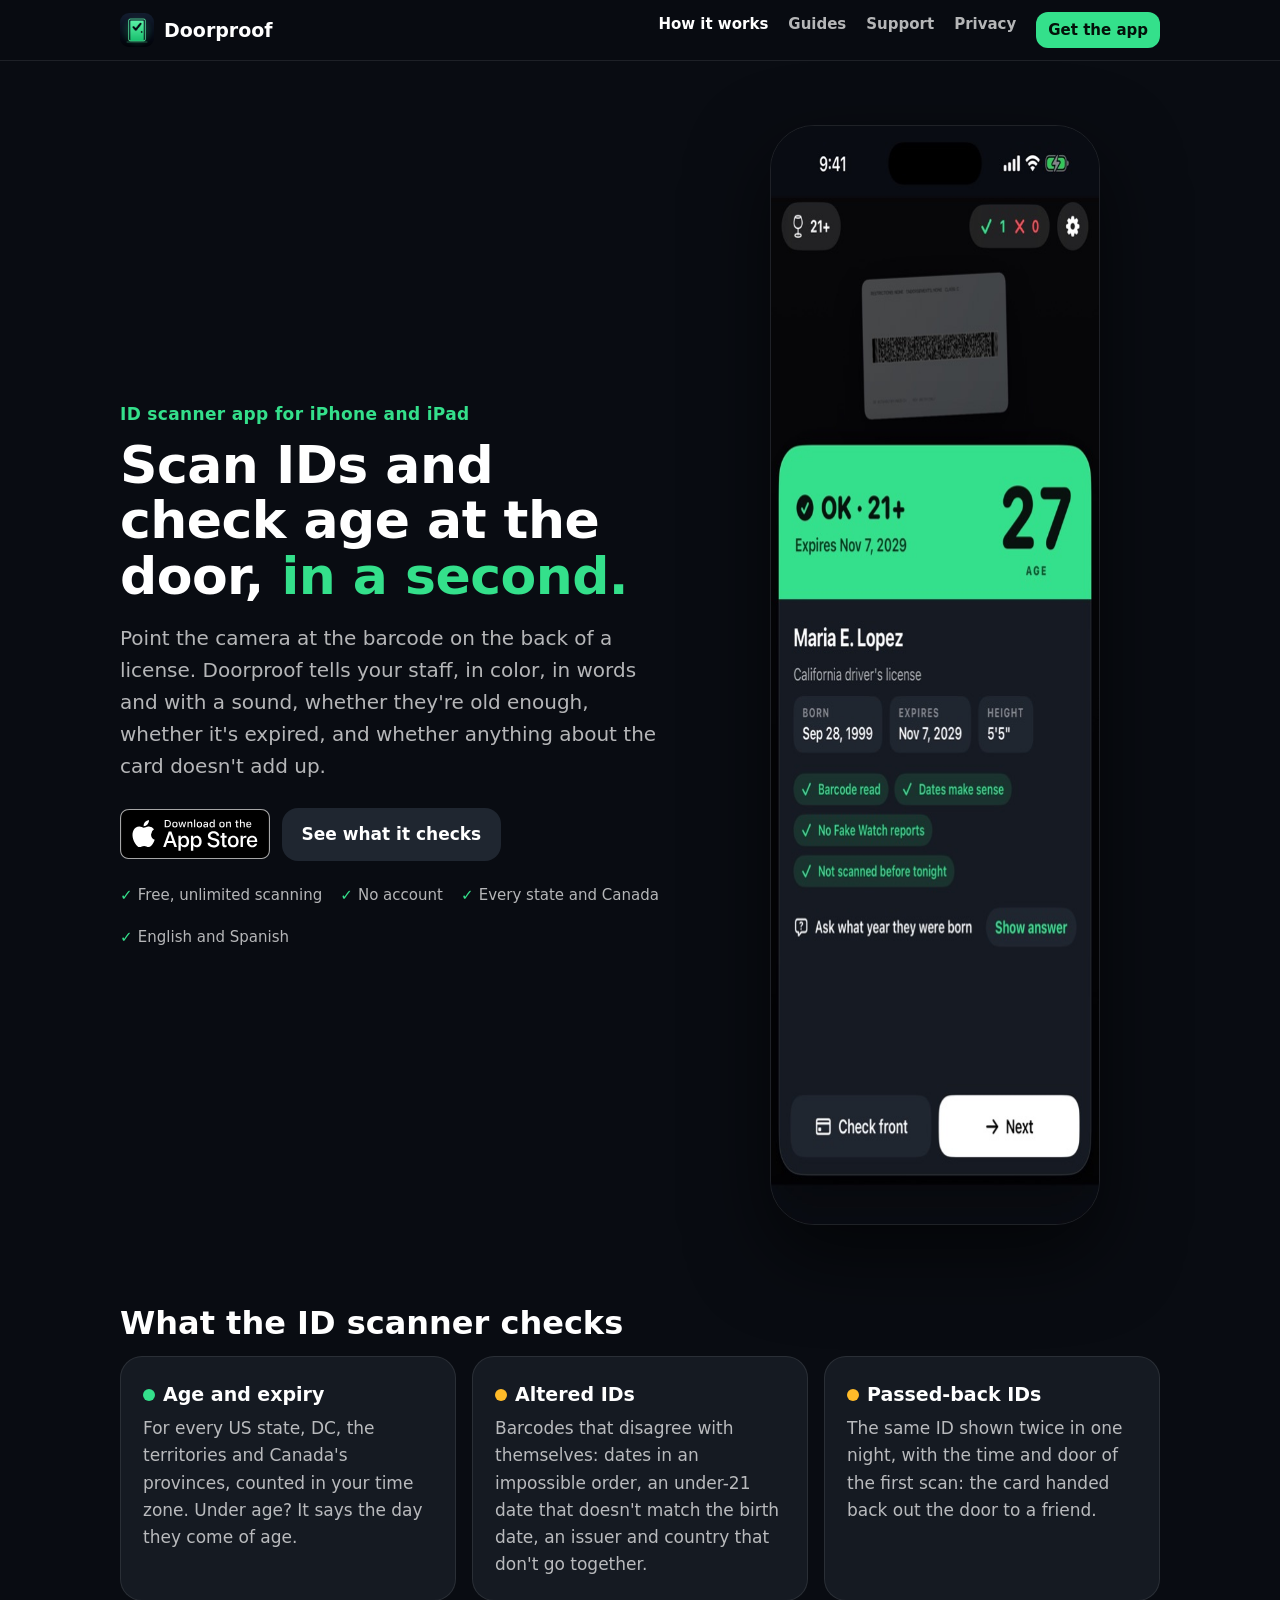
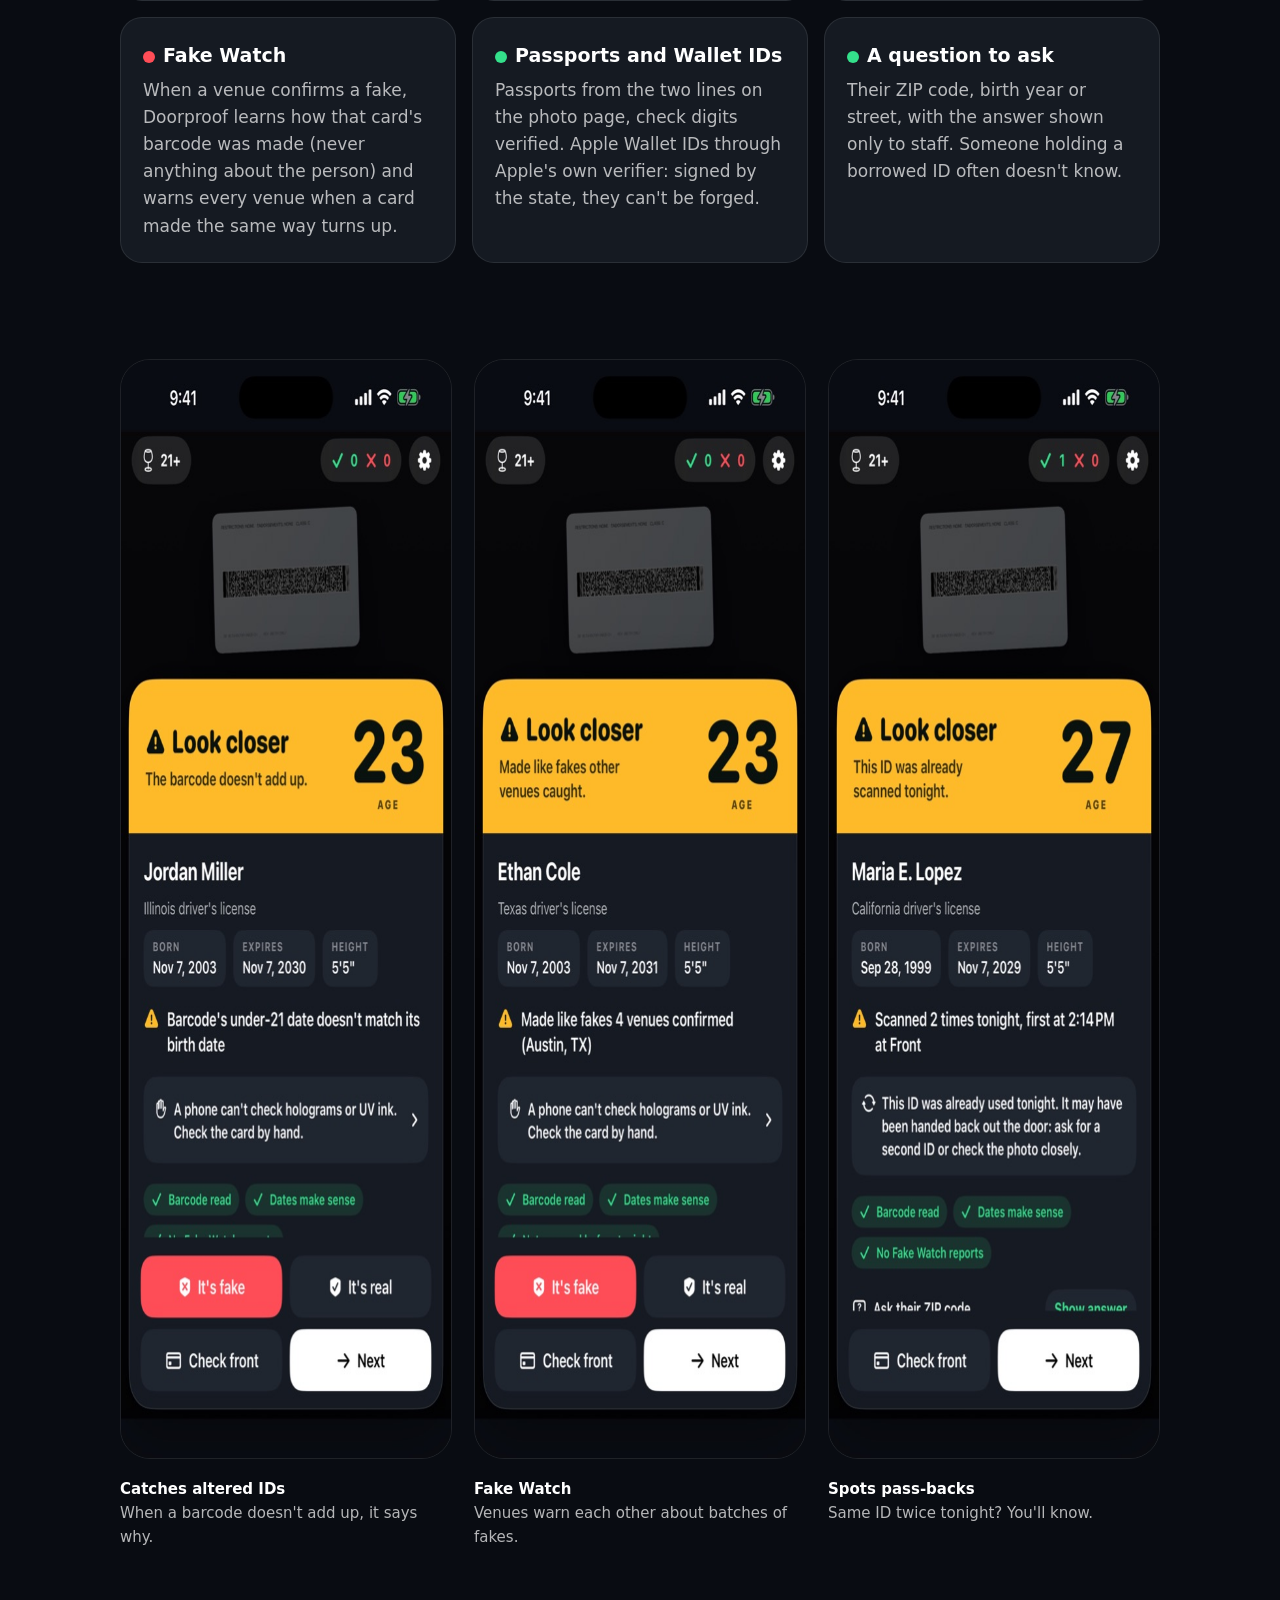
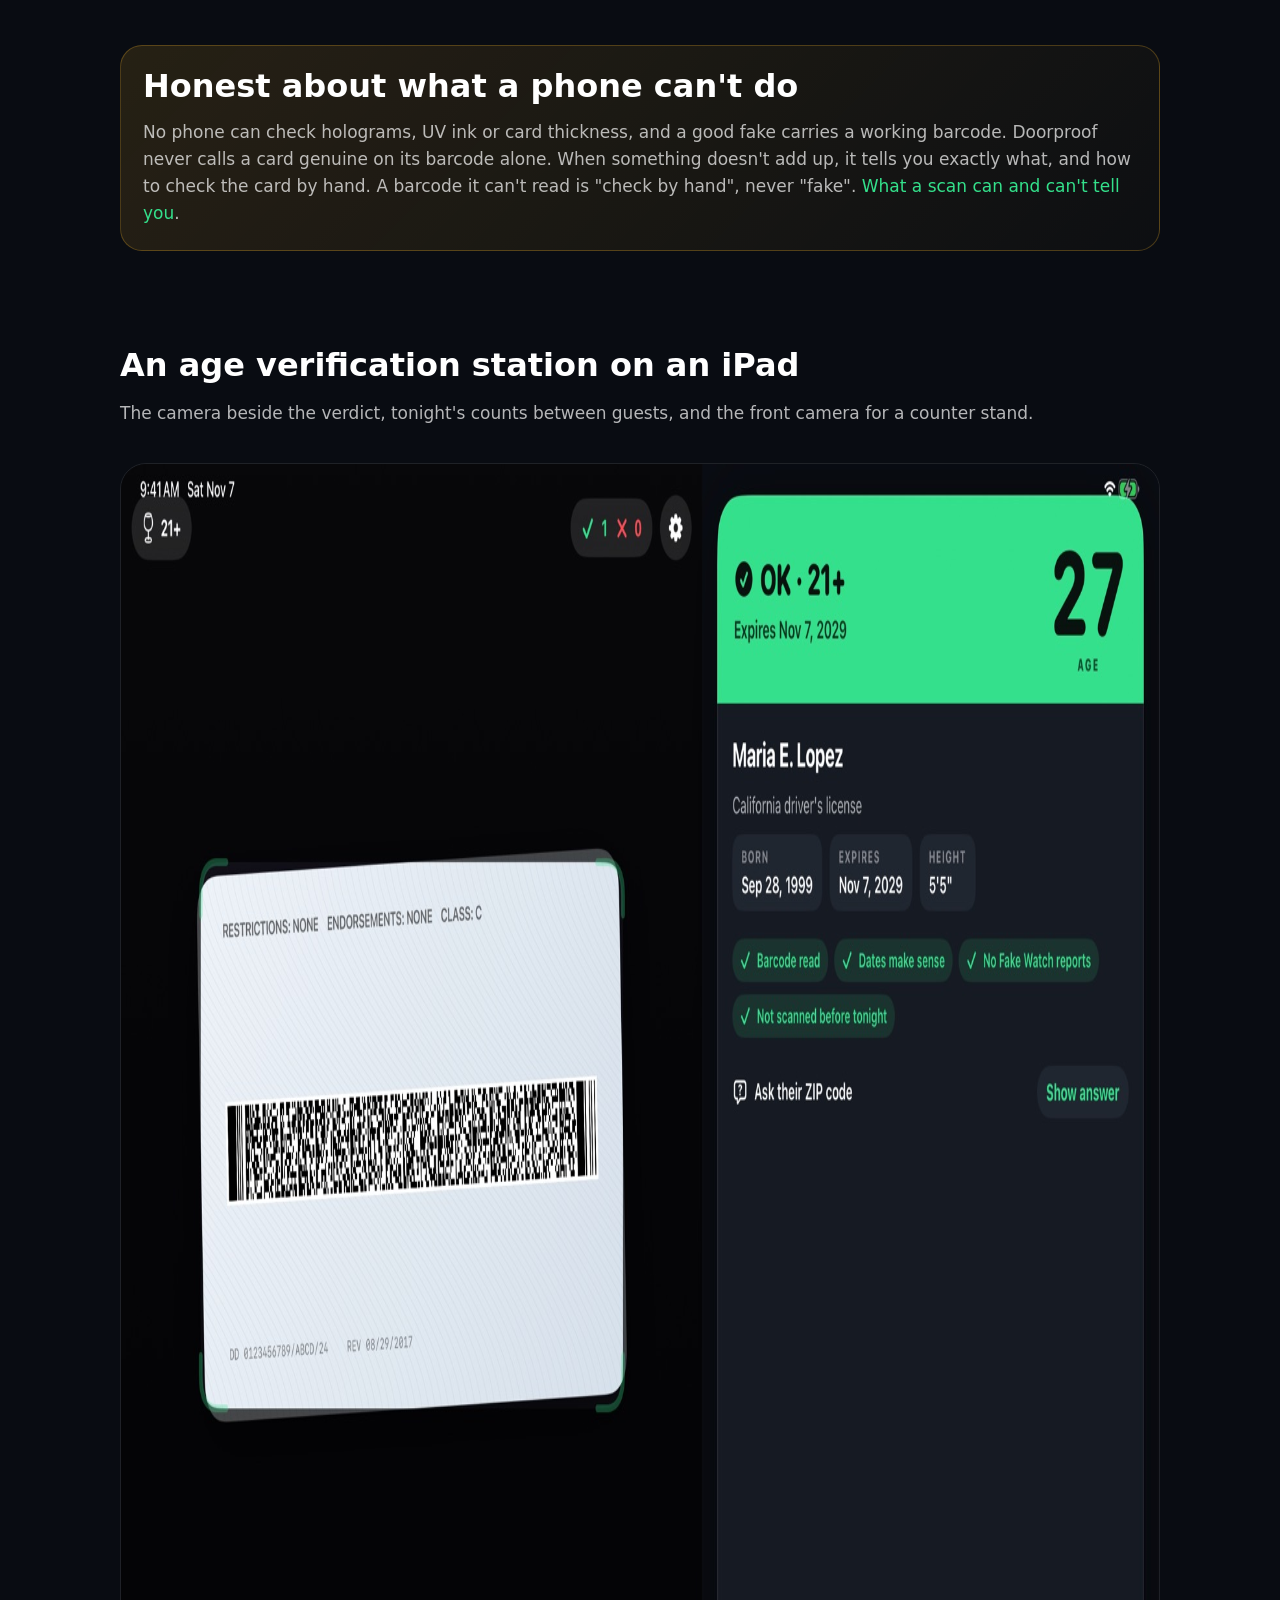
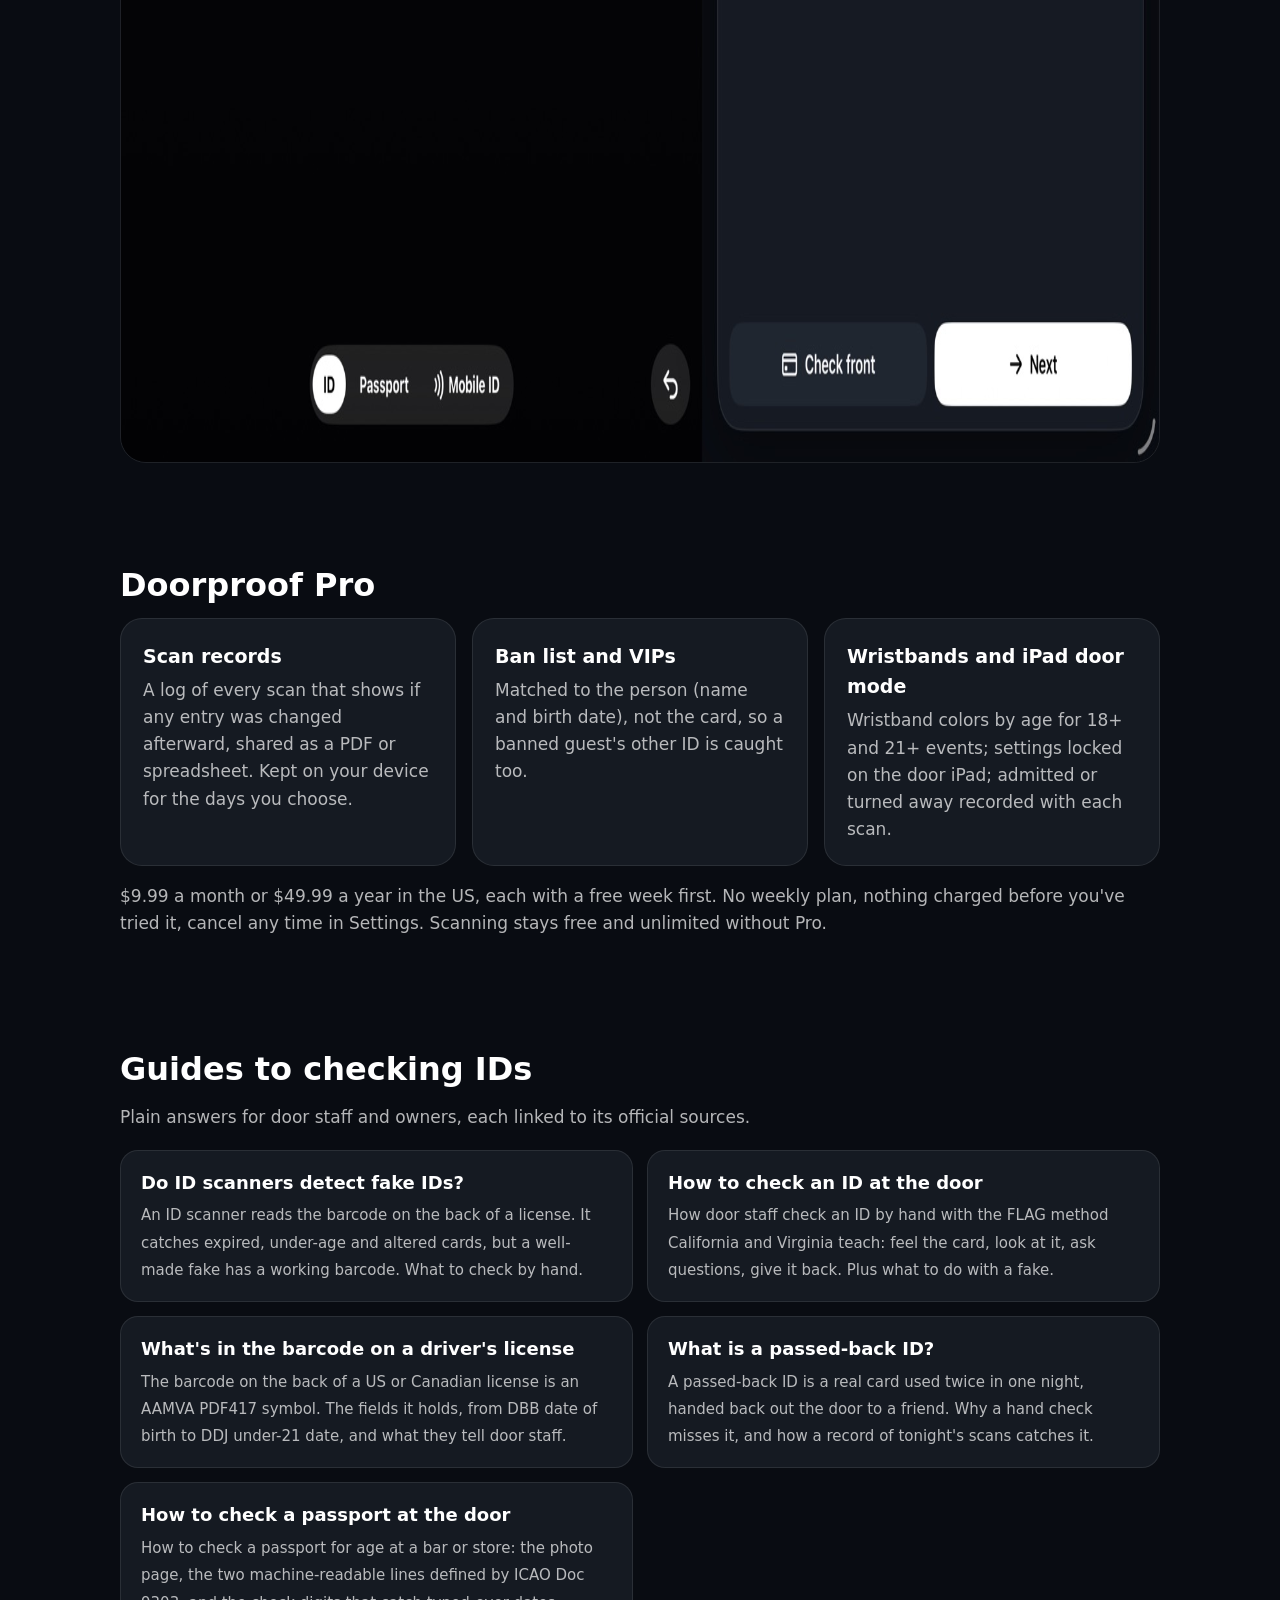
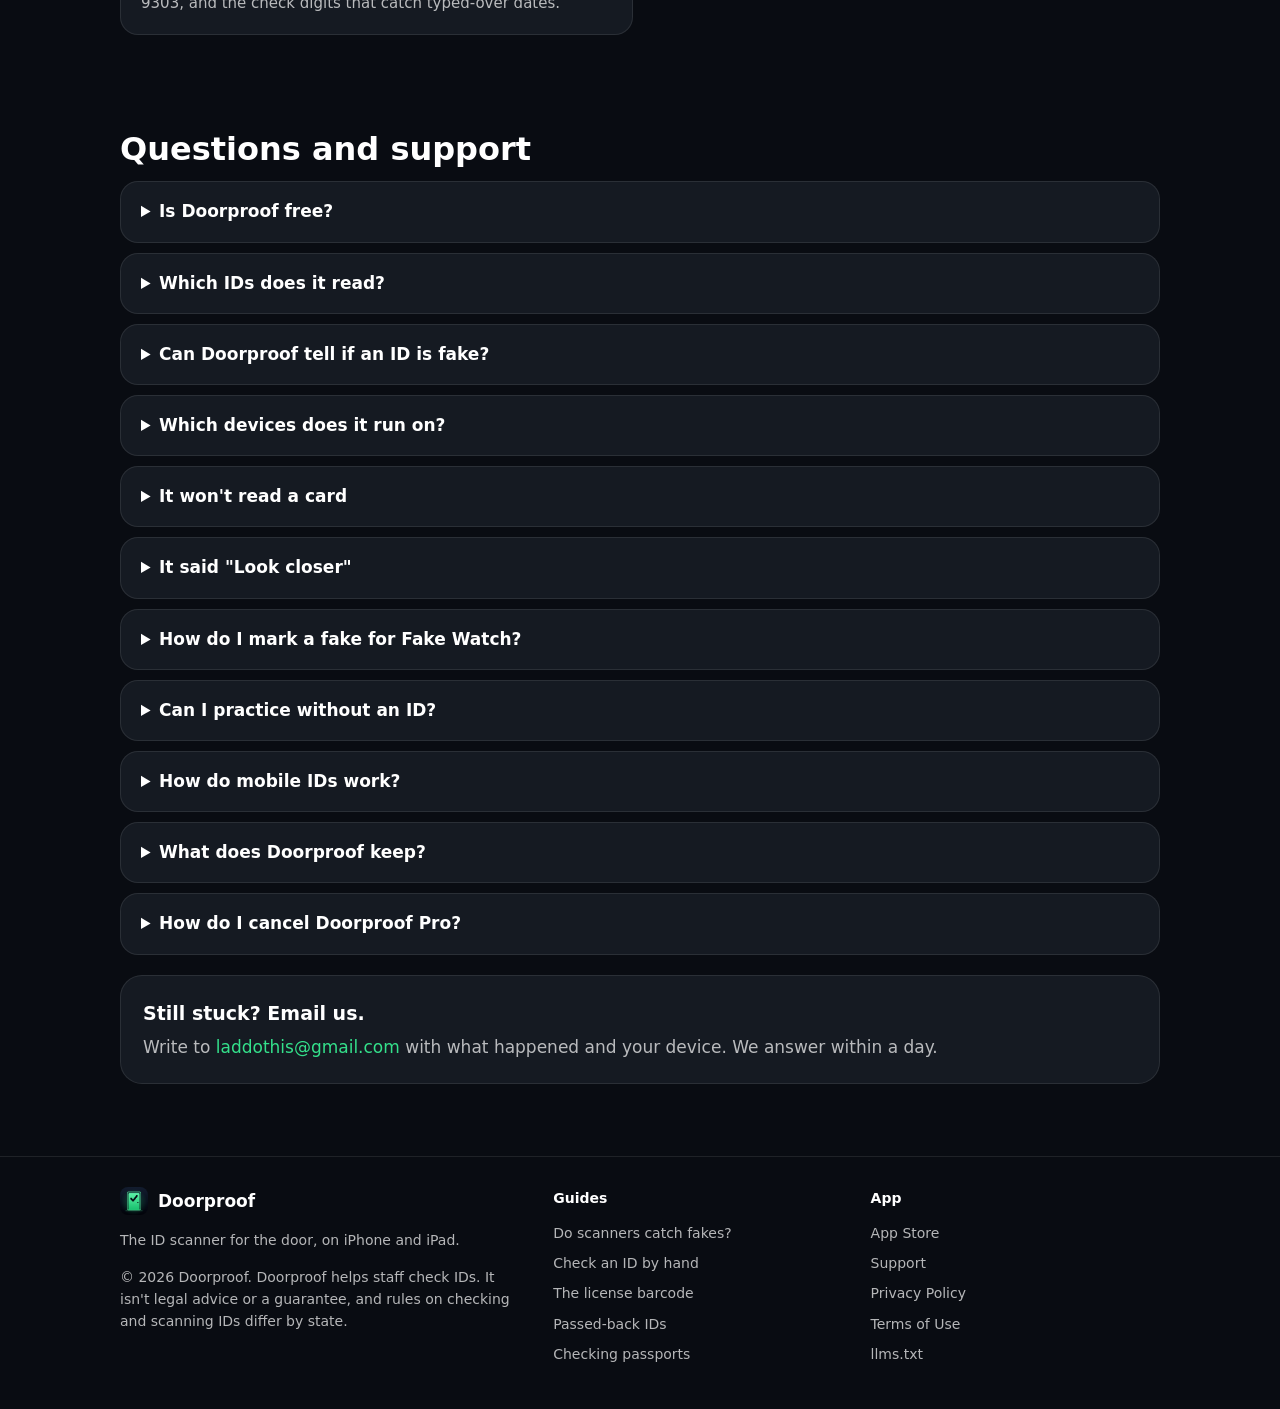
==== index.html @ 01cabc8c "Make the site findable by search engines and AI tools - Five guides for common searches (do ID scann" ====
<!doctype html>
<html lang="en">
<head>
<meta charset="utf-8">
<meta name="viewport" content="width=device-width, initial-scale=1">
<title>Doorproof: ID Scanner &amp; Age Verification App for Bars, Clubs and Stores</title>
<meta name="description" content="Free, unlimited ID scanning on iPhone and iPad for bars, clubs, liquor stores and events. Age and expiry in a second, altered-ID checks, pass-back alerts and Fake Watch.">
<meta name="robots" content="index,follow,max-snippet:-1,max-image-preview:large">
<link rel="canonical" href="https://coderalert0.github.io/doorproof-site/">
<meta name="theme-color" content="#090c12">
<meta name="apple-itunes-app" content="app-id=6832112189">
<meta property="og:type" content="website">
<meta property="og:site_name" content="Doorproof">
<meta property="og:title" content="Doorproof: ID Scanner &amp; Age Verification App for Bars, Clubs and Stores">
<meta property="og:description" content="Free, unlimited ID scanning on iPhone and iPad for bars, clubs, liquor stores and events. Age and expiry in a second, altered-ID checks, pass-back alerts and Fake Watch.">
<meta property="og:url" content="https://coderalert0.github.io/doorproof-site/">
<meta property="og:image" content="https://coderalert0.github.io/doorproof-site/img/og.png">
<meta property="og:image:width" content="1200">
<meta property="og:image:height" content="630">
<meta property="og:image:alt" content="Doorproof, the ID scanner for the door, showing a green OK result">
<meta name="twitter:card" content="summary_large_image">
<link rel="icon" href="icon.png">
<link rel="apple-touch-icon" href="icon.png">
<link rel="stylesheet" href="style.css">
<link rel="alternate" type="text/plain" title="llms.txt" href="llms.txt">
<script type="application/ld+json">{"@context": "https://schema.org", "@type": "WebSite", "name": "Doorproof", "url": "https://coderalert0.github.io/doorproof-site/", "description": "Free, unlimited ID scanning on iPhone and iPad for bars, clubs, liquor stores and events. Age and expiry in a second, altered-ID checks, pass-back alerts and Fake Watch.", "publisher": {"@type": "Organization", "name": "Doorproof", "url": "https://coderalert0.github.io/doorproof-site/", "logo": "https://coderalert0.github.io/doorproof-site/img/icon-512.png"}, "inLanguage": "en-US"}</script>
<script type="application/ld+json">{"@context": "https://schema.org", "@type": "MobileApplication", "name": "Doorproof: ID Scanner & Age", "alternateName": "Doorproof", "url": "https://coderalert0.github.io/doorproof-site/", "installUrl": "https://apps.apple.com/us/app/id6832112189", "downloadUrl": "https://apps.apple.com/us/app/id6832112189", "operatingSystem": "iOS 17.0 or later", "applicationCategory": "BusinessApplication", "description": "Doorproof is an ID scanner and age verification app for iPhone and iPad. Door staff at bars, clubs, liquor stores and events point the camera at the barcode on the back of a US or Canadian driver's license or ID card, a passport's machine-readable lines, or an Apple Wallet ID, and get the age, the expiry and any sign the card was altered, in a second.", "image": "https://coderalert0.github.io/doorproof-site/img/icon-512.png", "screenshot": ["https://coderalert0.github.io/doorproof-site/img/1-demo.jpg", "https://coderalert0.github.io/doorproof-site/img/2-mismatch.jpg", "https://coderalert0.github.io/doorproof-site/img/3-fakewatch.jpg", "https://coderalert0.github.io/doorproof-site/img/4-passback.jpg"], "featureList": ["Age and expiry check", "Altered ID check", "Pass-back alerts", "Fake Watch", "Passport MRZ reading", "Apple Wallet ID verification", "Scan records (Pro)", "Ban and VIP lists (Pro)", "Wristbands by age (Pro)", "iPad door mode (Pro)"], "inLanguage": ["en", "es-MX"], "publisher": {"@type": "Organization", "name": "Doorproof", "url": "https://coderalert0.github.io/doorproof-site/", "logo": "https://coderalert0.github.io/doorproof-site/img/icon-512.png"}, "offers": [{"@type": "Offer", "name": "Doorproof", "price": "0", "priceCurrency": "USD"}, {"@type": "Offer", "name": "Doorproof Pro, monthly", "price": "9.99", "priceCurrency": "USD"}, {"@type": "Offer", "name": "Doorproof Pro, yearly", "price": "49.99", "priceCurrency": "USD"}]}</script>
<script type="application/ld+json">{"@context": "https://schema.org", "@type": "FAQPage", "mainEntity": [{"@type": "Question", "name": "Is Doorproof free?", "acceptedAnswer": {"@type": "Answer", "text": "Yes. Scanning is free and unlimited, with pass-back alerts and Fake Watch included, and no account. Doorproof Pro adds scan records, ban and VIP lists, wristbands and iPad door mode for $9.99 a month or $49.99 a year in the US, each with a free week."}}, {"@type": "Question", "name": "Which IDs does it read?", "acceptedAnswer": {"@type": "Answer", "text": "Driver's licenses and ID cards from every US state, DC, the US territories and Canada's provinces, from the barcode on the back. Passports and passport-style ID cards from the machine-readable lines. Apple Wallet IDs through Apple's ID Verifier."}}, {"@type": "Question", "name": "Can Doorproof tell if an ID is fake?", "acceptedAnswer": {"@type": "Answer", "text": "It catches what a barcode can show: expired and under-age cards, altered cards whose barcode no longer adds up, and cards made like fakes other venues confirmed. A well-made fake carries a working barcode, so Doorproof never calls a card genuine on the barcode alone and tells staff what to check by hand."}}, {"@type": "Question", "name": "Which devices does it run on?", "acceptedAnswer": {"@type": "Answer", "text": "iPhone and iPad with iOS 17 or later. It's on the App Store in the United States and Canada, in English and Spanish."}}, {"@type": "Question", "name": "It won't read a card", "acceptedAnswer": {"@type": "Answer", "text": "Hold the back of the card flat, filling the frame, about a hand's width from the camera. In a dark room, tap the flashlight. If a barcode is worn or damaged, Doorproof says \"Check by hand\": that doesn't mean the card is fake."}}, {"@type": "Question", "name": "It said \"Look closer\"", "acceptedAnswer": {"@type": "Answer", "text": "The card is old enough and in date, but something doesn't add up, and the result says what. Check the card by hand: tilt it to see the hologram shift, feel for raised print, compare the photo, and ask the question Doorproof suggests."}}, {"@type": "Question", "name": "How do I mark a fake for Fake Watch?", "acceptedAnswer": {"@type": "Answer", "text": "Tap \"It's fake\" on a Look closer result, but only after checking the card by hand. Doorproof shares how its barcode was made and your city, never anything about the person. If a match was wrong, tap \"It's real\". You can turn sharing off in Settings."}}, {"@type": "Question", "name": "Can I practice without an ID?", "acceptedAnswer": {"@type": "Answer", "text": "Settings > Help > Practice with sample IDs shows what each result looks like. Samples aren't counted, recorded or shared."}}, {"@type": "Question", "name": "How do mobile IDs work?", "acceptedAnswer": {"@type": "Answer", "text": "Tap Mobile ID and have the guest hold their iPhone near yours. Apple's own screen shows you their name, photo and whether they're over 21, and you approve or turn them away there. It needs a US-region iPhone XS or later."}}, {"@type": "Question", "name": "What does Doorproof keep?", "acceptedAnswer": {"@type": "Answer", "text": "With records off (the default), only tonight's counts. With records on (Pro), a log on your device for as many days as you choose, with names and birth dates only if you turn that on. See the privacy policy."}}, {"@type": "Question", "name": "How do I cancel Doorproof Pro?", "acceptedAnswer": {"@type": "Answer", "text": "In Settings on your iPhone or iPad: your name > Subscriptions > Doorproof Pro. Restore purchases is in the app's Settings."}}]}</script>
</head>
<body>
<a class="skip" href="#main">Skip to content</a>
<header class="topbar">
  <div class="topbar-in">
    <a class="brand" href="./"><img src="icon.png" alt="" width="34" height="34"><span>Doorproof</span></a>
    <nav class="nav" aria-label="Site">
      <a href="./#how" aria-current="page">How it works</a>
      <a href="./#guides">Guides</a>
      <a href="./#support">Support</a>
      <a href="privacy.html">Privacy</a>
      <a class="nav-cta" href="https://apps.apple.com/us/app/id6832112189">Get the app</a>
    </nav>
  </div>
</header>
<main id="main">
<section class="hero">
  <div>
    <span class="eyebrow">ID scanner app for iPhone and iPad</span>
    <h1>Scan IDs and check age at the door, <em>in a second.</em></h1>
    <p class="lead">Point the camera at the barcode on the back of a license. Doorproof tells your staff, in color, in words and with a sound, whether they're old enough, whether it's expired, and whether anything about the card doesn't add up.</p>
    <div class="actions">
      <a class="badge" href="https://apps.apple.com/us/app/id6832112189"><img src="img/app-store-badge.svg" alt="Download on the App Store" width="150" height="50"></a>
      <a class="btn btn-ghost" href="#how">See what it checks</a>
    </div>
    <div class="facts"><span>Free, unlimited scanning</span><span>No account</span><span>Every state and Canada</span><span>English and Spanish</span></div>
  </div>
  <img class="phone" src="img/1-demo.jpg" alt="Doorproof showing a green OK result: 27 years old, a California driver's license" width="506" height="1100">
</section>

<section class="wrap" id="how">
  <h2>What the ID scanner checks</h2>
  <div class="grid">
    <div class="card"><h3><span class="dot" style="background:var(--mint)"></span>Age and expiry</h3><p>For every US state, DC, the territories and Canada's provinces, counted in your time zone. Under age? It says the day they come of age.</p></div>
    <div class="card"><h3><span class="dot" style="background:var(--amber)"></span>Altered IDs</h3><p>Barcodes that disagree with themselves: dates in an impossible order, an under-21 date that doesn't match the birth date, an issuer and country that don't go together.</p></div>
    <div class="card"><h3><span class="dot" style="background:var(--amber)"></span>Passed-back IDs</h3><p>The same ID shown twice in one night, with the time and door of the first scan: the card handed back out the door to a friend.</p></div>
    <div class="card"><h3><span class="dot" style="background:var(--red)"></span>Fake Watch</h3><p>When a venue confirms a fake, Doorproof learns how that card's barcode was made (never anything about the person) and warns every venue when a card made the same way turns up.</p></div>
    <div class="card"><h3><span class="dot" style="background:var(--mint)"></span>Passports and Wallet IDs</h3><p>Passports from the two lines on the photo page, check digits verified. Apple Wallet IDs through Apple's own verifier: signed by the state, they can't be forged.</p></div>
    <div class="card"><h3><span class="dot" style="background:var(--mint)"></span>A question to ask</h3><p>Their ZIP code, birth year or street, with the answer shown only to staff. Someone holding a borrowed ID often doesn't know.</p></div>
  </div>
</section>

<section class="wrap">
  <div class="shots">
    <figure><img src="img/2-mismatch.jpg" alt="Look closer: the barcode's under-21 date doesn't match its birth date" loading="lazy" width="506" height="1100"><figcaption><strong>Catches altered IDs</strong>When a barcode doesn't add up, it says why.</figcaption></figure>
    <figure><img src="img/3-fakewatch.jpg" alt="Look closer: made like fakes four venues confirmed" loading="lazy" width="506" height="1100"><figcaption><strong>Fake Watch</strong>Venues warn each other about batches of fakes.</figcaption></figure>
    <figure><img src="img/4-passback.jpg" alt="Look closer: scanned twice tonight" loading="lazy" width="506" height="1100"><figcaption><strong>Spots pass-backs</strong>Same ID twice tonight? You'll know.</figcaption></figure>
  </div>
</section>

<section class="wrap">
  <div class="card honest">
    <h2>Honest about what a phone can't do</h2>
    <p>No phone can check holograms, UV ink or card thickness, and a good fake carries a working barcode. Doorproof never calls a card genuine on its barcode alone. When something doesn't add up, it tells you exactly what, and how to check the card by hand. A barcode it can't read is "check by hand", never "fake". <a href="do-id-scanners-detect-fake-ids.html">What a scan can and can't tell you</a>.</p>
  </div>
</section>

<section class="wrap ipad">
  <h2>An age verification station on an iPad</h2>
  <p class="muted">The camera beside the verdict, tonight's counts between guests, and the front camera for a counter stand.</p>
  <img src="img/ipad.jpg" alt="Doorproof on an iPad in landscape: the camera on the left, the verdict on the right" loading="lazy" width="1200" height="1600">
</section>

<section class="wrap">
  <h2>Doorproof Pro</h2>
  <div class="grid">
    <div class="card"><h3>Scan records</h3><p>A log of every scan that shows if any entry was changed afterward, shared as a PDF or spreadsheet. Kept on your device for the days you choose.</p></div>
    <div class="card"><h3>Ban list and VIPs</h3><p>Matched to the person (name and birth date), not the card, so a banned guest's other ID is caught too.</p></div>
    <div class="card"><h3>Wristbands and iPad door mode</h3><p>Wristband colors by age for 18+ and 21+ events; settings locked on the door iPad; admitted or turned away recorded with each scan.</p></div>
  </div>
  <p class="muted">$9.99 a month or $49.99 a year in the US, each with a free week first. No weekly plan, nothing charged before you've tried it, cancel any time in Settings. Scanning stays free and unlimited without Pro.</p>
</section>

<section class="wrap" id="guides">
  <h2>Guides to checking IDs</h2>
  <p class="muted">Plain answers for door staff and owners, each linked to its official sources.</p>
  <ul class="guides"><li><a href="do-id-scanners-detect-fake-ids.html"><strong>Do ID scanners detect fake IDs?</strong><span>An ID scanner reads the barcode on the back of a license. It catches expired, under-age and altered cards, but a well-made fake has a working barcode. What to check by hand.</span></a></li><li><a href="how-to-check-an-id.html"><strong>How to check an ID at the door</strong><span>How door staff check an ID by hand with the FLAG method California and Virginia teach: feel the card, look at it, ask questions, give it back. Plus what to do with a fake.</span></a></li><li><a href="drivers-license-barcode.html"><strong>What&#x27;s in the barcode on a driver&#x27;s license</strong><span>The barcode on the back of a US or Canadian license is an AAMVA PDF417 symbol. The fields it holds, from DBB date of birth to DDJ under-21 date, and what they tell door staff.</span></a></li><li><a href="passed-back-id.html"><strong>What is a passed-back ID?</strong><span>A passed-back ID is a real card used twice in one night, handed back out the door to a friend. Why a hand check misses it, and how a record of tonight&#x27;s scans catches it.</span></a></li><li><a href="checking-passports.html"><strong>How to check a passport at the door</strong><span>How to check a passport for age at a bar or store: the photo page, the two machine-readable lines defined by ICAO Doc 9303, and the check digits that catch typed-over dates.</span></a></li></ul>
</section>

<section class="wrap" id="support">
  <h2>Questions and support</h2>
  <details><summary>Is Doorproof free?</summary><p>Yes. Scanning is free and unlimited, with pass-back alerts and Fake Watch included, and no account. Doorproof Pro adds scan records, ban and VIP lists, wristbands and iPad door mode for $9.99 a month or $49.99 a year in the US, each with a free week.</p></details>
  <details><summary>Which IDs does it read?</summary><p>Driver's licenses and ID cards from every US state, DC, the US territories and Canada's provinces, from the barcode on the back. Passports and passport-style ID cards from the machine-readable lines. Apple Wallet IDs through Apple's ID Verifier.</p></details>
  <details><summary>Can Doorproof tell if an ID is fake?</summary><p>It catches what a barcode can show: expired and under-age cards, altered cards whose barcode no longer adds up, and cards made like fakes other venues confirmed. A well-made fake carries a working barcode, so Doorproof never calls a card genuine on the barcode alone and tells staff what to check by hand.</p></details>
  <details><summary>Which devices does it run on?</summary><p>iPhone and iPad with iOS 17 or later. It's on the App Store in the United States and Canada, in English and Spanish.</p></details>
  <details><summary>It won't read a card</summary><p>Hold the back of the card flat, filling the frame, about a hand's width from the camera. In a dark room, tap the flashlight. If a barcode is worn or damaged, Doorproof says "Check by hand": that doesn't mean the card is fake.</p></details>
  <details><summary>It said "Look closer"</summary><p>The card is old enough and in date, but something doesn't add up, and the result says what. Check the card by hand: tilt it to see the hologram shift, feel for raised print, compare the photo, and ask the question Doorproof suggests.</p></details>
  <details><summary>How do I mark a fake for Fake Watch?</summary><p>Tap "It's fake" on a Look closer result, but only after checking the card by hand. Doorproof shares how its barcode was made and your city, never anything about the person. If a match was wrong, tap "It's real". You can turn sharing off in Settings.</p></details>
  <details><summary>Can I practice without an ID?</summary><p>Settings &gt; Help &gt; Practice with sample IDs shows what each result looks like. Samples aren't counted, recorded or shared.</p></details>
  <details><summary>How do mobile IDs work?</summary><p>Tap Mobile ID and have the guest hold their iPhone near yours. Apple's own screen shows you their name, photo and whether they're over 21, and you approve or turn them away there. It needs a US-region iPhone XS or later.</p></details>
  <details><summary>What does Doorproof keep?</summary><p>With records off (the default), only tonight's counts. With records on (Pro), a log on your device for as many days as you choose, with names and birth dates only if you turn that on. See the <a href="privacy.html">privacy policy</a>.</p></details>
  <details><summary>How do I cancel Doorproof Pro?</summary><p>In Settings on your iPhone or iPad: your name &gt; Subscriptions &gt; Doorproof Pro. Restore purchases is in the app's Settings.</p></details>
  <div class="card contact" id="contact">
    <div><h3>Still stuck? Email us.</h3><p>Write to <span class="email"><noscript>laddothis at gmail dot com</noscript></span> with what happened and your device. We answer within a day.</p></div>
  </div>
</section>

</main>
<footer>
  <div class="in">
    <div class="foot-about">
      <a class="brand" href="./"><img src="icon.png" alt="" width="28" height="28"><span>Doorproof</span></a>
      <p>The ID scanner for the door, on iPhone and iPad.</p>
      <p>© 2026 Doorproof. Doorproof helps staff check IDs. It isn't legal advice or a guarantee, and rules on checking and scanning IDs differ by state.</p>
    </div>
    <nav aria-label="Guides"><p class="foot-title">Guides</p><a href="do-id-scanners-detect-fake-ids.html">Do scanners catch fakes?</a><a href="how-to-check-an-id.html">Check an ID by hand</a><a href="drivers-license-barcode.html">The license barcode</a><a href="passed-back-id.html">Passed-back IDs</a><a href="checking-passports.html">Checking passports</a></nav>
    <nav aria-label="App"><p class="foot-title">App</p><a href="https://apps.apple.com/us/app/id6832112189">App Store</a><a href="./#support">Support</a><a href="privacy.html">Privacy Policy</a><a href="https://www.apple.com/legal/internet-services/itunes/dev/stdeula/">Terms of Use</a><a href="llms.txt">llms.txt</a></nav>
  </div>
</footer>
<script src="site.js"></script>
</body>
</html>
---- style.css ----
/* Doorproof's site: the app's own night colors. */
:root { --bg:#090c12; --surface:#151a22; --raised:#1f2630; --line:rgba(255,255,255,.09); --text:#fff; --muted:rgba(255,255,255,.7);
        --mint:#34e08b; --amber:#ffbb29; --red:#ff4d57; --radius:22px; }
* { box-sizing:border-box; }
html { scroll-behavior:smooth; }
body { margin:0; background:var(--bg); color:var(--text); font:17px/1.6 -apple-system, BlinkMacSystemFont, "SF Pro Text", "Segoe UI", system-ui, sans-serif; }
a { color:var(--mint); text-decoration:none; }
a:hover { text-decoration:underline; }
.skip { position:absolute; left:-999px; } .skip:focus { left:16px; top:12px; background:var(--mint); color:#000; padding:8px 12px; border-radius:10px; }
.topbar { position:sticky; top:0; z-index:5; background:rgba(9,12,18,.86); backdrop-filter:blur(14px); border-bottom:1px solid var(--line); }
.topbar-in { max-width:1080px; margin:0 auto; padding:12px 20px; display:flex; align-items:center; justify-content:space-between; gap:16px; }
.brand { display:flex; align-items:center; gap:10px; color:var(--text); font-weight:800; font-size:19px; }
.brand img { width:34px; height:34px; border-radius:9px; }
.nav { display:flex; gap:20px; flex-wrap:wrap; } .nav a { color:var(--muted); font-weight:600; font-size:15px; } .nav a[aria-current] { color:var(--text); }
.hero { max-width:1080px; margin:0 auto; padding:64px 20px 32px; display:grid; grid-template-columns:1.1fr .9fr; gap:40px; align-items:center; }
.eyebrow { color:var(--mint); font-weight:700; letter-spacing:.02em; }
h1 { font:800 52px/1.06 ui-rounded, -apple-system, system-ui, sans-serif; margin:10px 0 18px; letter-spacing:-.01em; }
h1 em { font-style:normal; color:var(--mint); }
h2 { font:800 32px/1.15 ui-rounded, -apple-system, system-ui, sans-serif; margin:0 0 14px; }
h3 { font-size:19px; margin:0 0 6px; }
.lead { font-size:20px; color:var(--muted); margin:0 0 26px; }
.actions { display:flex; gap:12px; flex-wrap:wrap; }
.btn { display:inline-flex; align-items:center; gap:8px; padding:13px 20px; border-radius:16px; font-weight:700; }
.btn-primary { background:var(--mint); color:#04110a; } .btn-ghost { background:var(--raised); color:var(--text); }
.btn:hover { text-decoration:none; filter:brightness(1.08); }
.facts { display:flex; gap:18px; flex-wrap:wrap; margin-top:22px; color:var(--muted); font-size:15px; }
.facts span::before { content:"✓ "; color:var(--mint); font-weight:800; }
.phone { justify-self:center; width:min(330px, 80vw); border-radius:44px; border:1px solid var(--line); box-shadow:0 30px 80px rgba(0,0,0,.6); }
.wrap { max-width:1080px; margin:0 auto; padding:48px 20px; }
.grid { display:grid; grid-template-columns:repeat(3, 1fr); gap:16px; }
.card { background:var(--surface); border:1px solid var(--line); border-radius:var(--radius); padding:22px; }
.card p { color:var(--muted); margin:0; }
.dot { display:inline-block; width:12px; height:12px; border-radius:50%; margin-right:8px; vertical-align:middle; }
.shots { display:grid; grid-template-columns:repeat(3, 1fr); gap:22px; }
.shots figure { margin:0; } .shots img { width:100%; border-radius:30px; border:1px solid var(--line); }
.shots figcaption { color:var(--muted); font-size:15px; margin-top:10px; } .shots figcaption strong { color:var(--text); display:block; }
.honest { background:linear-gradient(135deg, rgba(255,187,41,.12), rgba(255,187,41,.02)); border:1px solid rgba(255,187,41,.25); }
.ipad img { width:100%; border-radius:26px; border:1px solid var(--line); margin-top:18px; }
details { background:var(--surface); border:1px solid var(--line); border-radius:18px; padding:16px 20px; margin:10px 0; }
summary { cursor:pointer; font-weight:700; } details p { color:var(--muted); margin:10px 0 0; }
.contact { display:flex; gap:16px; align-items:flex-start; }
.doc { max-width:760px; margin:0 auto; padding:48px 20px 72px; } .doc p, .doc li { color:var(--muted); } .doc h2 { font-size:24px; margin-top:34px; }
section[id], h2[id] { scroll-margin-top:80px; }
.muted { color:var(--muted); }
.nav-cta { background:var(--mint); color:#04110a !important; padding:6px 12px; border-radius:12px; }
.nav-cta:hover { text-decoration:none; filter:brightness(1.08); }
.badge { display:inline-flex; align-items:center; } .badge img { display:block; height:50px; width:auto; }
.contact { margin-top:20px; }
.guides { list-style:none; padding:0; margin:18px 0 0; display:grid; grid-template-columns:repeat(2, 1fr); gap:14px; }
.guides a { display:block; height:100%; background:var(--surface); border:1px solid var(--line); border-radius:18px; padding:18px 20px; color:var(--text); }
.guides a:hover { text-decoration:none; border-color:rgba(52,224,139,.5); }
.guides strong { display:block; font-size:18px; margin-bottom:4px; } .guides span { color:var(--muted); font-size:15px; }
.guide { max-width:780px; margin:0 auto; padding:36px 20px 64px; }
.guide h1 { font-size:44px; }
.guide h2 { font-size:26px; margin-top:38px; } .guide h3 { margin-top:22px; }
.guide p, .guide li { color:rgba(255,255,255,.82); } .guide li { margin:6px 0; } .guide strong { color:var(--text); }
.guide code { background:var(--raised); padding:1px 6px; border-radius:6px; font-size:.9em; }
.crumbs { font-size:14px; color:var(--muted); } .crumbs a { color:var(--muted); }
.updated { color:var(--muted); font-size:14px; margin-top:-6px; }
.answer { background:linear-gradient(135deg, rgba(52,224,139,.13), rgba(52,224,139,.03)); border:1px solid rgba(52,224,139,.3); border-radius:var(--radius); padding:20px 22px; margin:22px 0; }
.answer h2 { font-size:15px; text-transform:uppercase; letter-spacing:.06em; color:var(--mint); margin:0 0 6px; } .answer p { margin:0; color:var(--text); font-size:18px; }
.toc { background:var(--surface); border:1px solid var(--line); border-radius:18px; padding:14px 20px; } .toc ul { margin:6px 0 0; padding-left:18px; }
.table-wrap { overflow-x:auto; margin:16px 0; border:1px solid var(--line); border-radius:16px; }
table { border-collapse:collapse; width:100%; font-size:15px; } th, td { text-align:left; padding:10px 14px; border-bottom:1px solid var(--line); vertical-align:top; }
th { background:var(--surface); } tr:last-child td { border-bottom:0; } td { color:rgba(255,255,255,.82); }
.app-cta { display:flex; gap:18px; align-items:center; justify-content:space-between; flex-wrap:wrap; background:var(--surface); border:1px solid var(--line); border-radius:var(--radius); padding:20px 22px; margin:40px 0 0; }
.app-cta h2 { margin:0 0 4px; font-size:22px; } .app-cta p { margin:0; }
.sources ul, .related ul { padding-left:18px; }
footer { border-top:1px solid var(--line); margin-top:24px; }
footer .in { max-width:1080px; margin:0 auto; padding:30px 20px 44px; display:grid; grid-template-columns:1.4fr 1fr 1fr; gap:28px; color:var(--muted); font-size:14px; }
footer .brand { font-size:17px; } footer .brand img { width:28px; height:28px; border-radius:8px; }
footer nav { display:flex; flex-direction:column; gap:8px; } footer nav a { color:var(--muted); }
.foot-title { color:var(--text); font-weight:700; margin:0 0 4px; font-size:14px; }
@media (max-width:860px) { .hero { grid-template-columns:1fr; padding-top:40px; } h1 { font-size:40px; } .grid, .shots { grid-template-columns:1fr 1fr; } }
@media (max-width:860px) { footer .in { grid-template-columns:1fr 1fr; } .foot-about { grid-column:1 / -1; } }
@media (max-width:560px) { .grid, .shots, .guides { grid-template-columns:1fr; } .nav { gap:12px; } .nav a:not(.nav-cta):nth-child(3) { display:none; } .guide h1 { font-size:34px; } }
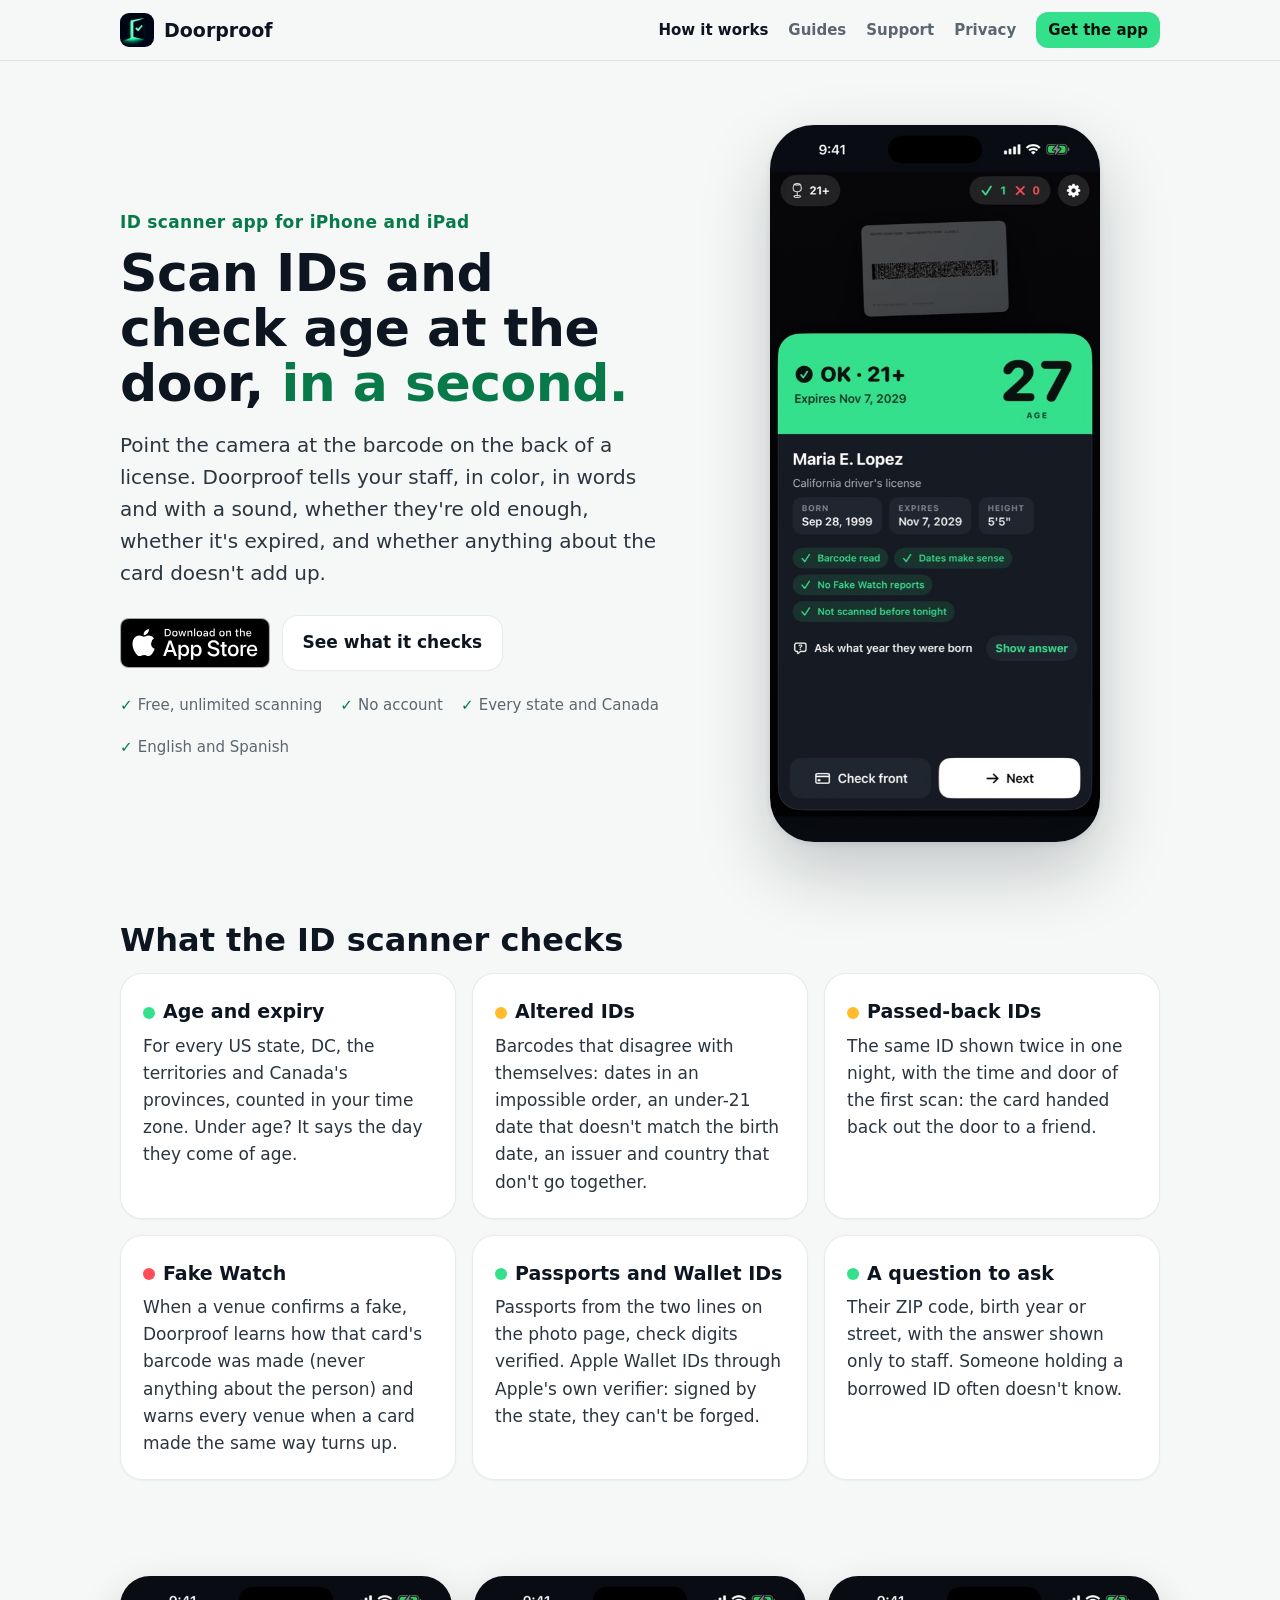
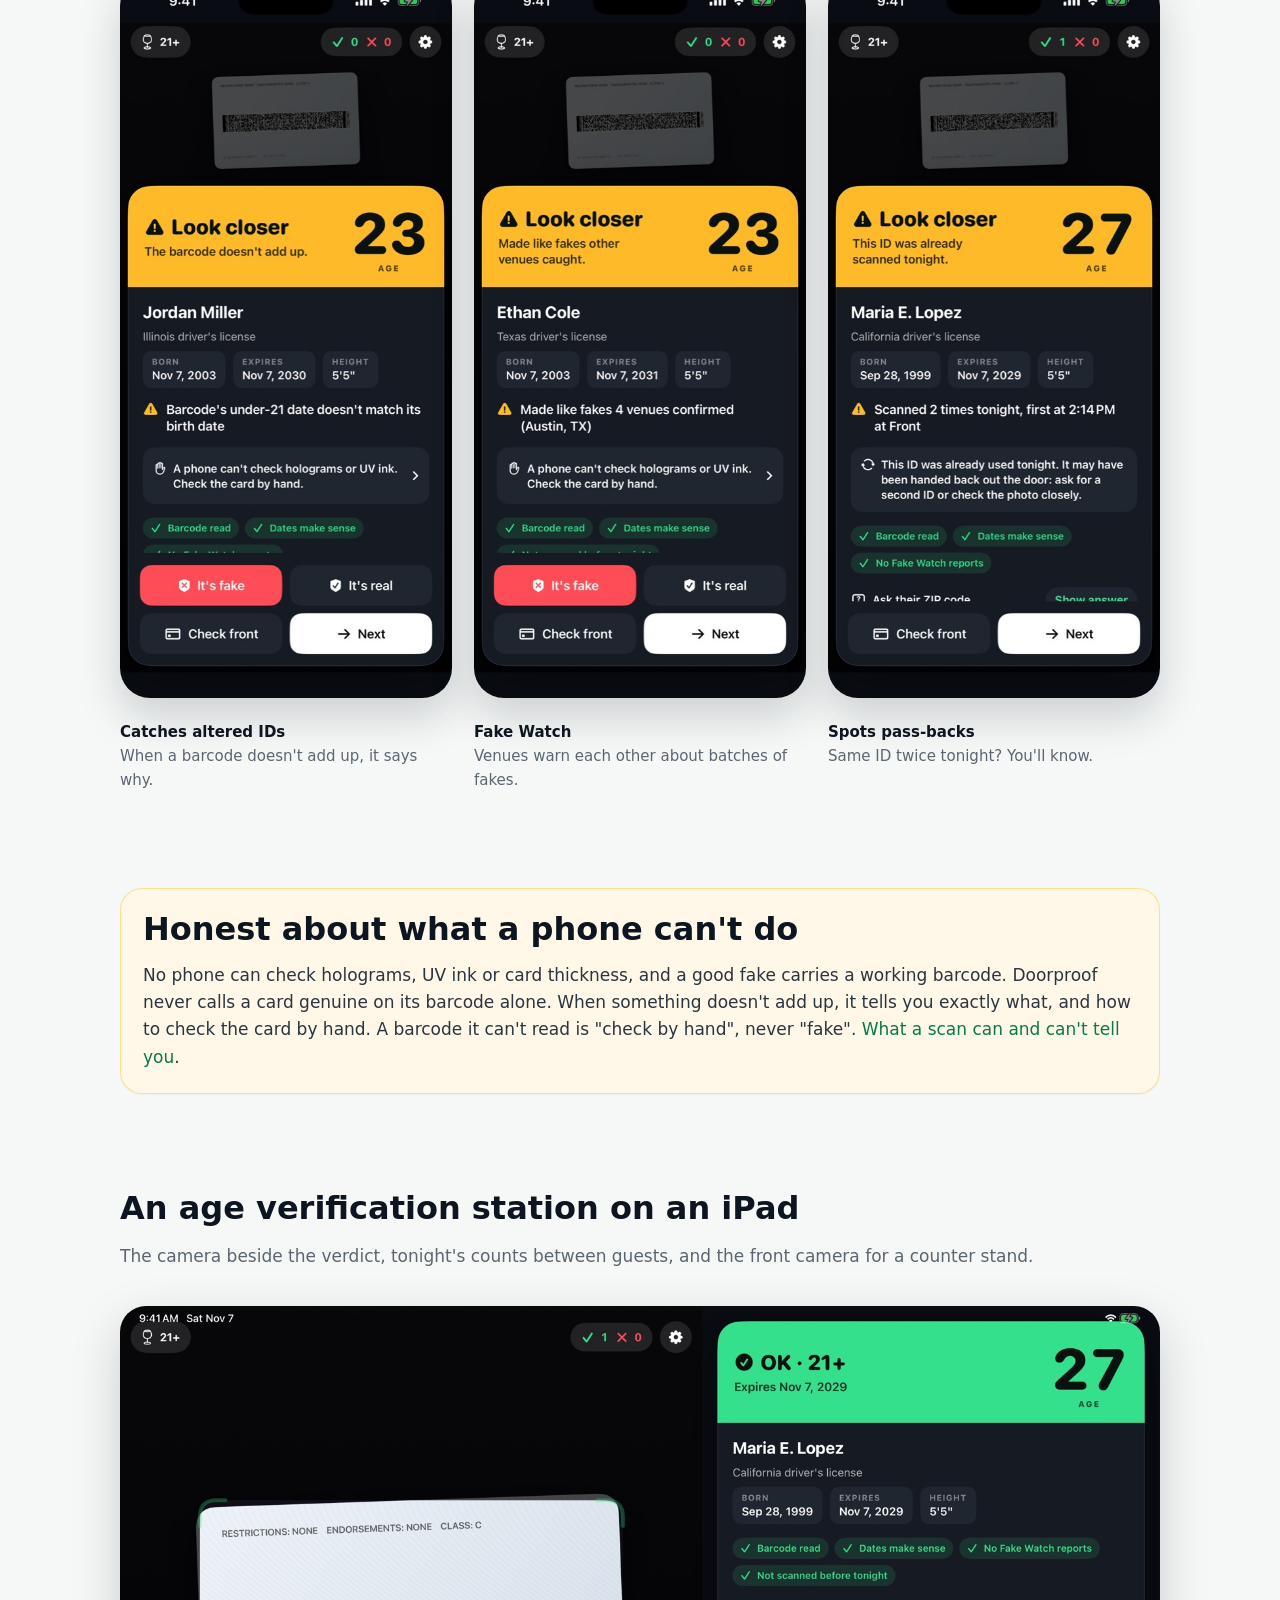
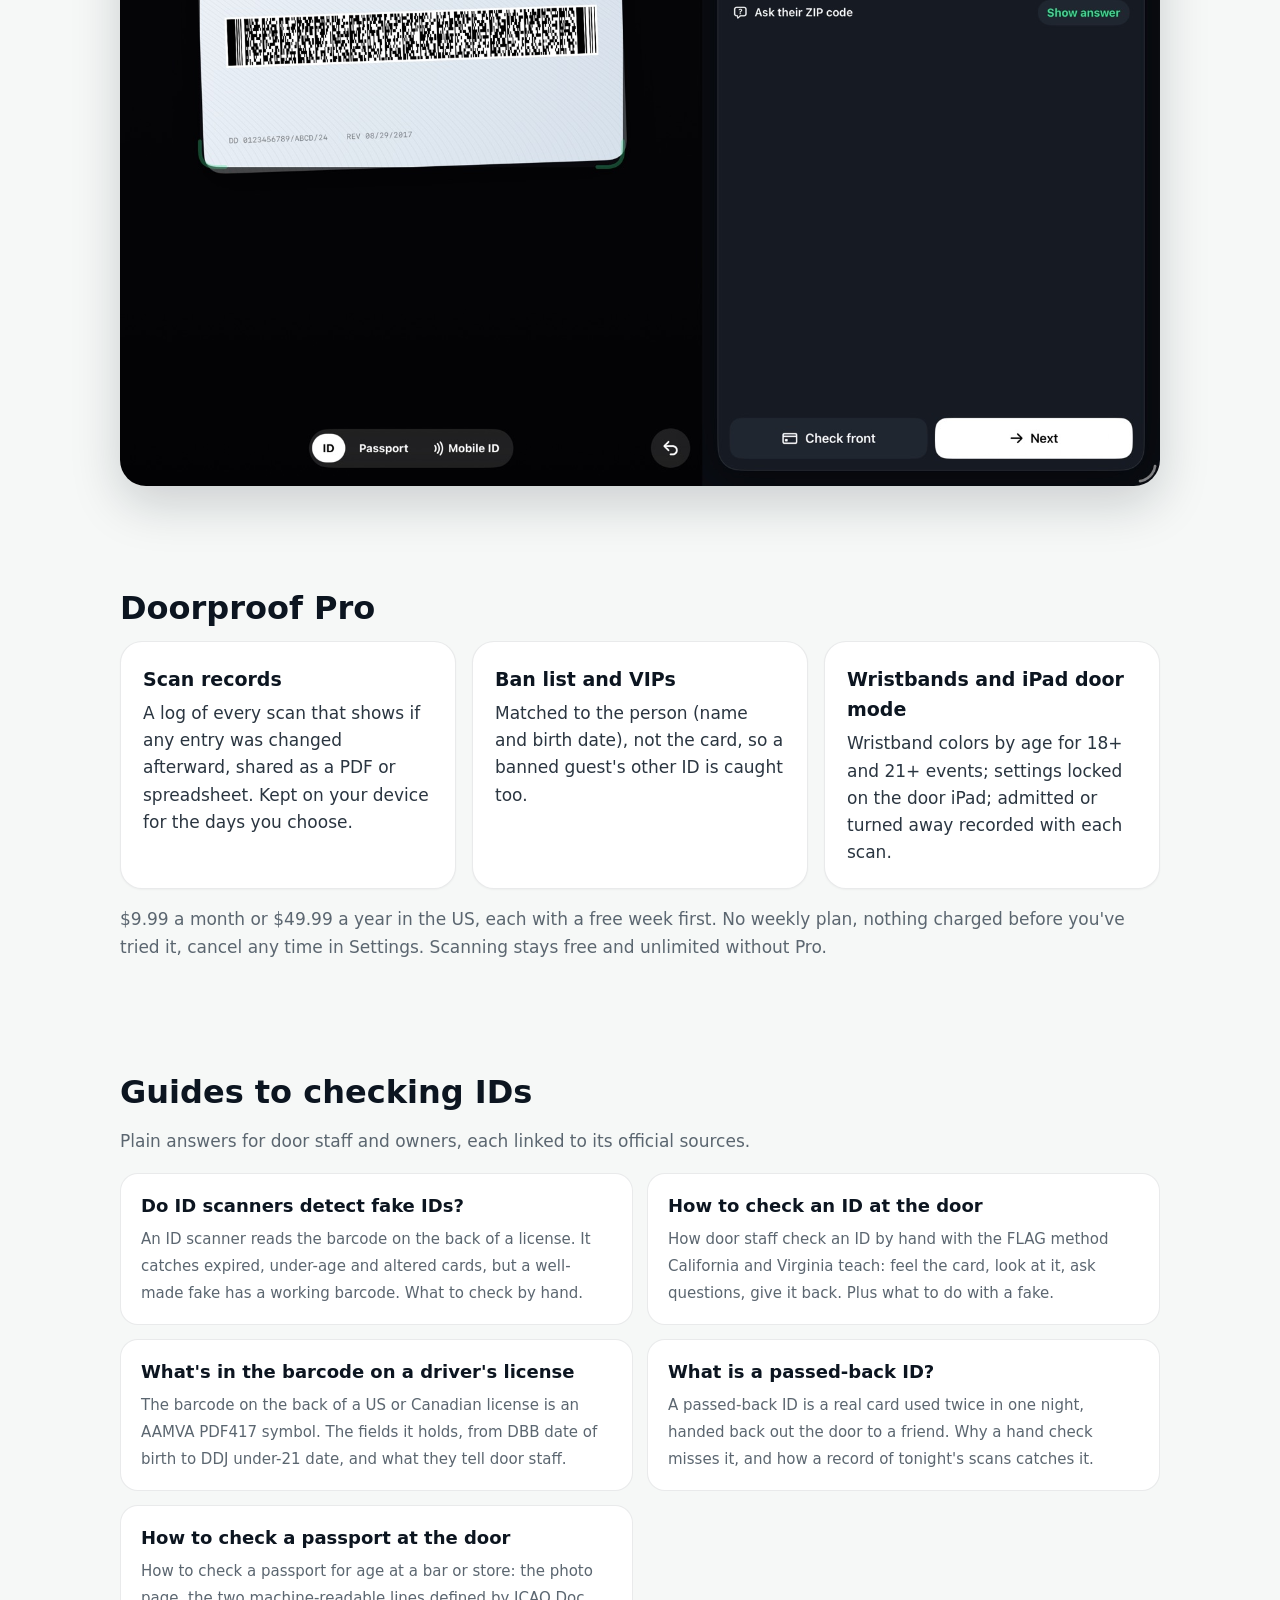
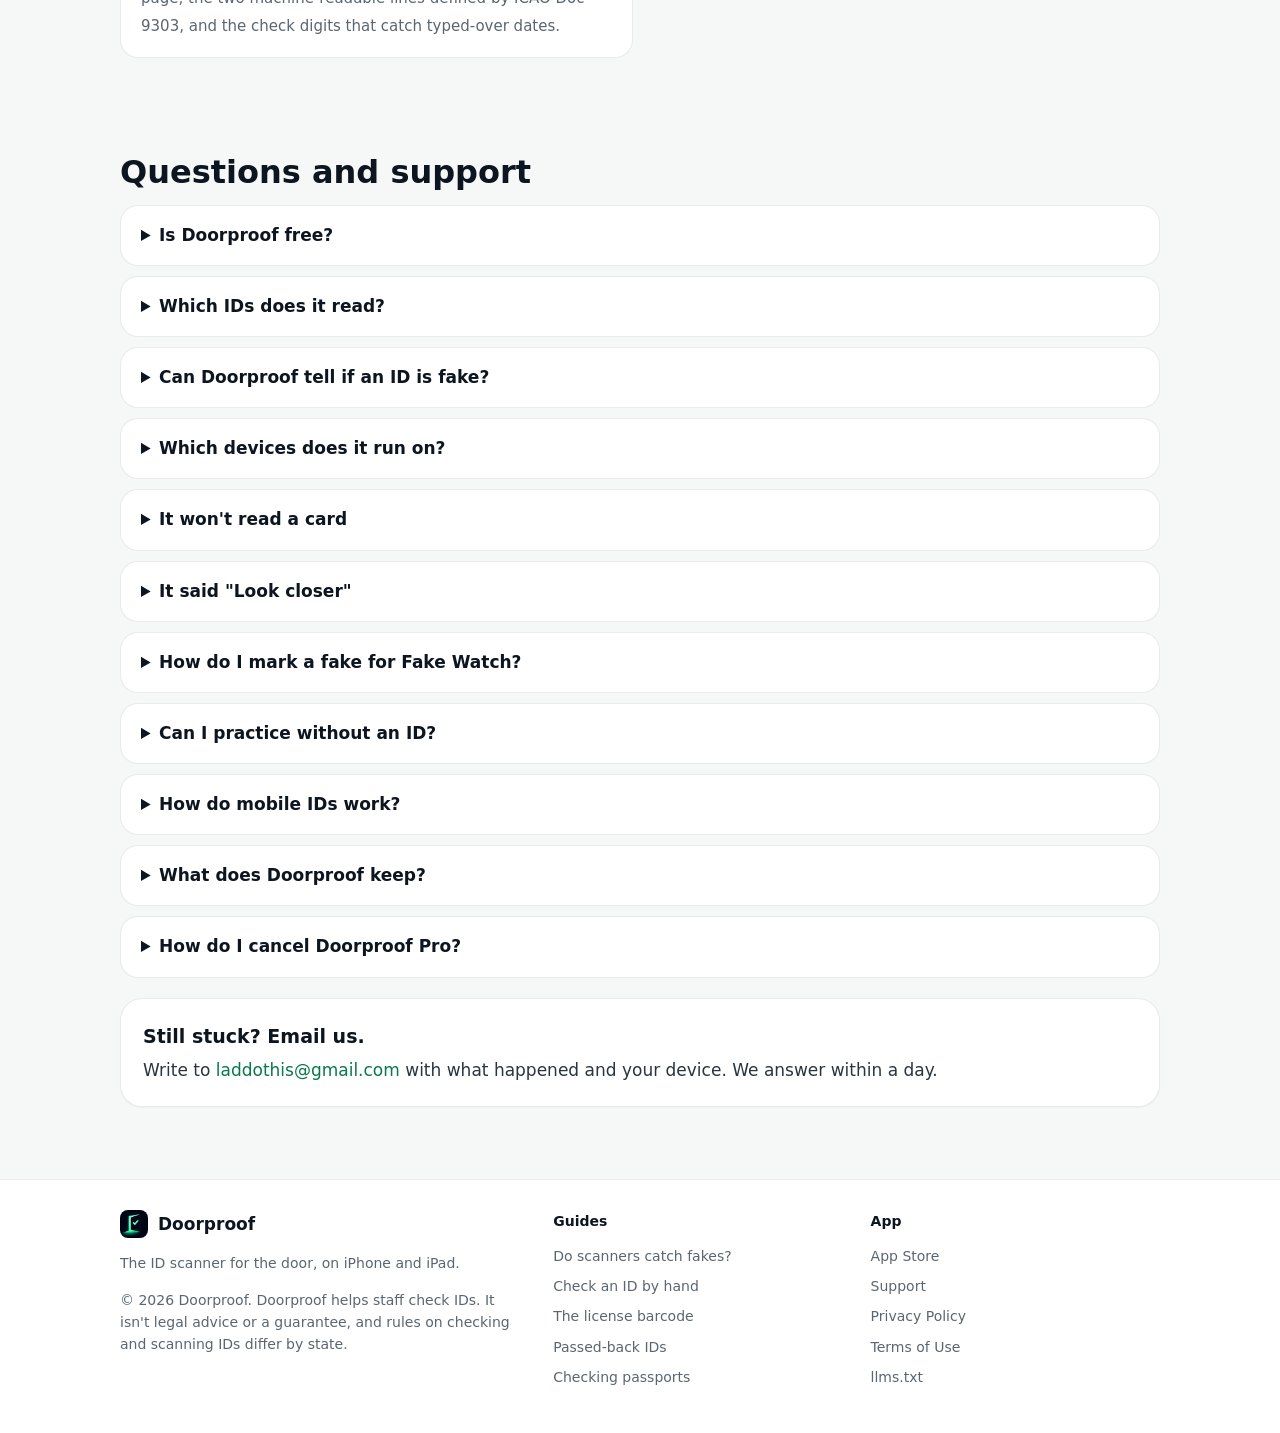
==== commit 57f69fcb: "Light theme, screenshots in their own proportions, the new app icon - img { height: auto }: the widt" ====
--- a/index.html
+++ b/index.html
@@ -7,7 +7,7 @@
 <meta name="description" content="Free, unlimited ID scanning on iPhone and iPad for bars, clubs, liquor stores and events. Age and expiry in a second, altered-ID checks, pass-back alerts and Fake Watch.">
 <meta name="robots" content="index,follow,max-snippet:-1,max-image-preview:large">
 <link rel="canonical" href="https://coderalert0.github.io/doorproof-site/">
-<meta name="theme-color" content="#090c12">
+<meta name="theme-color" content="#f6f8f7">
 <meta name="apple-itunes-app" content="app-id=6832112189">
 <meta property="og:type" content="website">
 <meta property="og:site_name" content="Doorproof">
--- a/style.css
+++ b/style.css
@@ -1,72 +1,75 @@
-/* Doorproof's site: the app's own night colors. */
-:root { --bg:#090c12; --surface:#151a22; --raised:#1f2630; --line:rgba(255,255,255,.09); --text:#fff; --muted:rgba(255,255,255,.7);
-        --mint:#34e08b; --amber:#ffbb29; --red:#ff4d57; --radius:22px; }
+/* Doorproof's site: light and calm, with the app's mint as the accent. The app's own screens stay dark (a dark screen
+   doesn't dazzle door staff at night), so they sit on the page like phones. */
+:root { --bg:#f6f8f7; --surface:#ffffff; --raised:#edf2ef; --line:rgba(12,22,33,.09); --text:#0c1520; --body:#2a3540;
+        --muted:#5b6670; --mint:#34e08b; --ink:#087a49; --amber:#ffbb29; --amber-ink:#8a5200; --red:#ff4d57; --radius:22px; }
 * { box-sizing:border-box; }
 html { scroll-behavior:smooth; }
 body { margin:0; background:var(--bg); color:var(--text); font:17px/1.6 -apple-system, BlinkMacSystemFont, "SF Pro Text", "Segoe UI", system-ui, sans-serif; }
-a { color:var(--mint); text-decoration:none; }
+/* Width and height attributes reserve the space; the image keeps its own proportions. */
+img { max-width:100%; height:auto; }
+a { color:var(--ink); text-decoration:none; }
 a:hover { text-decoration:underline; }
-.skip { position:absolute; left:-999px; } .skip:focus { left:16px; top:12px; background:var(--mint); color:#000; padding:8px 12px; border-radius:10px; }
-.topbar { position:sticky; top:0; z-index:5; background:rgba(9,12,18,.86); backdrop-filter:blur(14px); border-bottom:1px solid var(--line); }
+.skip { position:absolute; left:-999px; } .skip:focus { left:16px; top:12px; background:var(--mint); color:#04110a; padding:8px 12px; border-radius:10px; }
+.topbar { position:sticky; top:0; z-index:5; background:rgba(246,248,247,.88); backdrop-filter:blur(14px); border-bottom:1px solid var(--line); }
 .topbar-in { max-width:1080px; margin:0 auto; padding:12px 20px; display:flex; align-items:center; justify-content:space-between; gap:16px; }
 .brand { display:flex; align-items:center; gap:10px; color:var(--text); font-weight:800; font-size:19px; }
 .brand img { width:34px; height:34px; border-radius:9px; }
-.nav { display:flex; gap:20px; flex-wrap:wrap; } .nav a { color:var(--muted); font-weight:600; font-size:15px; } .nav a[aria-current] { color:var(--text); }
+.nav { display:flex; gap:20px; flex-wrap:wrap; align-items:center; } .nav a { color:var(--muted); font-weight:600; font-size:15px; } .nav a[aria-current] { color:var(--text); }
 .hero { max-width:1080px; margin:0 auto; padding:64px 20px 32px; display:grid; grid-template-columns:1.1fr .9fr; gap:40px; align-items:center; }
-.eyebrow { color:var(--mint); font-weight:700; letter-spacing:.02em; }
+.eyebrow { color:var(--ink); font-weight:700; letter-spacing:.02em; }
 h1 { font:800 52px/1.06 ui-rounded, -apple-system, system-ui, sans-serif; margin:10px 0 18px; letter-spacing:-.01em; }
-h1 em { font-style:normal; color:var(--mint); }
+h1 em { font-style:normal; color:var(--ink); }
 h2 { font:800 32px/1.15 ui-rounded, -apple-system, system-ui, sans-serif; margin:0 0 14px; }
 h3 { font-size:19px; margin:0 0 6px; }
-.lead { font-size:20px; color:var(--muted); margin:0 0 26px; }
-.actions { display:flex; gap:12px; flex-wrap:wrap; }
+.lead { font-size:20px; color:var(--body); margin:0 0 26px; }
+.actions { display:flex; gap:12px; flex-wrap:wrap; align-items:center; }
 .btn { display:inline-flex; align-items:center; gap:8px; padding:13px 20px; border-radius:16px; font-weight:700; }
-.btn-primary { background:var(--mint); color:#04110a; } .btn-ghost { background:var(--raised); color:var(--text); }
-.btn:hover { text-decoration:none; filter:brightness(1.08); }
+.btn-primary { background:var(--mint); color:#04110a; } .btn-ghost { background:var(--surface); color:var(--text); border:1px solid var(--line); }
+.btn:hover { text-decoration:none; filter:brightness(.97); }
 .facts { display:flex; gap:18px; flex-wrap:wrap; margin-top:22px; color:var(--muted); font-size:15px; }
-.facts span::before { content:"✓ "; color:var(--mint); font-weight:800; }
-.phone { justify-self:center; width:min(330px, 80vw); border-radius:44px; border:1px solid var(--line); box-shadow:0 30px 80px rgba(0,0,0,.6); }
+.facts span::before { content:"✓ "; color:var(--ink); font-weight:800; }
+.phone { justify-self:center; width:min(330px, 80vw); border-radius:44px; box-shadow:0 2px 6px rgba(12,22,33,.08), 0 30px 70px rgba(12,22,33,.22); }
 .wrap { max-width:1080px; margin:0 auto; padding:48px 20px; }
 .grid { display:grid; grid-template-columns:repeat(3, 1fr); gap:16px; }
-.card { background:var(--surface); border:1px solid var(--line); border-radius:var(--radius); padding:22px; }
-.card p { color:var(--muted); margin:0; }
+.card { background:var(--surface); border:1px solid var(--line); border-radius:var(--radius); padding:22px; box-shadow:0 1px 2px rgba(12,22,33,.04); }
+.card p { color:var(--body); margin:0; }
 .dot { display:inline-block; width:12px; height:12px; border-radius:50%; margin-right:8px; vertical-align:middle; }
 .shots { display:grid; grid-template-columns:repeat(3, 1fr); gap:22px; }
-.shots figure { margin:0; } .shots img { width:100%; border-radius:30px; border:1px solid var(--line); }
-.shots figcaption { color:var(--muted); font-size:15px; margin-top:10px; } .shots figcaption strong { color:var(--text); display:block; }
-.honest { background:linear-gradient(135deg, rgba(255,187,41,.12), rgba(255,187,41,.02)); border:1px solid rgba(255,187,41,.25); }
-.ipad img { width:100%; border-radius:26px; border:1px solid var(--line); margin-top:18px; }
+.shots figure { margin:0; } .shots img { width:100%; border-radius:30px; box-shadow:0 18px 44px rgba(12,22,33,.18); }
+.shots figcaption { color:var(--muted); font-size:15px; margin-top:14px; } .shots figcaption strong { color:var(--text); display:block; }
+.honest { background:#fff8e8; border:1px solid rgba(255,187,41,.45); }
+.honest h2 { color:var(--text); } .honest p { color:var(--body); }
+.ipad img { width:100%; border-radius:26px; margin-top:18px; box-shadow:0 18px 50px rgba(12,22,33,.18); }
 details { background:var(--surface); border:1px solid var(--line); border-radius:18px; padding:16px 20px; margin:10px 0; }
-summary { cursor:pointer; font-weight:700; } details p { color:var(--muted); margin:10px 0 0; }
-.contact { display:flex; gap:16px; align-items:flex-start; }
-.doc { max-width:760px; margin:0 auto; padding:48px 20px 72px; } .doc p, .doc li { color:var(--muted); } .doc h2 { font-size:24px; margin-top:34px; }
+summary { cursor:pointer; font-weight:700; } details p { color:var(--body); margin:10px 0 0; }
+.contact { display:flex; gap:16px; align-items:flex-start; margin-top:20px; }
+.doc { max-width:760px; margin:0 auto; padding:48px 20px 72px; } .doc p, .doc li { color:var(--body); } .doc h2 { font-size:24px; margin-top:34px; }
 section[id], h2[id] { scroll-margin-top:80px; }
 .muted { color:var(--muted); }
 .nav-cta { background:var(--mint); color:#04110a !important; padding:6px 12px; border-radius:12px; }
-.nav-cta:hover { text-decoration:none; filter:brightness(1.08); }
+.nav-cta:hover { text-decoration:none; filter:brightness(.97); }
 .badge { display:inline-flex; align-items:center; } .badge img { display:block; height:50px; width:auto; }
-.contact { margin-top:20px; }
 .guides { list-style:none; padding:0; margin:18px 0 0; display:grid; grid-template-columns:repeat(2, 1fr); gap:14px; }
 .guides a { display:block; height:100%; background:var(--surface); border:1px solid var(--line); border-radius:18px; padding:18px 20px; color:var(--text); }
-.guides a:hover { text-decoration:none; border-color:rgba(52,224,139,.5); }
+.guides a:hover { text-decoration:none; border-color:rgba(8,122,73,.45); box-shadow:0 6px 18px rgba(12,22,33,.06); }
 .guides strong { display:block; font-size:18px; margin-bottom:4px; } .guides span { color:var(--muted); font-size:15px; }
 .guide { max-width:780px; margin:0 auto; padding:36px 20px 64px; }
 .guide h1 { font-size:44px; }
 .guide h2 { font-size:26px; margin-top:38px; } .guide h3 { margin-top:22px; }
-.guide p, .guide li { color:rgba(255,255,255,.82); } .guide li { margin:6px 0; } .guide strong { color:var(--text); }
+.guide p, .guide li { color:var(--body); } .guide li { margin:6px 0; } .guide strong { color:var(--text); }
 .guide code { background:var(--raised); padding:1px 6px; border-radius:6px; font-size:.9em; }
 .crumbs { font-size:14px; color:var(--muted); } .crumbs a { color:var(--muted); }
 .updated { color:var(--muted); font-size:14px; margin-top:-6px; }
-.answer { background:linear-gradient(135deg, rgba(52,224,139,.13), rgba(52,224,139,.03)); border:1px solid rgba(52,224,139,.3); border-radius:var(--radius); padding:20px 22px; margin:22px 0; }
-.answer h2 { font-size:15px; text-transform:uppercase; letter-spacing:.06em; color:var(--mint); margin:0 0 6px; } .answer p { margin:0; color:var(--text); font-size:18px; }
+.answer { background:#eafaf1; border:1px solid rgba(8,122,73,.22); border-radius:var(--radius); padding:20px 22px; margin:22px 0; }
+.answer h2 { font-size:15px; text-transform:uppercase; letter-spacing:.06em; color:var(--ink); margin:0 0 6px; } .answer p { margin:0; color:var(--text); font-size:18px; }
 .toc { background:var(--surface); border:1px solid var(--line); border-radius:18px; padding:14px 20px; } .toc ul { margin:6px 0 0; padding-left:18px; }
-.table-wrap { overflow-x:auto; margin:16px 0; border:1px solid var(--line); border-radius:16px; }
+.table-wrap { overflow-x:auto; margin:16px 0; border:1px solid var(--line); border-radius:16px; background:var(--surface); }
 table { border-collapse:collapse; width:100%; font-size:15px; } th, td { text-align:left; padding:10px 14px; border-bottom:1px solid var(--line); vertical-align:top; }
-th { background:var(--surface); } tr:last-child td { border-bottom:0; } td { color:rgba(255,255,255,.82); }
+th { background:var(--raised); } tr:last-child td { border-bottom:0; } td { color:var(--body); }
 .app-cta { display:flex; gap:18px; align-items:center; justify-content:space-between; flex-wrap:wrap; background:var(--surface); border:1px solid var(--line); border-radius:var(--radius); padding:20px 22px; margin:40px 0 0; }
-.app-cta h2 { margin:0 0 4px; font-size:22px; } .app-cta p { margin:0; }
+.app-cta h2 { margin:0 0 4px; font-size:22px; } .app-cta p { margin:0; color:var(--body); }
 .sources ul, .related ul { padding-left:18px; }
-footer { border-top:1px solid var(--line); margin-top:24px; }
+footer { border-top:1px solid var(--line); margin-top:24px; background:var(--surface); }
 footer .in { max-width:1080px; margin:0 auto; padding:30px 20px 44px; display:grid; grid-template-columns:1.4fr 1fr 1fr; gap:28px; color:var(--muted); font-size:14px; }
 footer .brand { font-size:17px; } footer .brand img { width:28px; height:28px; border-radius:8px; }
 footer nav { display:flex; flex-direction:column; gap:8px; } footer nav a { color:var(--muted); }
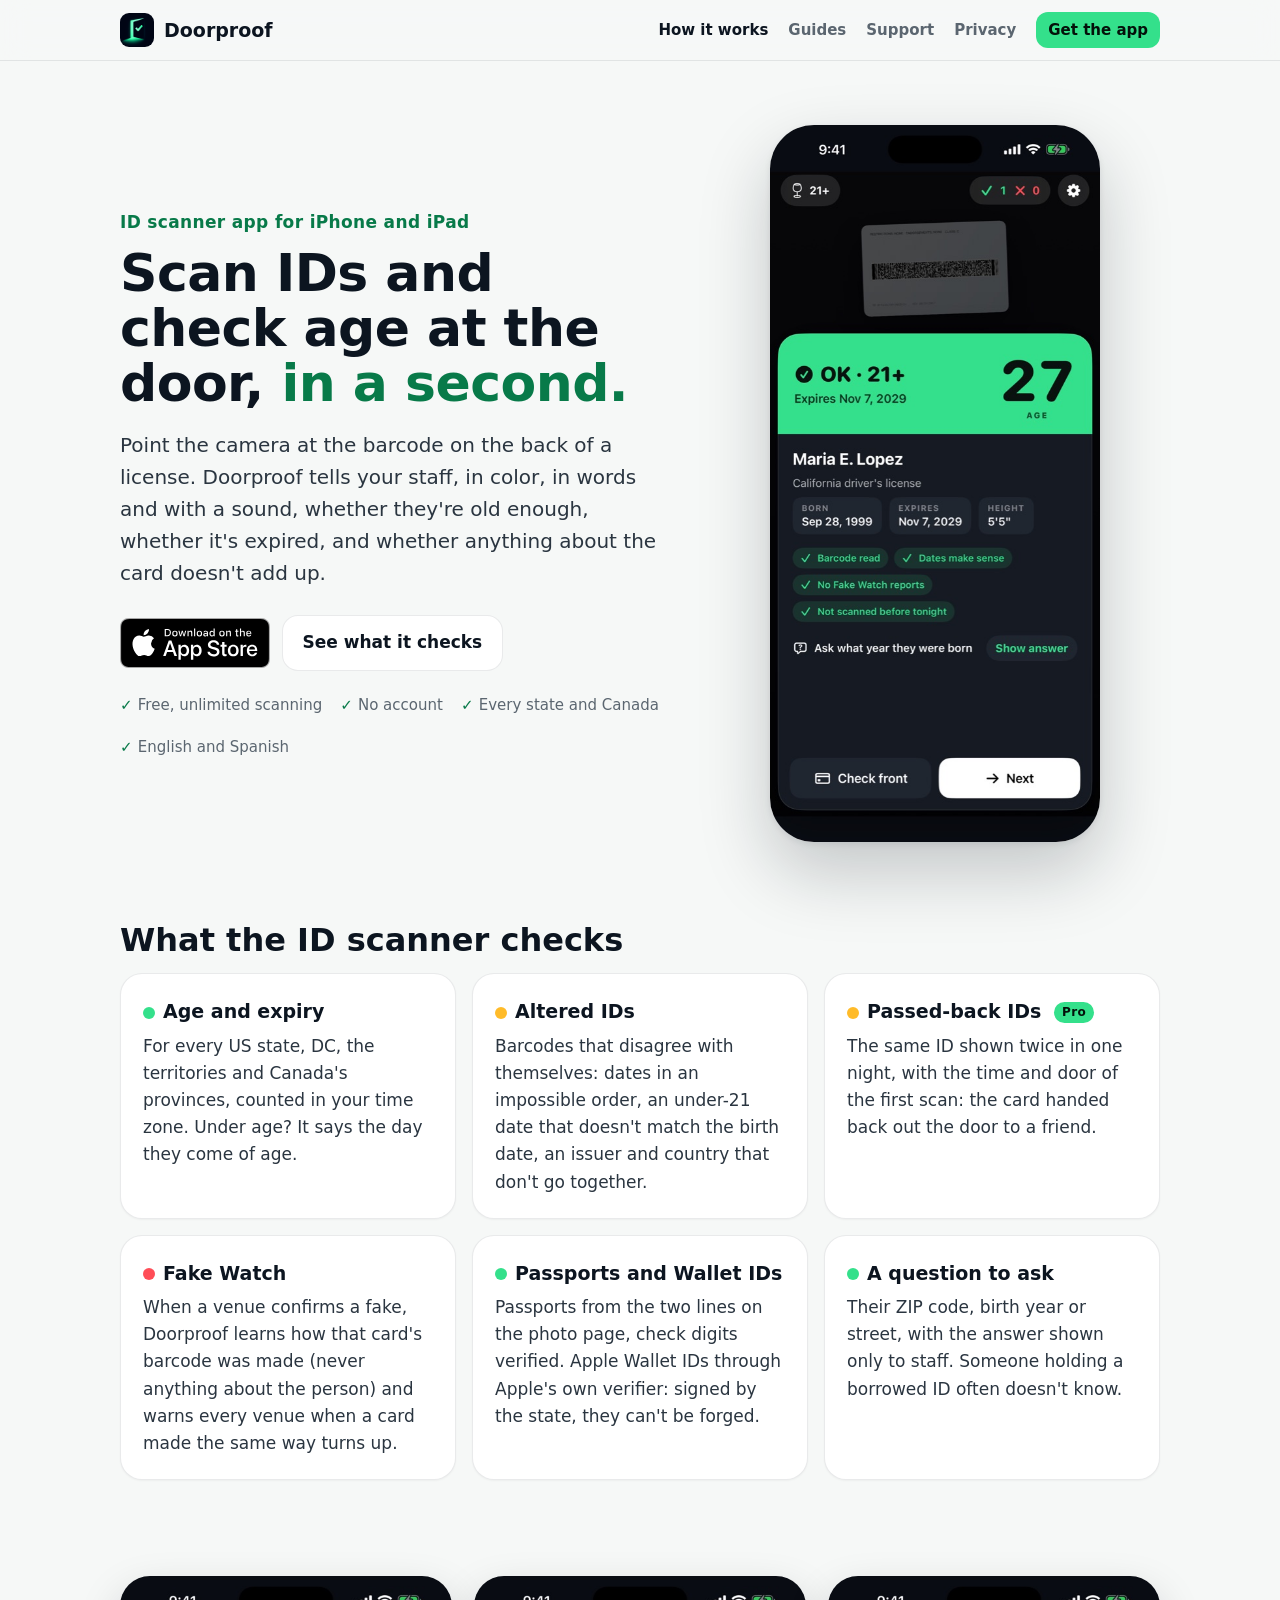
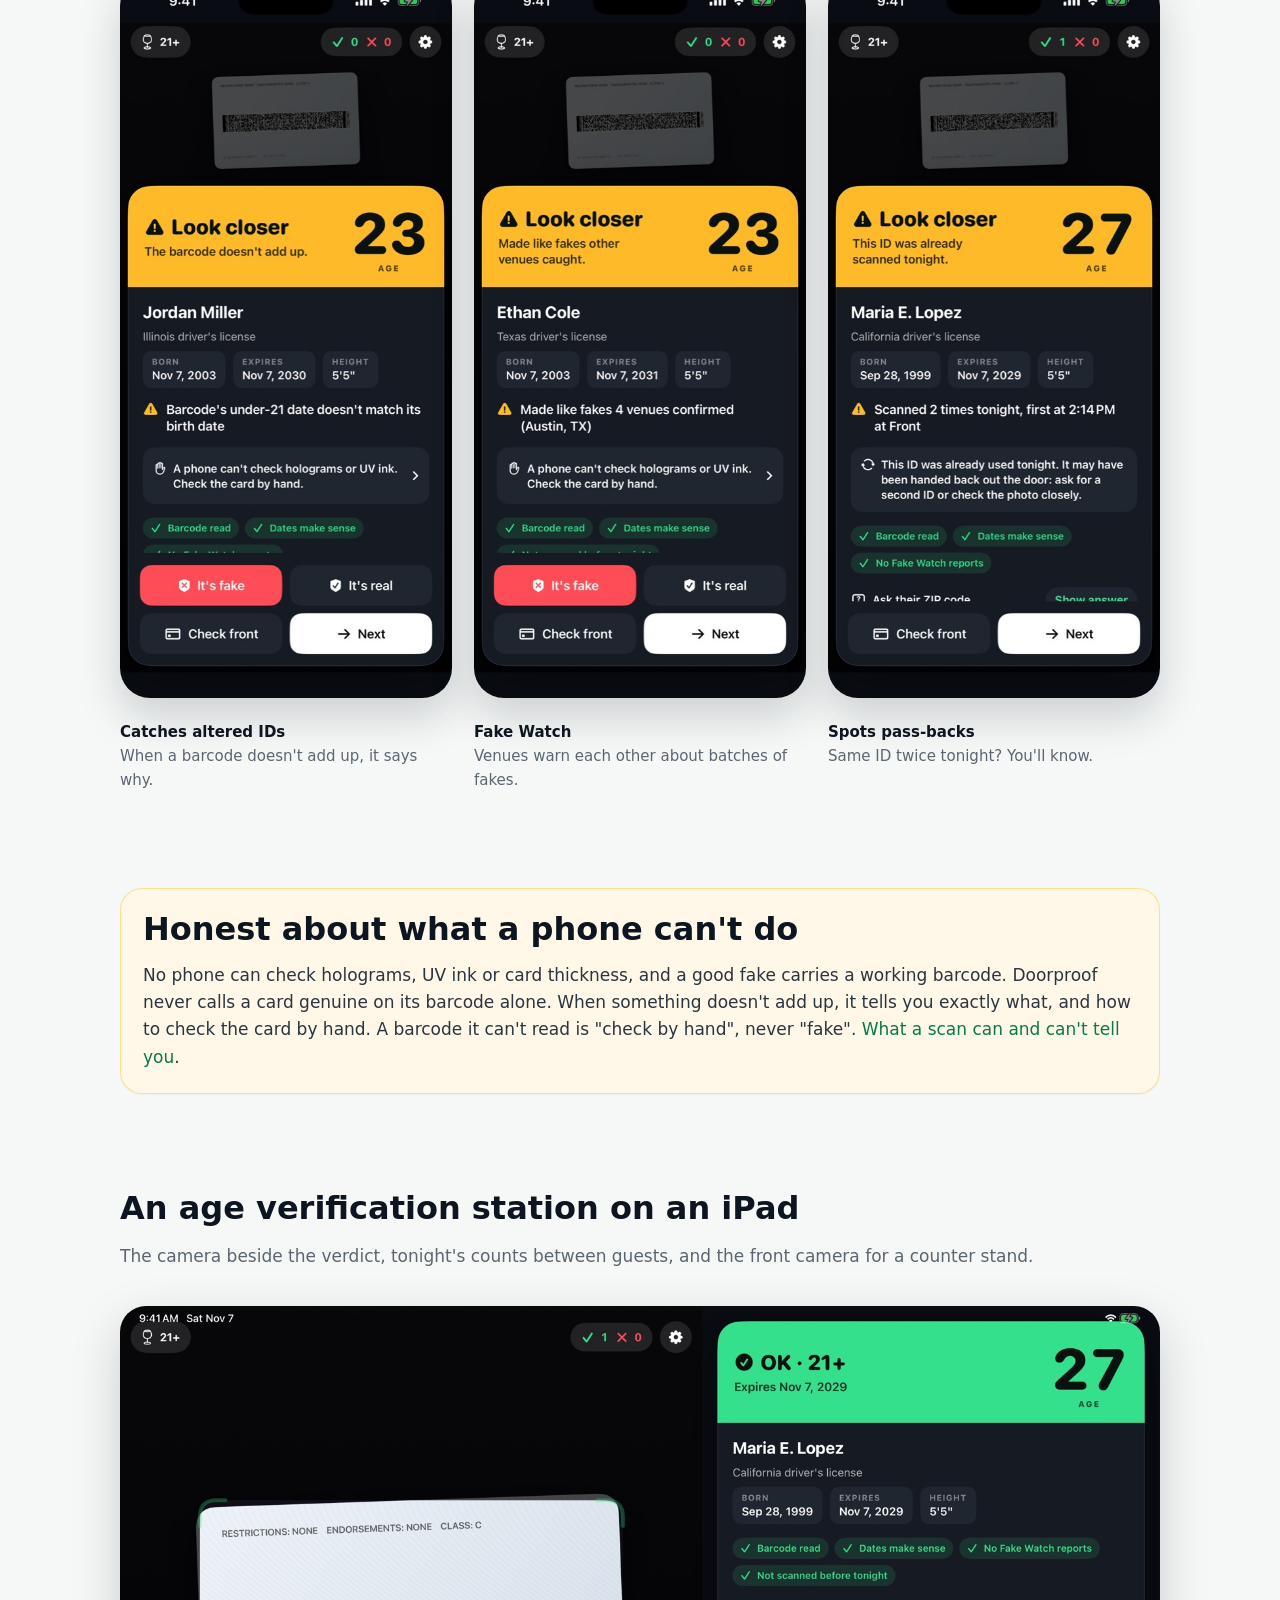
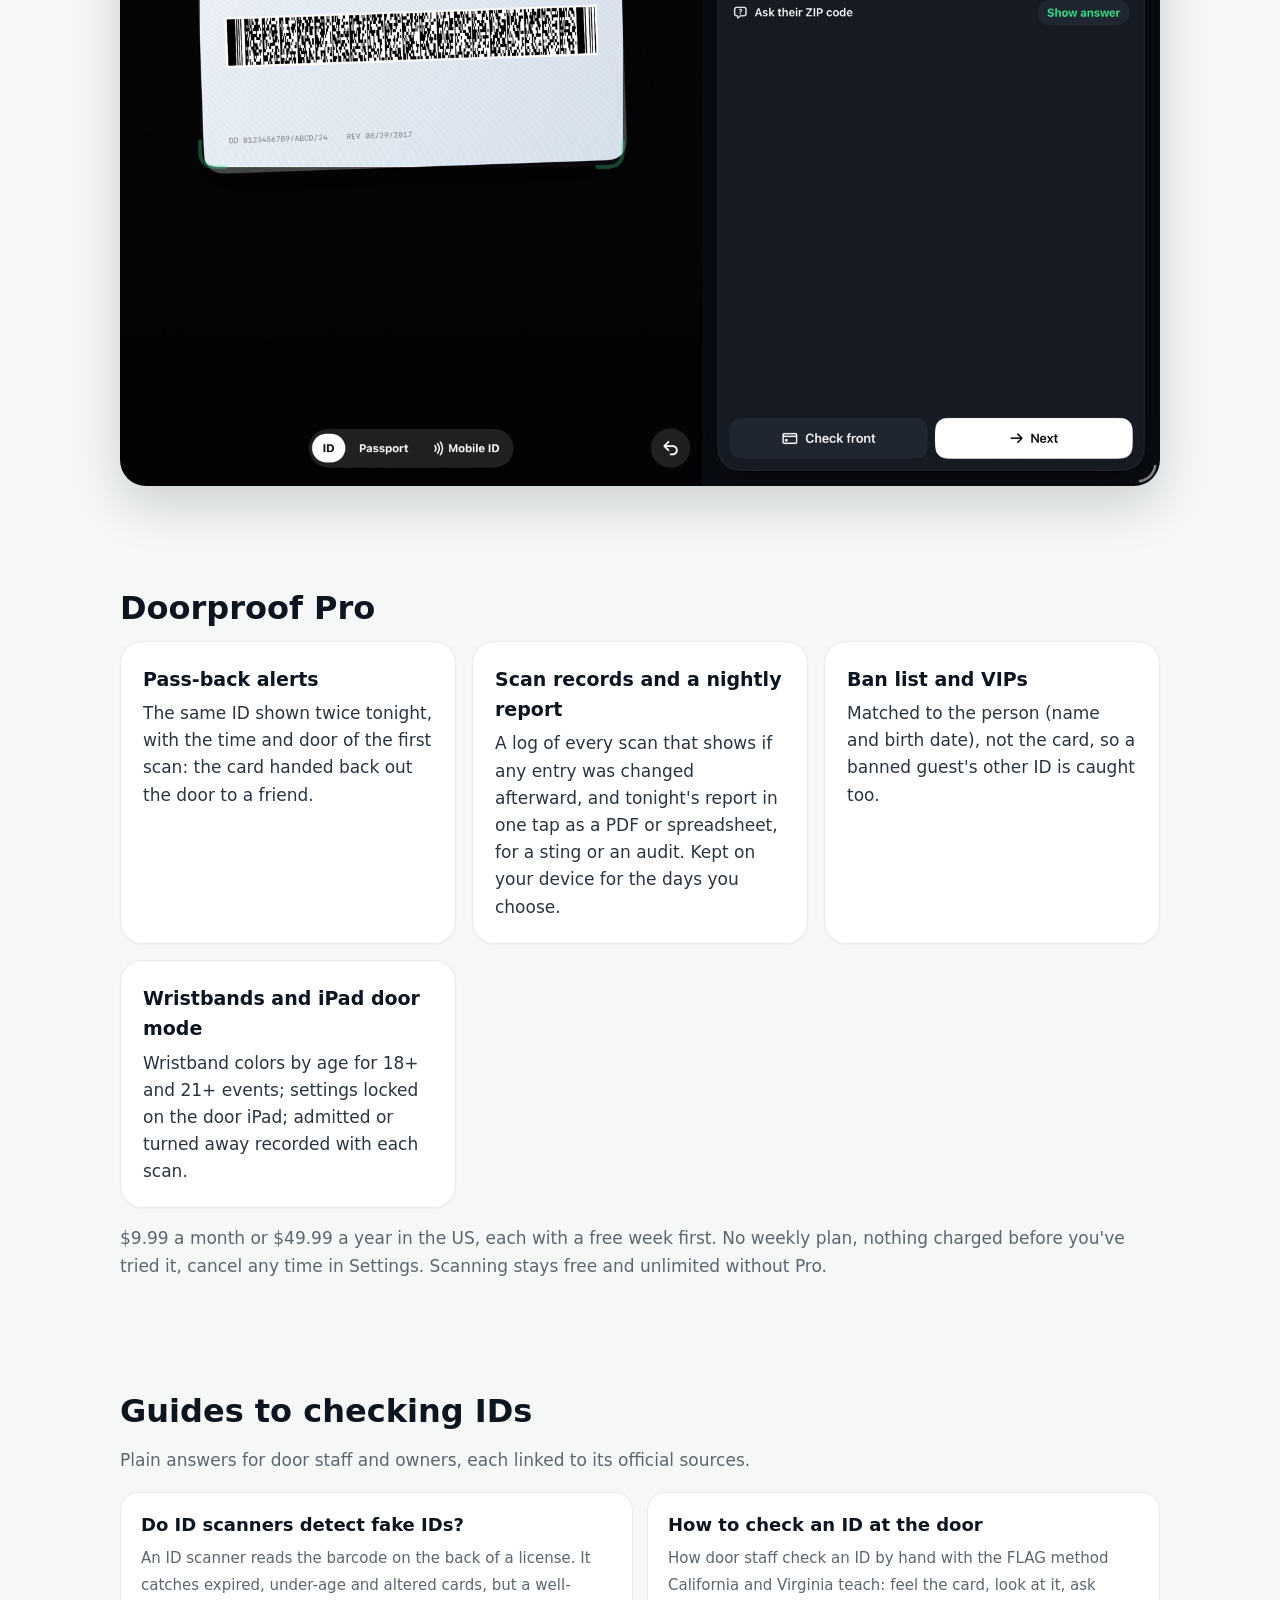
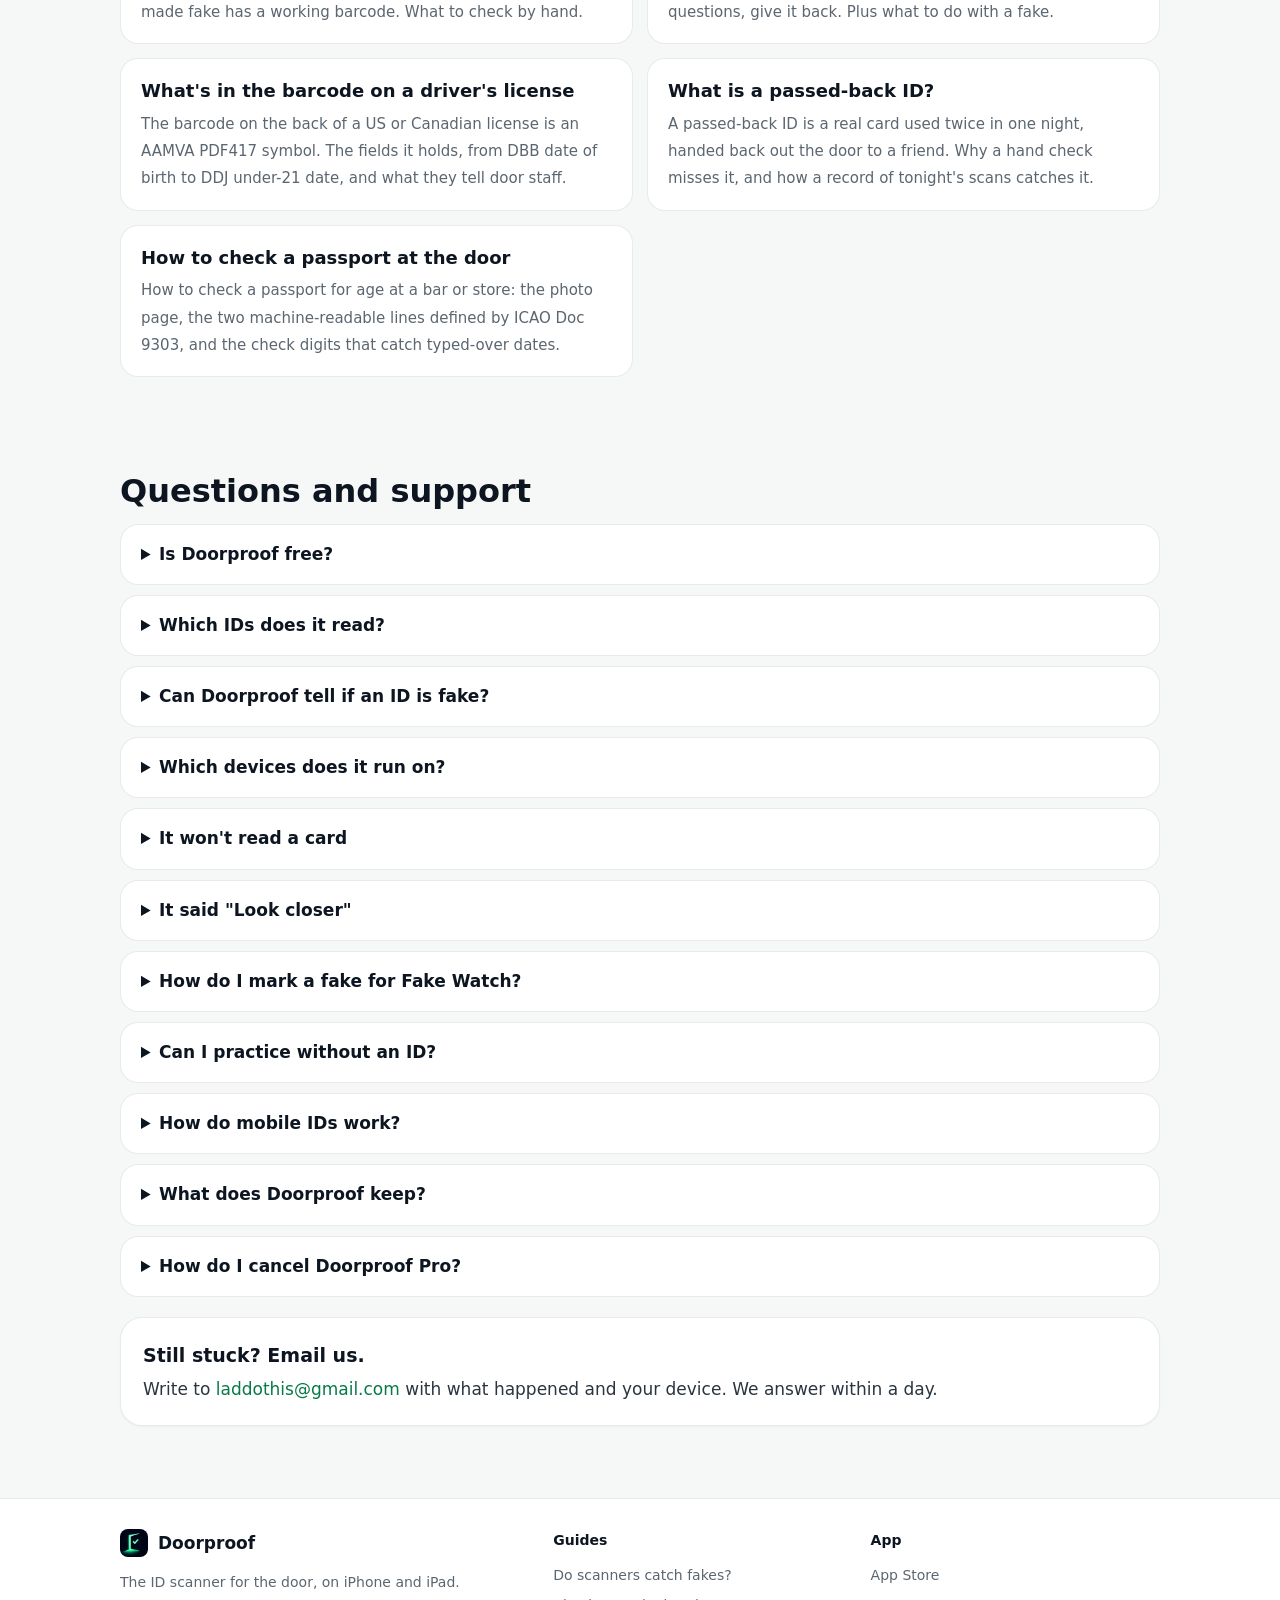
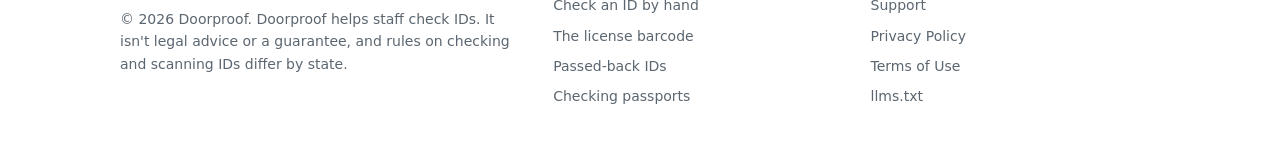
==== commit 1c0dbd4c: "Pass-back alerts move to Doorproof Pro; Pro gets a one-tap nightly report Publish with the app versi" ====
--- a/index.html
+++ b/index.html
@@ -4,7 +4,7 @@
 <meta charset="utf-8">
 <meta name="viewport" content="width=device-width, initial-scale=1">
 <title>Doorproof: ID Scanner &amp; Age Verification App for Bars, Clubs and Stores</title>
-<meta name="description" content="Free, unlimited ID scanning on iPhone and iPad for bars, clubs, liquor stores and events. Age and expiry in a second, altered-ID checks, pass-back alerts and Fake Watch.">
+<meta name="description" content="Free, unlimited ID scanning on iPhone and iPad for bars, clubs and stores: age and expiry in a second, altered-ID checks and Fake Watch. Pro adds pass-back alerts.">
 <meta name="robots" content="index,follow,max-snippet:-1,max-image-preview:large">
 <link rel="canonical" href="https://coderalert0.github.io/doorproof-site/">
 <meta name="theme-color" content="#f6f8f7">
@@ -12,7 +12,7 @@
 <meta property="og:type" content="website">
 <meta property="og:site_name" content="Doorproof">
 <meta property="og:title" content="Doorproof: ID Scanner &amp; Age Verification App for Bars, Clubs and Stores">
-<meta property="og:description" content="Free, unlimited ID scanning on iPhone and iPad for bars, clubs, liquor stores and events. Age and expiry in a second, altered-ID checks, pass-back alerts and Fake Watch.">
+<meta property="og:description" content="Free, unlimited ID scanning on iPhone and iPad for bars, clubs and stores: age and expiry in a second, altered-ID checks and Fake Watch. Pro adds pass-back alerts.">
 <meta property="og:url" content="https://coderalert0.github.io/doorproof-site/">
 <meta property="og:image" content="https://coderalert0.github.io/doorproof-site/img/og.png">
 <meta property="og:image:width" content="1200">
@@ -23,9 +23,9 @@
 <link rel="apple-touch-icon" href="icon.png">
 <link rel="stylesheet" href="style.css">
 <link rel="alternate" type="text/plain" title="llms.txt" href="llms.txt">
-<script type="application/ld+json">{"@context": "https://schema.org", "@type": "WebSite", "name": "Doorproof", "url": "https://coderalert0.github.io/doorproof-site/", "description": "Free, unlimited ID scanning on iPhone and iPad for bars, clubs, liquor stores and events. Age and expiry in a second, altered-ID checks, pass-back alerts and Fake Watch.", "publisher": {"@type": "Organization", "name": "Doorproof", "url": "https://coderalert0.github.io/doorproof-site/", "logo": "https://coderalert0.github.io/doorproof-site/img/icon-512.png"}, "inLanguage": "en-US"}</script>
-<script type="application/ld+json">{"@context": "https://schema.org", "@type": "MobileApplication", "name": "Doorproof: ID Scanner & Age", "alternateName": "Doorproof", "url": "https://coderalert0.github.io/doorproof-site/", "installUrl": "https://apps.apple.com/us/app/id6832112189", "downloadUrl": "https://apps.apple.com/us/app/id6832112189", "operatingSystem": "iOS 17.0 or later", "applicationCategory": "BusinessApplication", "description": "Doorproof is an ID scanner and age verification app for iPhone and iPad. Door staff at bars, clubs, liquor stores and events point the camera at the barcode on the back of a US or Canadian driver's license or ID card, a passport's machine-readable lines, or an Apple Wallet ID, and get the age, the expiry and any sign the card was altered, in a second.", "image": "https://coderalert0.github.io/doorproof-site/img/icon-512.png", "screenshot": ["https://coderalert0.github.io/doorproof-site/img/1-demo.jpg", "https://coderalert0.github.io/doorproof-site/img/2-mismatch.jpg", "https://coderalert0.github.io/doorproof-site/img/3-fakewatch.jpg", "https://coderalert0.github.io/doorproof-site/img/4-passback.jpg"], "featureList": ["Age and expiry check", "Altered ID check", "Pass-back alerts", "Fake Watch", "Passport MRZ reading", "Apple Wallet ID verification", "Scan records (Pro)", "Ban and VIP lists (Pro)", "Wristbands by age (Pro)", "iPad door mode (Pro)"], "inLanguage": ["en", "es-MX"], "publisher": {"@type": "Organization", "name": "Doorproof", "url": "https://coderalert0.github.io/doorproof-site/", "logo": "https://coderalert0.github.io/doorproof-site/img/icon-512.png"}, "offers": [{"@type": "Offer", "name": "Doorproof", "price": "0", "priceCurrency": "USD"}, {"@type": "Offer", "name": "Doorproof Pro, monthly", "price": "9.99", "priceCurrency": "USD"}, {"@type": "Offer", "name": "Doorproof Pro, yearly", "price": "49.99", "priceCurrency": "USD"}]}</script>
-<script type="application/ld+json">{"@context": "https://schema.org", "@type": "FAQPage", "mainEntity": [{"@type": "Question", "name": "Is Doorproof free?", "acceptedAnswer": {"@type": "Answer", "text": "Yes. Scanning is free and unlimited, with pass-back alerts and Fake Watch included, and no account. Doorproof Pro adds scan records, ban and VIP lists, wristbands and iPad door mode for $9.99 a month or $49.99 a year in the US, each with a free week."}}, {"@type": "Question", "name": "Which IDs does it read?", "acceptedAnswer": {"@type": "Answer", "text": "Driver's licenses and ID cards from every US state, DC, the US territories and Canada's provinces, from the barcode on the back. Passports and passport-style ID cards from the machine-readable lines. Apple Wallet IDs through Apple's ID Verifier."}}, {"@type": "Question", "name": "Can Doorproof tell if an ID is fake?", "acceptedAnswer": {"@type": "Answer", "text": "It catches what a barcode can show: expired and under-age cards, altered cards whose barcode no longer adds up, and cards made like fakes other venues confirmed. A well-made fake carries a working barcode, so Doorproof never calls a card genuine on the barcode alone and tells staff what to check by hand."}}, {"@type": "Question", "name": "Which devices does it run on?", "acceptedAnswer": {"@type": "Answer", "text": "iPhone and iPad with iOS 17 or later. It's on the App Store in the United States and Canada, in English and Spanish."}}, {"@type": "Question", "name": "It won't read a card", "acceptedAnswer": {"@type": "Answer", "text": "Hold the back of the card flat, filling the frame, about a hand's width from the camera. In a dark room, tap the flashlight. If a barcode is worn or damaged, Doorproof says \"Check by hand\": that doesn't mean the card is fake."}}, {"@type": "Question", "name": "It said \"Look closer\"", "acceptedAnswer": {"@type": "Answer", "text": "The card is old enough and in date, but something doesn't add up, and the result says what. Check the card by hand: tilt it to see the hologram shift, feel for raised print, compare the photo, and ask the question Doorproof suggests."}}, {"@type": "Question", "name": "How do I mark a fake for Fake Watch?", "acceptedAnswer": {"@type": "Answer", "text": "Tap \"It's fake\" on a Look closer result, but only after checking the card by hand. Doorproof shares how its barcode was made and your city, never anything about the person. If a match was wrong, tap \"It's real\". You can turn sharing off in Settings."}}, {"@type": "Question", "name": "Can I practice without an ID?", "acceptedAnswer": {"@type": "Answer", "text": "Settings > Help > Practice with sample IDs shows what each result looks like. Samples aren't counted, recorded or shared."}}, {"@type": "Question", "name": "How do mobile IDs work?", "acceptedAnswer": {"@type": "Answer", "text": "Tap Mobile ID and have the guest hold their iPhone near yours. Apple's own screen shows you their name, photo and whether they're over 21, and you approve or turn them away there. It needs a US-region iPhone XS or later."}}, {"@type": "Question", "name": "What does Doorproof keep?", "acceptedAnswer": {"@type": "Answer", "text": "With records off (the default), only tonight's counts. With records on (Pro), a log on your device for as many days as you choose, with names and birth dates only if you turn that on. See the privacy policy."}}, {"@type": "Question", "name": "How do I cancel Doorproof Pro?", "acceptedAnswer": {"@type": "Answer", "text": "In Settings on your iPhone or iPad: your name > Subscriptions > Doorproof Pro. Restore purchases is in the app's Settings."}}]}</script>
+<script type="application/ld+json">{"@context": "https://schema.org", "@type": "WebSite", "name": "Doorproof", "url": "https://coderalert0.github.io/doorproof-site/", "description": "Free, unlimited ID scanning on iPhone and iPad for bars, clubs and stores: age and expiry in a second, altered-ID checks and Fake Watch. Pro adds pass-back alerts.", "publisher": {"@type": "Organization", "name": "Doorproof", "url": "https://coderalert0.github.io/doorproof-site/", "logo": "https://coderalert0.github.io/doorproof-site/img/icon-512.png"}, "inLanguage": "en-US"}</script>
+<script type="application/ld+json">{"@context": "https://schema.org", "@type": "MobileApplication", "name": "Doorproof: ID Scanner & Age", "alternateName": "Doorproof", "url": "https://coderalert0.github.io/doorproof-site/", "installUrl": "https://apps.apple.com/us/app/id6832112189", "downloadUrl": "https://apps.apple.com/us/app/id6832112189", "operatingSystem": "iOS 17.0 or later", "applicationCategory": "BusinessApplication", "description": "Doorproof is an ID scanner and age verification app for iPhone and iPad. Door staff at bars, clubs, liquor stores and events point the camera at the barcode on the back of a US or Canadian driver's license or ID card, a passport's machine-readable lines, or an Apple Wallet ID, and get the age, the expiry and any sign the card was altered, in a second.", "image": "https://coderalert0.github.io/doorproof-site/img/icon-512.png", "screenshot": ["https://coderalert0.github.io/doorproof-site/img/1-demo.jpg", "https://coderalert0.github.io/doorproof-site/img/2-mismatch.jpg", "https://coderalert0.github.io/doorproof-site/img/3-fakewatch.jpg", "https://coderalert0.github.io/doorproof-site/img/4-passback.jpg"], "featureList": ["Age and expiry check", "Altered ID check", "Pass-back alerts (Pro)", "Fake Watch", "Passport MRZ reading", "Apple Wallet ID verification", "Scan records (Pro)", "Ban and VIP lists (Pro)", "Wristbands by age (Pro)", "iPad door mode (Pro)"], "inLanguage": ["en", "es-MX"], "publisher": {"@type": "Organization", "name": "Doorproof", "url": "https://coderalert0.github.io/doorproof-site/", "logo": "https://coderalert0.github.io/doorproof-site/img/icon-512.png"}, "offers": [{"@type": "Offer", "name": "Doorproof", "price": "0", "priceCurrency": "USD"}, {"@type": "Offer", "name": "Doorproof Pro, monthly", "price": "9.99", "priceCurrency": "USD"}, {"@type": "Offer", "name": "Doorproof Pro, yearly", "price": "49.99", "priceCurrency": "USD"}]}</script>
+<script type="application/ld+json">{"@context": "https://schema.org", "@type": "FAQPage", "mainEntity": [{"@type": "Question", "name": "Is Doorproof free?", "acceptedAnswer": {"@type": "Answer", "text": "Yes. Scanning is free and unlimited, with Fake Watch included and no account. Doorproof Pro adds pass-back alerts, scan records with a nightly report, ban and VIP lists, wristbands and iPad door mode for $9.99 a month or $49.99 a year in the US, each with a free week."}}, {"@type": "Question", "name": "Which IDs does it read?", "acceptedAnswer": {"@type": "Answer", "text": "Driver's licenses and ID cards from every US state, DC, the US territories and Canada's provinces, from the barcode on the back. Passports and passport-style ID cards from the machine-readable lines. Apple Wallet IDs through Apple's ID Verifier."}}, {"@type": "Question", "name": "Can Doorproof tell if an ID is fake?", "acceptedAnswer": {"@type": "Answer", "text": "It catches what a barcode can show: expired and under-age cards, altered cards whose barcode no longer adds up, and cards made like fakes other venues confirmed. A well-made fake carries a working barcode, so Doorproof never calls a card genuine on the barcode alone and tells staff what to check by hand."}}, {"@type": "Question", "name": "Which devices does it run on?", "acceptedAnswer": {"@type": "Answer", "text": "iPhone and iPad with iOS 17 or later. It's on the App Store in the United States and Canada, in English and Spanish."}}, {"@type": "Question", "name": "It won't read a card", "acceptedAnswer": {"@type": "Answer", "text": "Hold the back of the card flat, filling the frame, about a hand's width from the camera. In a dark room, tap the flashlight. If a barcode is worn or damaged, Doorproof says \"Check by hand\": that doesn't mean the card is fake."}}, {"@type": "Question", "name": "It said \"Look closer\"", "acceptedAnswer": {"@type": "Answer", "text": "The card is old enough and in date, but something doesn't add up, and the result says what. Check the card by hand: tilt it to see the hologram shift, feel for raised print, compare the photo, and ask the question Doorproof suggests."}}, {"@type": "Question", "name": "How do I mark a fake for Fake Watch?", "acceptedAnswer": {"@type": "Answer", "text": "Tap \"It's fake\" on a Look closer result, but only after checking the card by hand. Doorproof shares how its barcode was made and your city, never anything about the person. If a match was wrong, tap \"It's real\". You can turn sharing off in Settings."}}, {"@type": "Question", "name": "Can I practice without an ID?", "acceptedAnswer": {"@type": "Answer", "text": "Settings > Help > Practice with sample IDs shows what each result looks like. Samples aren't counted, recorded or shared."}}, {"@type": "Question", "name": "How do mobile IDs work?", "acceptedAnswer": {"@type": "Answer", "text": "Tap Mobile ID and have the guest hold their iPhone near yours. Apple's own screen shows you their name, photo and whether they're over 21, and you approve or turn them away there. It needs a US-region iPhone XS or later."}}, {"@type": "Question", "name": "What does Doorproof keep?", "acceptedAnswer": {"@type": "Answer", "text": "With records off (the default), only tonight's counts. With records on (Pro), a log on your device for as many days as you choose, with names and birth dates only if you turn that on. See the privacy policy."}}, {"@type": "Question", "name": "How do I cancel Doorproof Pro?", "acceptedAnswer": {"@type": "Answer", "text": "In Settings on your iPhone or iPad: your name > Subscriptions > Doorproof Pro. Restore purchases is in the app's Settings."}}]}</script>
 </head>
 <body>
 <a class="skip" href="#main">Skip to content</a>
@@ -61,7 +61,7 @@
   <div class="grid">
     <div class="card"><h3><span class="dot" style="background:var(--mint)"></span>Age and expiry</h3><p>For every US state, DC, the territories and Canada's provinces, counted in your time zone. Under age? It says the day they come of age.</p></div>
     <div class="card"><h3><span class="dot" style="background:var(--amber)"></span>Altered IDs</h3><p>Barcodes that disagree with themselves: dates in an impossible order, an under-21 date that doesn't match the birth date, an issuer and country that don't go together.</p></div>
-    <div class="card"><h3><span class="dot" style="background:var(--amber)"></span>Passed-back IDs</h3><p>The same ID shown twice in one night, with the time and door of the first scan: the card handed back out the door to a friend.</p></div>
+    <div class="card"><h3><span class="dot" style="background:var(--amber)"></span>Passed-back IDs <span class="pro">Pro</span></h3><p>The same ID shown twice in one night, with the time and door of the first scan: the card handed back out the door to a friend.</p></div>
     <div class="card"><h3><span class="dot" style="background:var(--red)"></span>Fake Watch</h3><p>When a venue confirms a fake, Doorproof learns how that card's barcode was made (never anything about the person) and warns every venue when a card made the same way turns up.</p></div>
     <div class="card"><h3><span class="dot" style="background:var(--mint)"></span>Passports and Wallet IDs</h3><p>Passports from the two lines on the photo page, check digits verified. Apple Wallet IDs through Apple's own verifier: signed by the state, they can't be forged.</p></div>
     <div class="card"><h3><span class="dot" style="background:var(--mint)"></span>A question to ask</h3><p>Their ZIP code, birth year or street, with the answer shown only to staff. Someone holding a borrowed ID often doesn't know.</p></div>
@@ -92,7 +92,8 @@
 <section class="wrap">
   <h2>Doorproof Pro</h2>
   <div class="grid">
-    <div class="card"><h3>Scan records</h3><p>A log of every scan that shows if any entry was changed afterward, shared as a PDF or spreadsheet. Kept on your device for the days you choose.</p></div>
+    <div class="card"><h3>Pass-back alerts</h3><p>The same ID shown twice tonight, with the time and door of the first scan: the card handed back out the door to a friend.</p></div>
+    <div class="card"><h3>Scan records and a nightly report</h3><p>A log of every scan that shows if any entry was changed afterward, and tonight's report in one tap as a PDF or spreadsheet, for a sting or an audit. Kept on your device for the days you choose.</p></div>
     <div class="card"><h3>Ban list and VIPs</h3><p>Matched to the person (name and birth date), not the card, so a banned guest's other ID is caught too.</p></div>
     <div class="card"><h3>Wristbands and iPad door mode</h3><p>Wristband colors by age for 18+ and 21+ events; settings locked on the door iPad; admitted or turned away recorded with each scan.</p></div>
   </div>
@@ -107,7 +108,7 @@
 
 <section class="wrap" id="support">
   <h2>Questions and support</h2>
-  <details><summary>Is Doorproof free?</summary><p>Yes. Scanning is free and unlimited, with pass-back alerts and Fake Watch included, and no account. Doorproof Pro adds scan records, ban and VIP lists, wristbands and iPad door mode for $9.99 a month or $49.99 a year in the US, each with a free week.</p></details>
+  <details><summary>Is Doorproof free?</summary><p>Yes. Scanning is free and unlimited, with Fake Watch included and no account. Doorproof Pro adds pass-back alerts, scan records with a nightly report, ban and VIP lists, wristbands and iPad door mode for $9.99 a month or $49.99 a year in the US, each with a free week.</p></details>
   <details><summary>Which IDs does it read?</summary><p>Driver's licenses and ID cards from every US state, DC, the US territories and Canada's provinces, from the barcode on the back. Passports and passport-style ID cards from the machine-readable lines. Apple Wallet IDs through Apple's ID Verifier.</p></details>
   <details><summary>Can Doorproof tell if an ID is fake?</summary><p>It catches what a barcode can show: expired and under-age cards, altered cards whose barcode no longer adds up, and cards made like fakes other venues confirmed. A well-made fake carries a working barcode, so Doorproof never calls a card genuine on the barcode alone and tells staff what to check by hand.</p></details>
   <details><summary>Which devices does it run on?</summary><p>iPhone and iPad with iOS 17 or later. It's on the App Store in the United States and Canada, in English and Spanish.</p></details>
--- a/style.css
+++ b/style.css
@@ -21,6 +21,7 @@
 h1 em { font-style:normal; color:var(--ink); }
 h2 { font:800 32px/1.15 ui-rounded, -apple-system, system-ui, sans-serif; margin:0 0 14px; }
 h3 { font-size:19px; margin:0 0 6px; }
+.pro { display:inline-block; margin-left:6px; padding:1px 8px; border-radius:99px; background:var(--mint); color:#04110a; font-size:12px; font-weight:800; letter-spacing:.04em; vertical-align:middle; }
 .lead { font-size:20px; color:var(--body); margin:0 0 26px; }
 .actions { display:flex; gap:12px; flex-wrap:wrap; align-items:center; }
 .btn { display:inline-flex; align-items:center; gap:8px; padding:13px 20px; border-radius:16px; font-weight:700; }
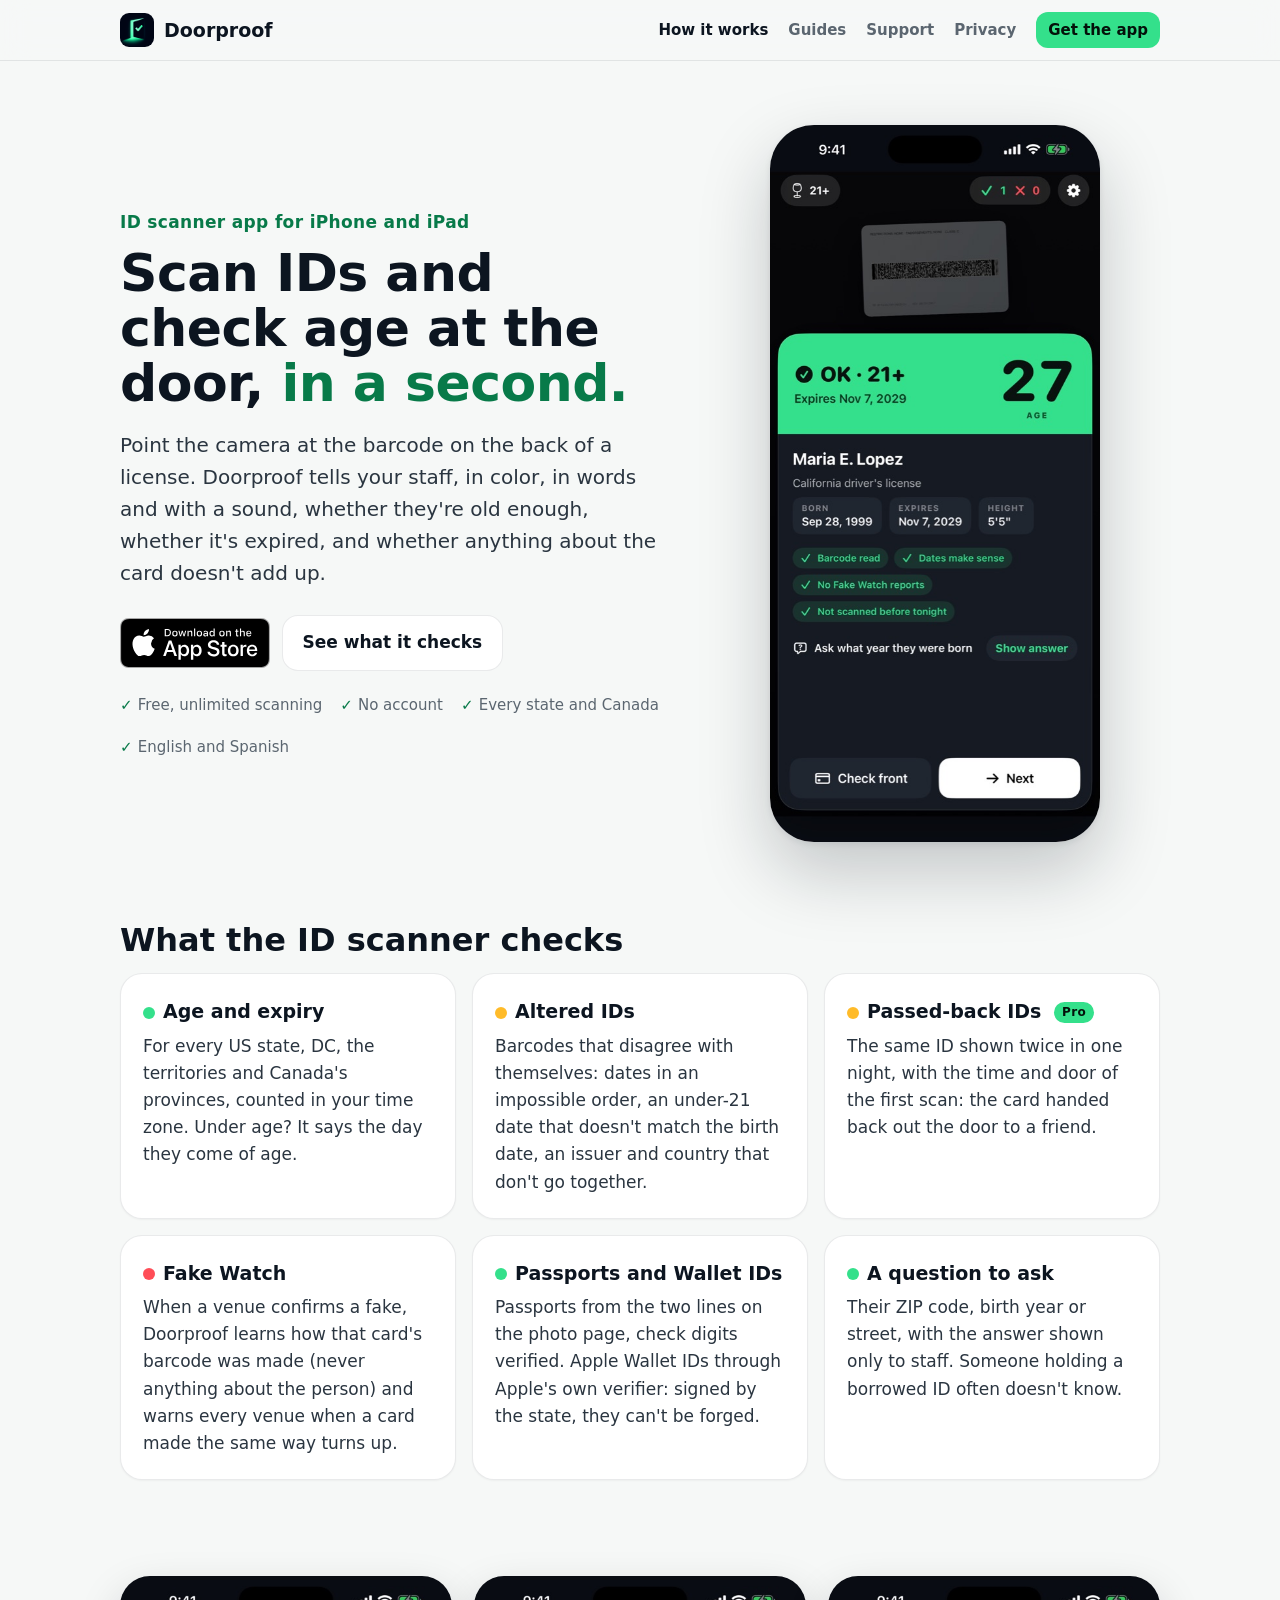
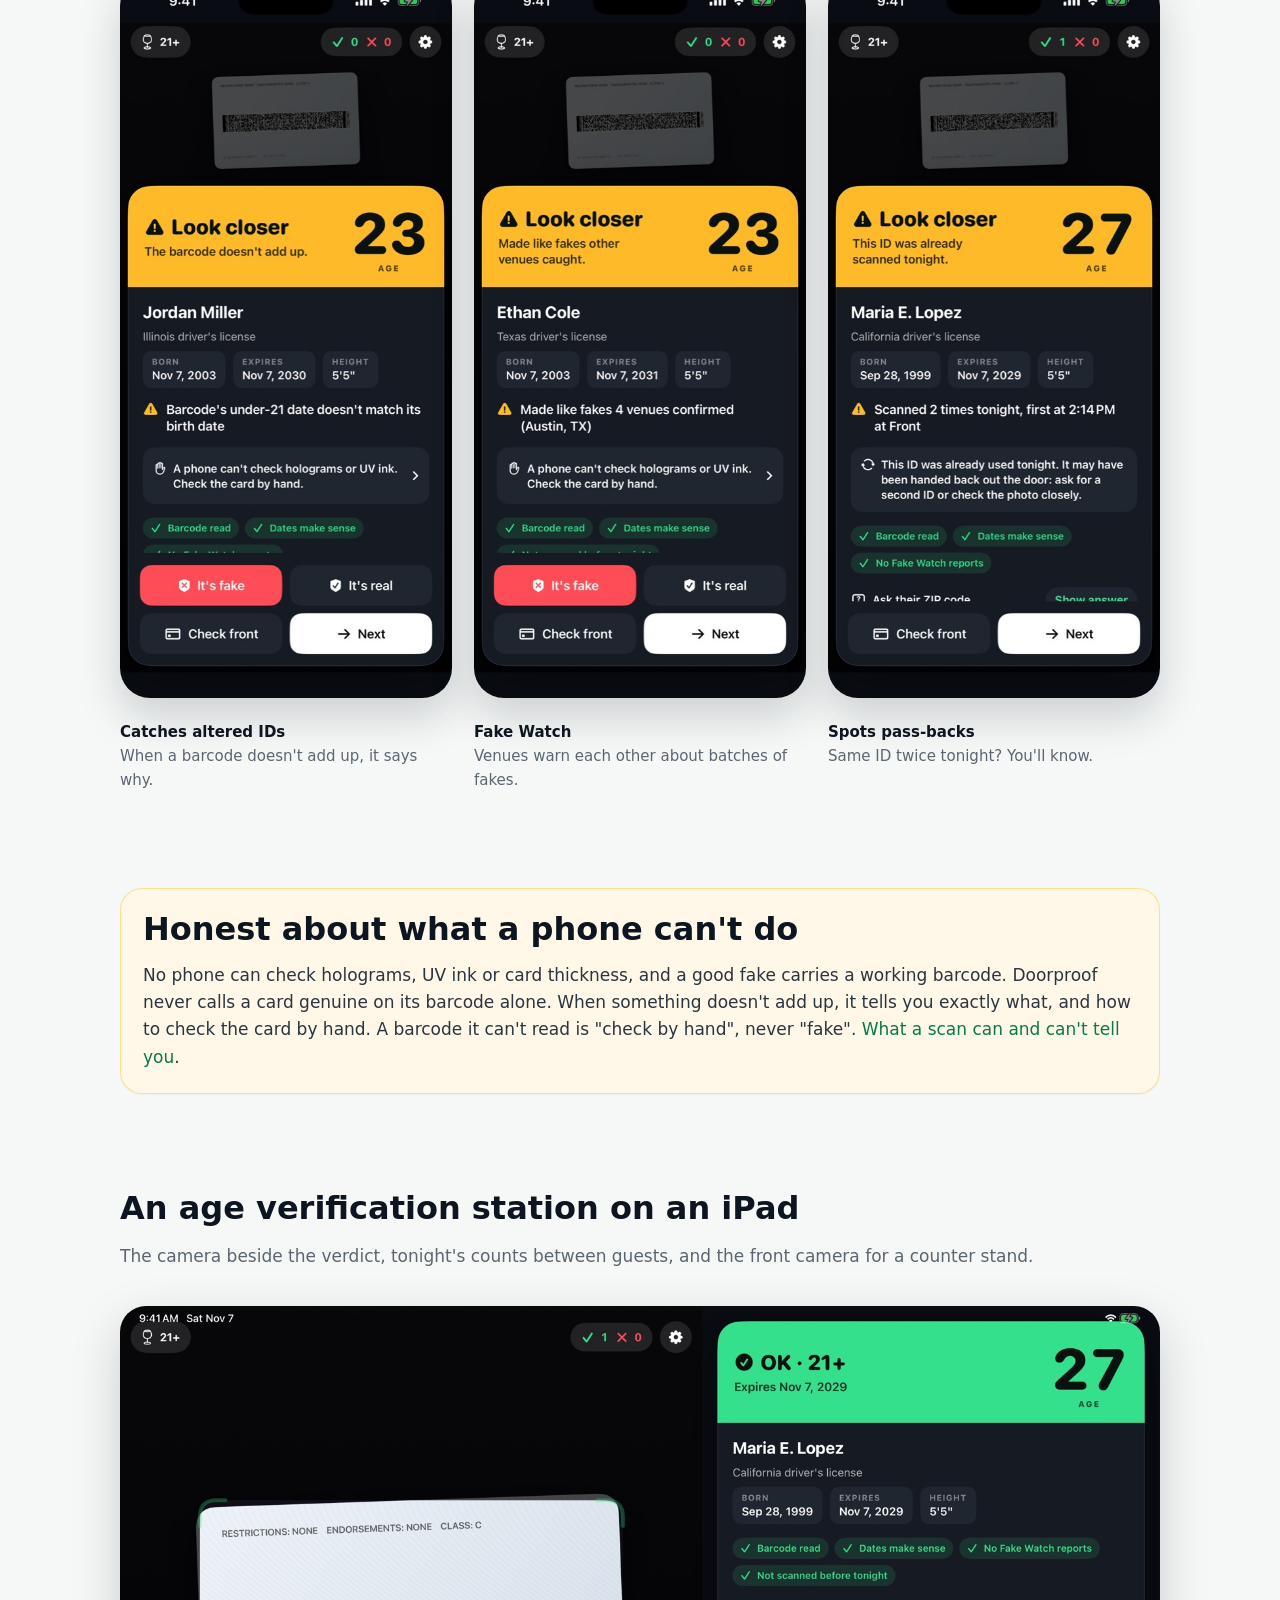
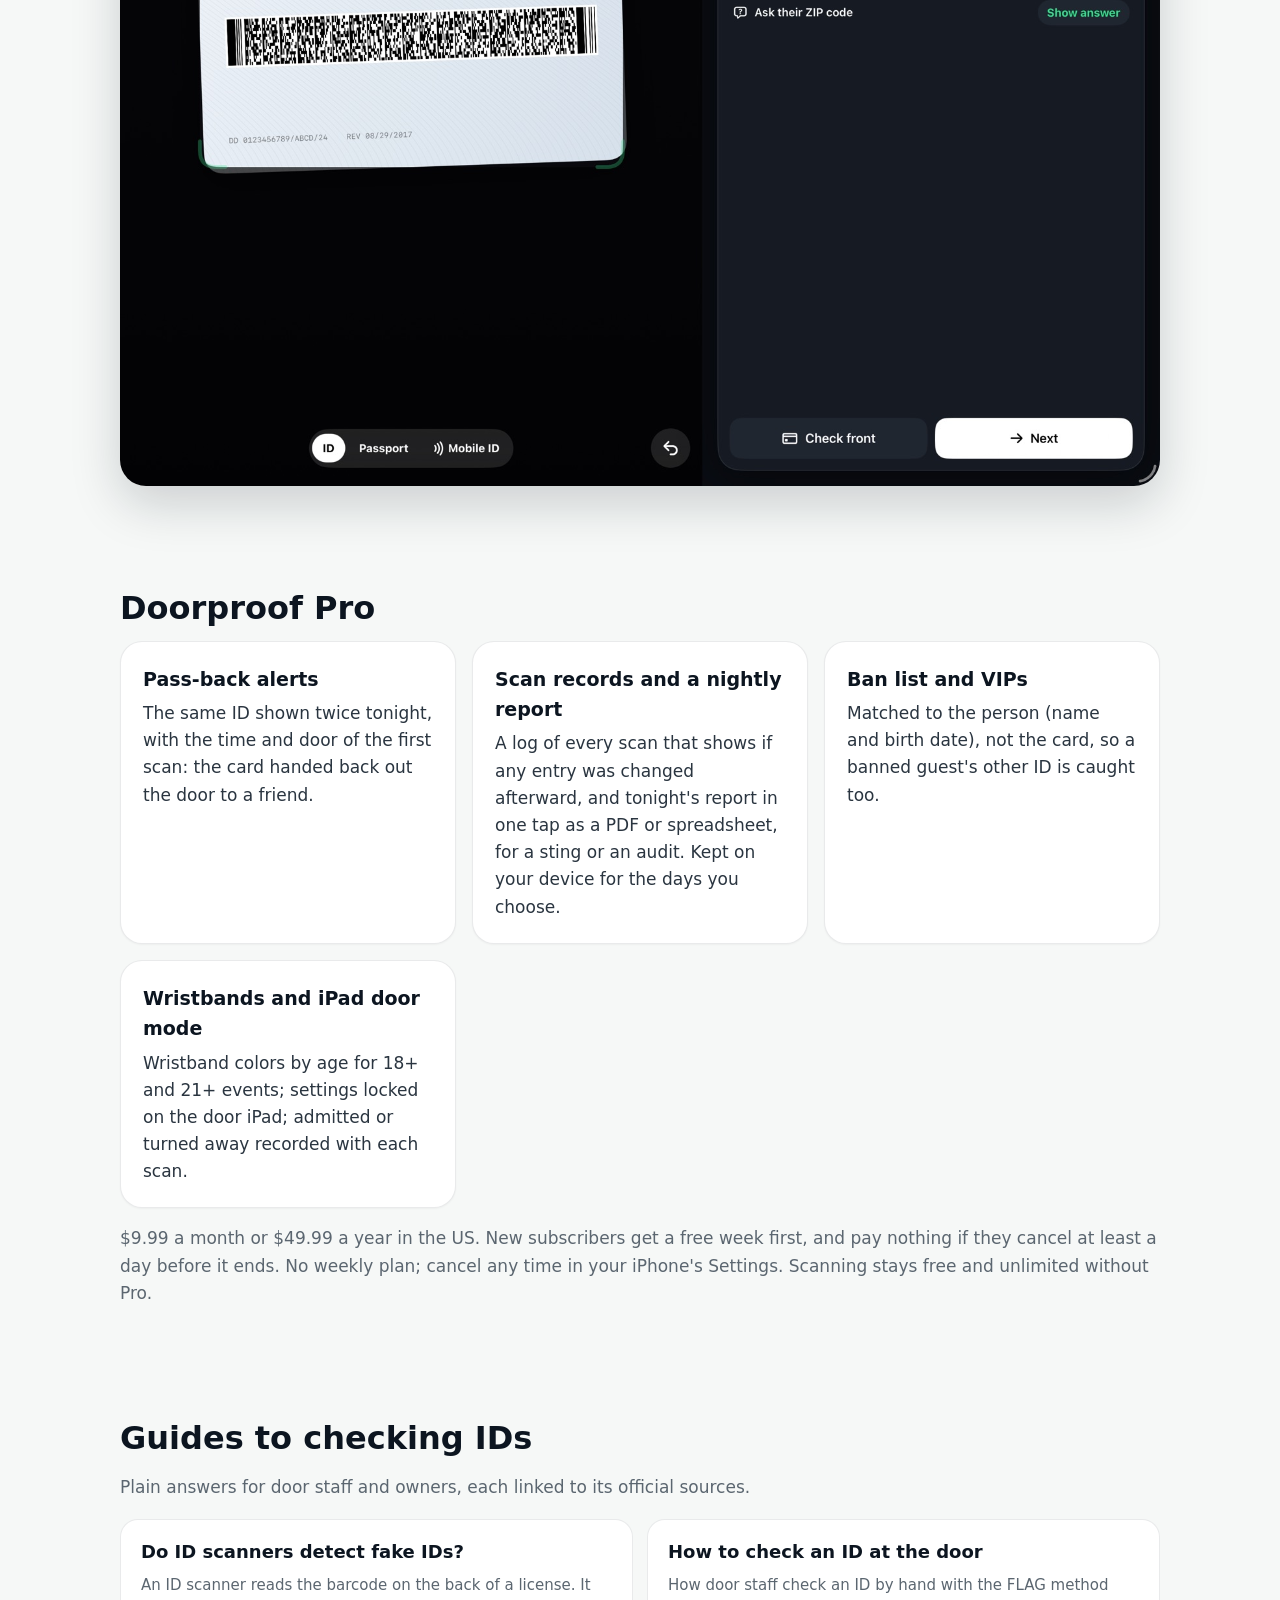
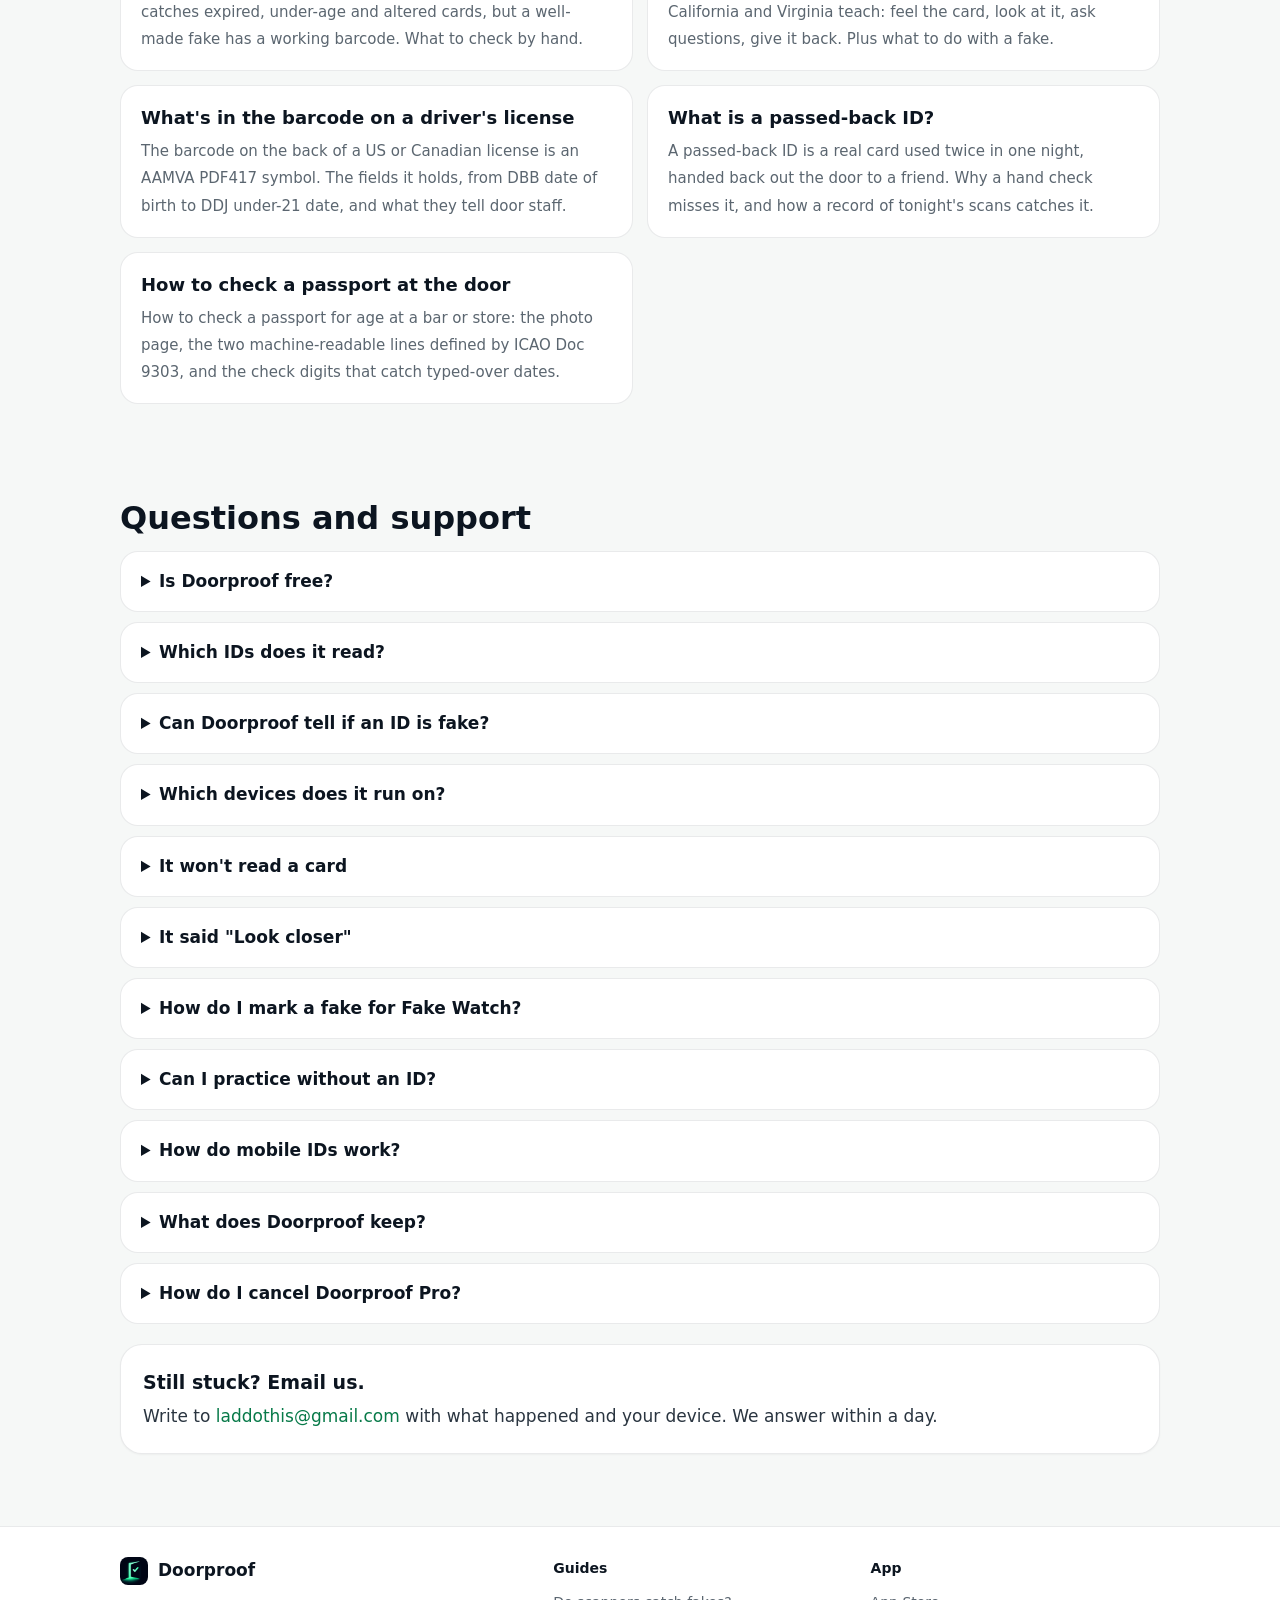
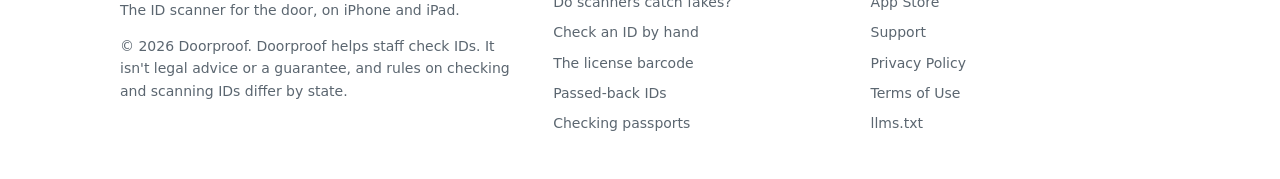
==== commit cd3291be: "Say the free week is for new subscribers and renews unless cancelled a day before" ====
--- a/index.html
+++ b/index.html
@@ -25,7 +25,7 @@
 <link rel="alternate" type="text/plain" title="llms.txt" href="llms.txt">
 <script type="application/ld+json">{"@context": "https://schema.org", "@type": "WebSite", "name": "Doorproof", "url": "https://coderalert0.github.io/doorproof-site/", "description": "Free, unlimited ID scanning on iPhone and iPad for bars, clubs and stores: age and expiry in a second, altered-ID checks and Fake Watch. Pro adds pass-back alerts.", "publisher": {"@type": "Organization", "name": "Doorproof", "url": "https://coderalert0.github.io/doorproof-site/", "logo": "https://coderalert0.github.io/doorproof-site/img/icon-512.png"}, "inLanguage": "en-US"}</script>
 <script type="application/ld+json">{"@context": "https://schema.org", "@type": "MobileApplication", "name": "Doorproof: ID Scanner & Age", "alternateName": "Doorproof", "url": "https://coderalert0.github.io/doorproof-site/", "installUrl": "https://apps.apple.com/us/app/id6832112189", "downloadUrl": "https://apps.apple.com/us/app/id6832112189", "operatingSystem": "iOS 17.0 or later", "applicationCategory": "BusinessApplication", "description": "Doorproof is an ID scanner and age verification app for iPhone and iPad. Door staff at bars, clubs, liquor stores and events point the camera at the barcode on the back of a US or Canadian driver's license or ID card, a passport's machine-readable lines, or an Apple Wallet ID, and get the age, the expiry and any sign the card was altered, in a second.", "image": "https://coderalert0.github.io/doorproof-site/img/icon-512.png", "screenshot": ["https://coderalert0.github.io/doorproof-site/img/1-demo.jpg", "https://coderalert0.github.io/doorproof-site/img/2-mismatch.jpg", "https://coderalert0.github.io/doorproof-site/img/3-fakewatch.jpg", "https://coderalert0.github.io/doorproof-site/img/4-passback.jpg"], "featureList": ["Age and expiry check", "Altered ID check", "Pass-back alerts (Pro)", "Fake Watch", "Passport MRZ reading", "Apple Wallet ID verification", "Scan records (Pro)", "Ban and VIP lists (Pro)", "Wristbands by age (Pro)", "iPad door mode (Pro)"], "inLanguage": ["en", "es-MX"], "publisher": {"@type": "Organization", "name": "Doorproof", "url": "https://coderalert0.github.io/doorproof-site/", "logo": "https://coderalert0.github.io/doorproof-site/img/icon-512.png"}, "offers": [{"@type": "Offer", "name": "Doorproof", "price": "0", "priceCurrency": "USD"}, {"@type": "Offer", "name": "Doorproof Pro, monthly", "price": "9.99", "priceCurrency": "USD"}, {"@type": "Offer", "name": "Doorproof Pro, yearly", "price": "49.99", "priceCurrency": "USD"}]}</script>
-<script type="application/ld+json">{"@context": "https://schema.org", "@type": "FAQPage", "mainEntity": [{"@type": "Question", "name": "Is Doorproof free?", "acceptedAnswer": {"@type": "Answer", "text": "Yes. Scanning is free and unlimited, with Fake Watch included and no account. Doorproof Pro adds pass-back alerts, scan records with a nightly report, ban and VIP lists, wristbands and iPad door mode for $9.99 a month or $49.99 a year in the US, each with a free week."}}, {"@type": "Question", "name": "Which IDs does it read?", "acceptedAnswer": {"@type": "Answer", "text": "Driver's licenses and ID cards from every US state, DC, the US territories and Canada's provinces, from the barcode on the back. Passports and passport-style ID cards from the machine-readable lines. Apple Wallet IDs through Apple's ID Verifier."}}, {"@type": "Question", "name": "Can Doorproof tell if an ID is fake?", "acceptedAnswer": {"@type": "Answer", "text": "It catches what a barcode can show: expired and under-age cards, altered cards whose barcode no longer adds up, and cards made like fakes other venues confirmed. A well-made fake carries a working barcode, so Doorproof never calls a card genuine on the barcode alone and tells staff what to check by hand."}}, {"@type": "Question", "name": "Which devices does it run on?", "acceptedAnswer": {"@type": "Answer", "text": "iPhone and iPad with iOS 17 or later. It's on the App Store in the United States and Canada, in English and Spanish."}}, {"@type": "Question", "name": "It won't read a card", "acceptedAnswer": {"@type": "Answer", "text": "Hold the back of the card flat, filling the frame, about a hand's width from the camera. In a dark room, tap the flashlight. If a barcode is worn or damaged, Doorproof says \"Check by hand\": that doesn't mean the card is fake."}}, {"@type": "Question", "name": "It said \"Look closer\"", "acceptedAnswer": {"@type": "Answer", "text": "The card is old enough and in date, but something doesn't add up, and the result says what. Check the card by hand: tilt it to see the hologram shift, feel for raised print, compare the photo, and ask the question Doorproof suggests."}}, {"@type": "Question", "name": "How do I mark a fake for Fake Watch?", "acceptedAnswer": {"@type": "Answer", "text": "Tap \"It's fake\" on a Look closer result, but only after checking the card by hand. Doorproof shares how its barcode was made and your city, never anything about the person. If a match was wrong, tap \"It's real\". You can turn sharing off in Settings."}}, {"@type": "Question", "name": "Can I practice without an ID?", "acceptedAnswer": {"@type": "Answer", "text": "Settings > Help > Practice with sample IDs shows what each result looks like. Samples aren't counted, recorded or shared."}}, {"@type": "Question", "name": "How do mobile IDs work?", "acceptedAnswer": {"@type": "Answer", "text": "Tap Mobile ID and have the guest hold their iPhone near yours. Apple's own screen shows you their name, photo and whether they're over 21, and you approve or turn them away there. It needs a US-region iPhone XS or later."}}, {"@type": "Question", "name": "What does Doorproof keep?", "acceptedAnswer": {"@type": "Answer", "text": "With records off (the default), only tonight's counts. With records on (Pro), a log on your device for as many days as you choose, with names and birth dates only if you turn that on. See the privacy policy."}}, {"@type": "Question", "name": "How do I cancel Doorproof Pro?", "acceptedAnswer": {"@type": "Answer", "text": "In Settings on your iPhone or iPad: your name > Subscriptions > Doorproof Pro. Restore purchases is in the app's Settings."}}]}</script>
+<script type="application/ld+json">{"@context": "https://schema.org", "@type": "FAQPage", "mainEntity": [{"@type": "Question", "name": "Is Doorproof free?", "acceptedAnswer": {"@type": "Answer", "text": "Yes. Scanning is free and unlimited, with Fake Watch included and no account. Doorproof Pro adds pass-back alerts, scan records with a nightly report, ban and VIP lists, wristbands and iPad door mode for $9.99 a month or $49.99 a year in the US, with a free week first for new subscribers."}}, {"@type": "Question", "name": "Which IDs does it read?", "acceptedAnswer": {"@type": "Answer", "text": "Driver's licenses and ID cards from every US state, DC, the US territories and Canada's provinces, from the barcode on the back. Passports and passport-style ID cards from the machine-readable lines. Apple Wallet IDs through Apple's ID Verifier."}}, {"@type": "Question", "name": "Can Doorproof tell if an ID is fake?", "acceptedAnswer": {"@type": "Answer", "text": "It catches what a barcode can show: expired and under-age cards, altered cards whose barcode no longer adds up, and cards made like fakes other venues confirmed. A well-made fake carries a working barcode, so Doorproof never calls a card genuine on the barcode alone and tells staff what to check by hand."}}, {"@type": "Question", "name": "Which devices does it run on?", "acceptedAnswer": {"@type": "Answer", "text": "iPhone and iPad with iOS 17 or later. It's on the App Store in the United States and Canada, in English and Spanish."}}, {"@type": "Question", "name": "It won't read a card", "acceptedAnswer": {"@type": "Answer", "text": "Hold the back of the card flat, filling the frame, about a hand's width from the camera. In a dark room, tap the flashlight. If a barcode is worn or damaged, Doorproof says \"Check by hand\": that doesn't mean the card is fake."}}, {"@type": "Question", "name": "It said \"Look closer\"", "acceptedAnswer": {"@type": "Answer", "text": "The card is old enough and in date, but something doesn't add up, and the result says what. Check the card by hand: tilt it to see the hologram shift, feel for raised print, compare the photo, and ask the question Doorproof suggests."}}, {"@type": "Question", "name": "How do I mark a fake for Fake Watch?", "acceptedAnswer": {"@type": "Answer", "text": "Tap \"It's fake\" on a Look closer result, but only after checking the card by hand. Doorproof shares how its barcode was made and your city, never anything about the person. If a match was wrong, tap \"It's real\". You can turn sharing off in Settings."}}, {"@type": "Question", "name": "Can I practice without an ID?", "acceptedAnswer": {"@type": "Answer", "text": "Settings > Help > Practice with sample IDs shows what each result looks like. Samples aren't counted, recorded or shared."}}, {"@type": "Question", "name": "How do mobile IDs work?", "acceptedAnswer": {"@type": "Answer", "text": "Tap Mobile ID and have the guest hold their iPhone near yours. Apple's own screen shows you their name, photo and whether they're over 21, and you approve or turn them away there. It needs a US-region iPhone XS or later."}}, {"@type": "Question", "name": "What does Doorproof keep?", "acceptedAnswer": {"@type": "Answer", "text": "With records off (the default), only tonight's counts. With records on (Pro), a log on your device for as many days as you choose, with names and birth dates only if you turn that on. See the privacy policy."}}, {"@type": "Question", "name": "How do I cancel Doorproof Pro?", "acceptedAnswer": {"@type": "Answer", "text": "In Settings on your iPhone or iPad: your name > Subscriptions > Doorproof Pro. Restore purchases is in the app's Settings."}}]}</script>
 </head>
 <body>
 <a class="skip" href="#main">Skip to content</a>
@@ -97,7 +97,7 @@
     <div class="card"><h3>Ban list and VIPs</h3><p>Matched to the person (name and birth date), not the card, so a banned guest's other ID is caught too.</p></div>
     <div class="card"><h3>Wristbands and iPad door mode</h3><p>Wristband colors by age for 18+ and 21+ events; settings locked on the door iPad; admitted or turned away recorded with each scan.</p></div>
   </div>
-  <p class="muted">$9.99 a month or $49.99 a year in the US, each with a free week first. No weekly plan, nothing charged before you've tried it, cancel any time in Settings. Scanning stays free and unlimited without Pro.</p>
+  <p class="muted">$9.99 a month or $49.99 a year in the US. New subscribers get a free week first, and pay nothing if they cancel at least a day before it ends. No weekly plan; cancel any time in your iPhone's Settings. Scanning stays free and unlimited without Pro.</p>
 </section>
 
 <section class="wrap" id="guides">
@@ -108,7 +108,7 @@
 
 <section class="wrap" id="support">
   <h2>Questions and support</h2>
-  <details><summary>Is Doorproof free?</summary><p>Yes. Scanning is free and unlimited, with Fake Watch included and no account. Doorproof Pro adds pass-back alerts, scan records with a nightly report, ban and VIP lists, wristbands and iPad door mode for $9.99 a month or $49.99 a year in the US, each with a free week.</p></details>
+  <details><summary>Is Doorproof free?</summary><p>Yes. Scanning is free and unlimited, with Fake Watch included and no account. Doorproof Pro adds pass-back alerts, scan records with a nightly report, ban and VIP lists, wristbands and iPad door mode for $9.99 a month or $49.99 a year in the US, with a free week first for new subscribers.</p></details>
   <details><summary>Which IDs does it read?</summary><p>Driver's licenses and ID cards from every US state, DC, the US territories and Canada's provinces, from the barcode on the back. Passports and passport-style ID cards from the machine-readable lines. Apple Wallet IDs through Apple's ID Verifier.</p></details>
   <details><summary>Can Doorproof tell if an ID is fake?</summary><p>It catches what a barcode can show: expired and under-age cards, altered cards whose barcode no longer adds up, and cards made like fakes other venues confirmed. A well-made fake carries a working barcode, so Doorproof never calls a card genuine on the barcode alone and tells staff what to check by hand.</p></details>
   <details><summary>Which devices does it run on?</summary><p>iPhone and iPad with iOS 17 or later. It's on the App Store in the United States and Canada, in English and Spanish.</p></details>
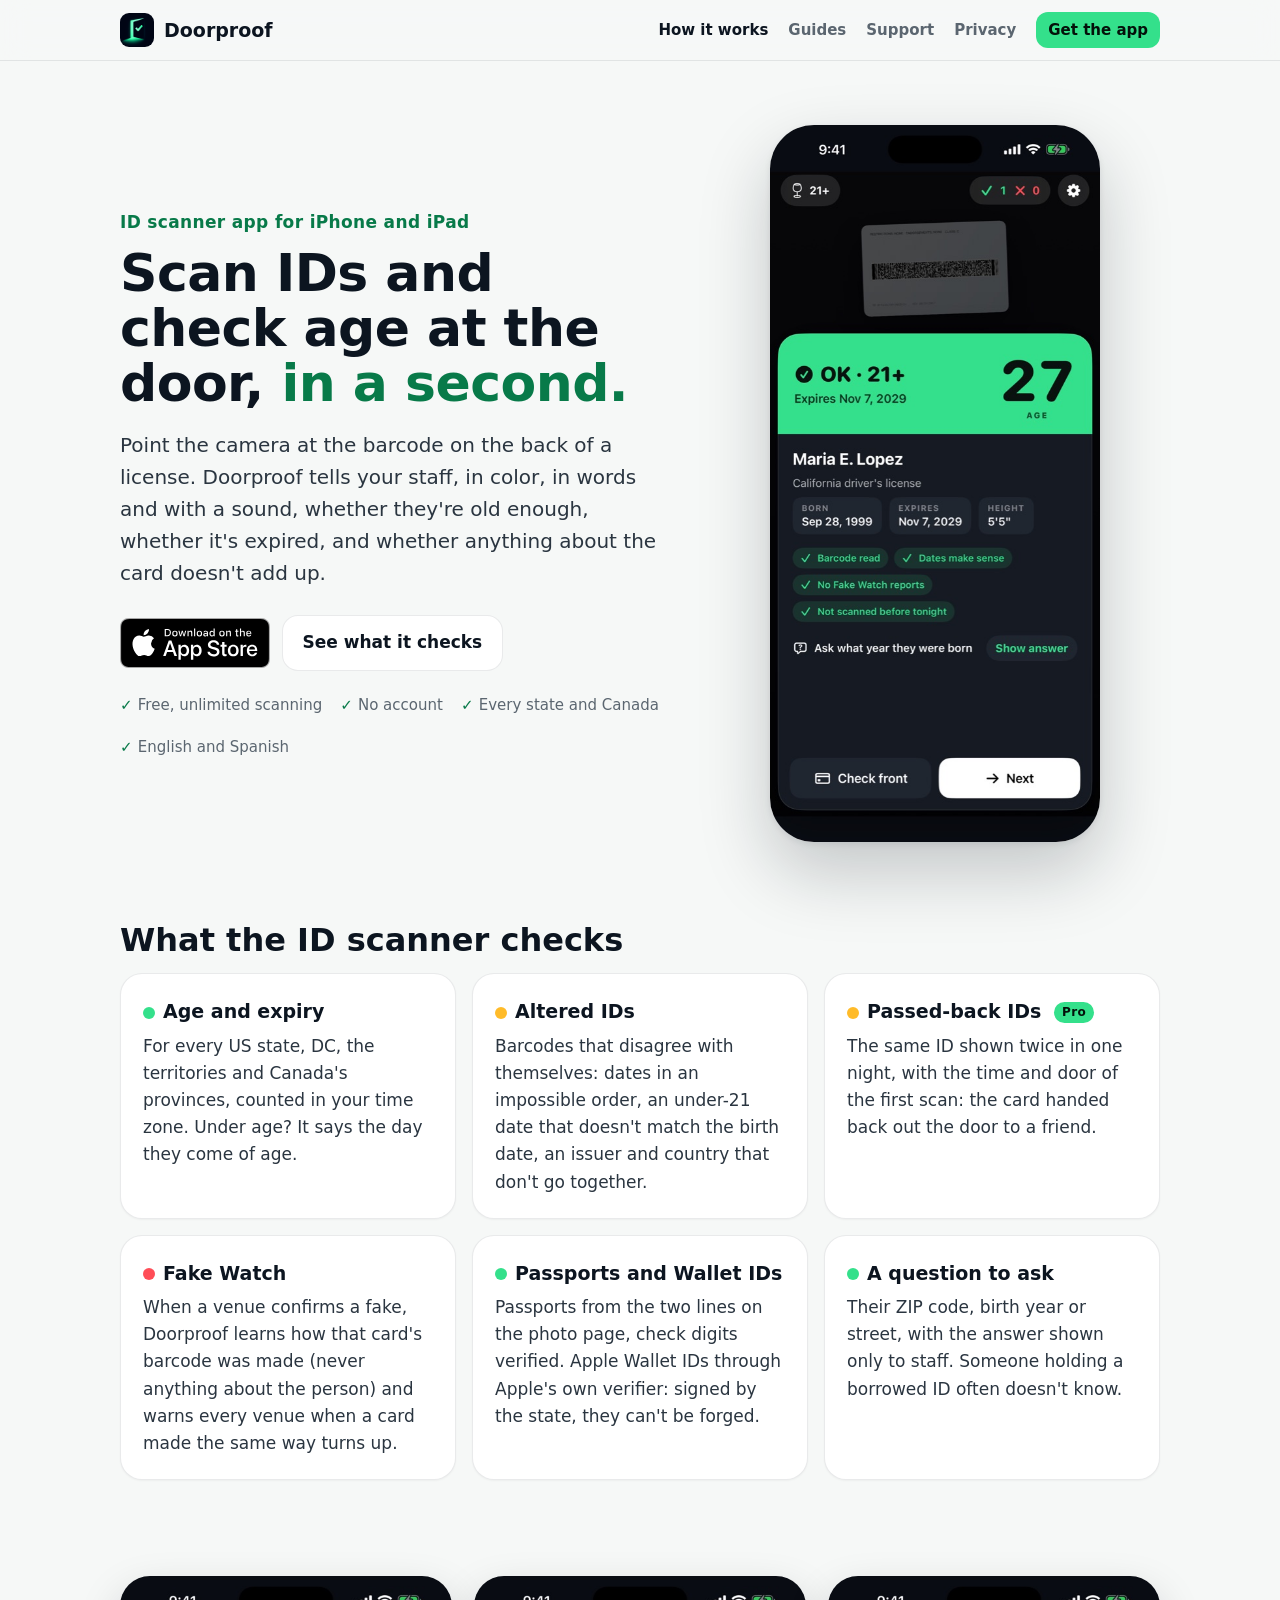
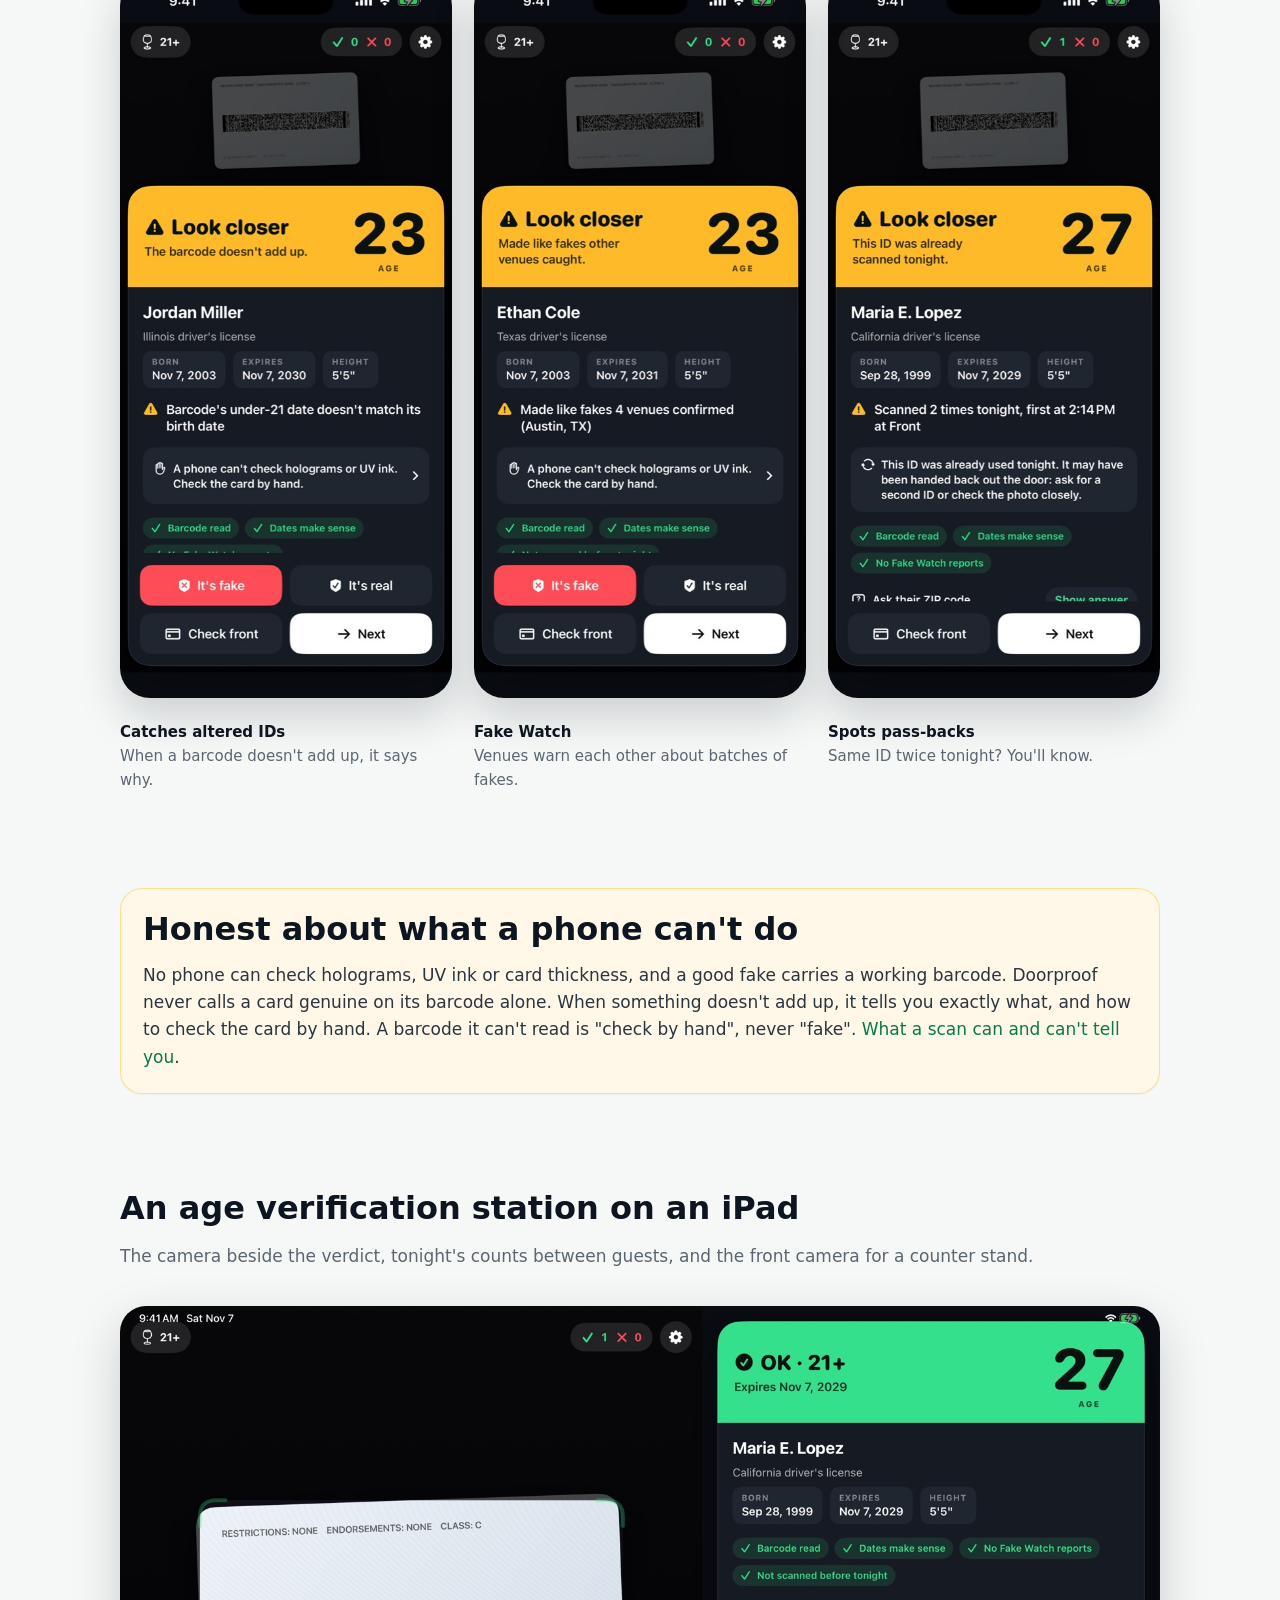
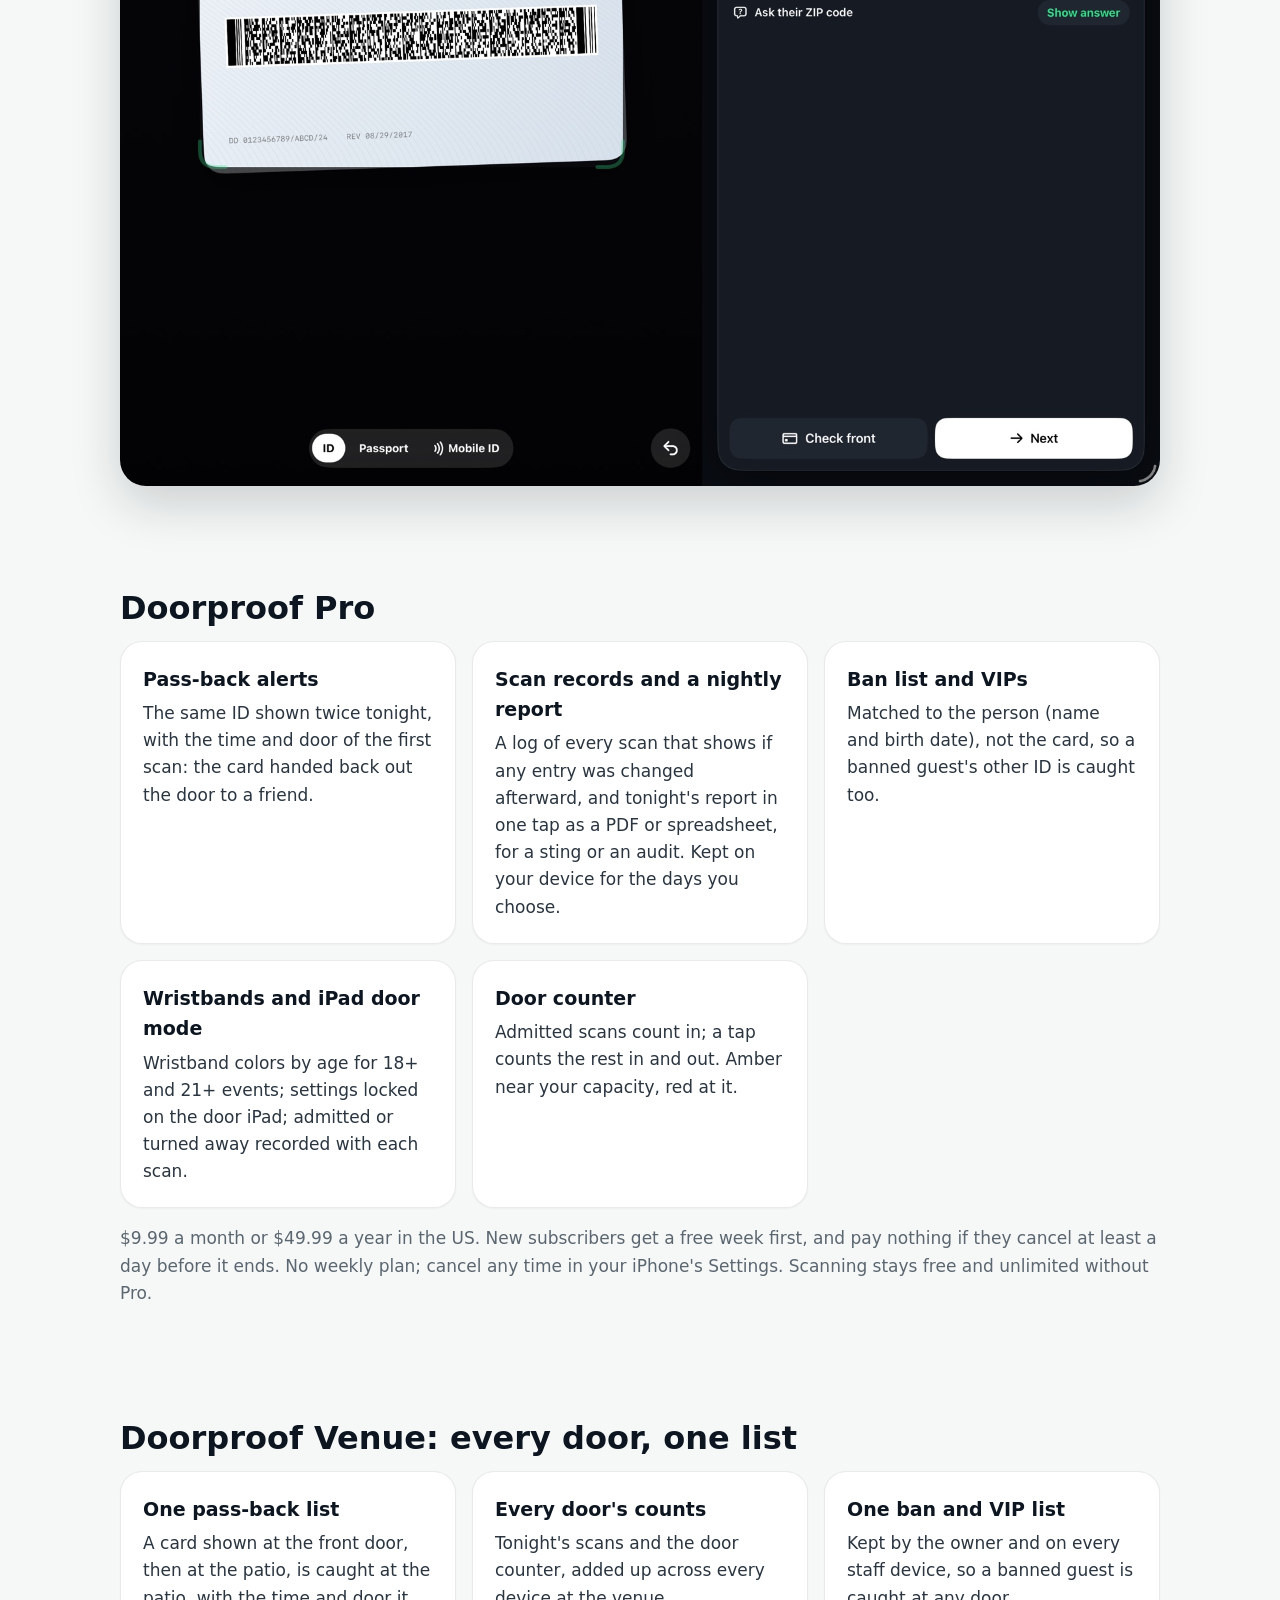
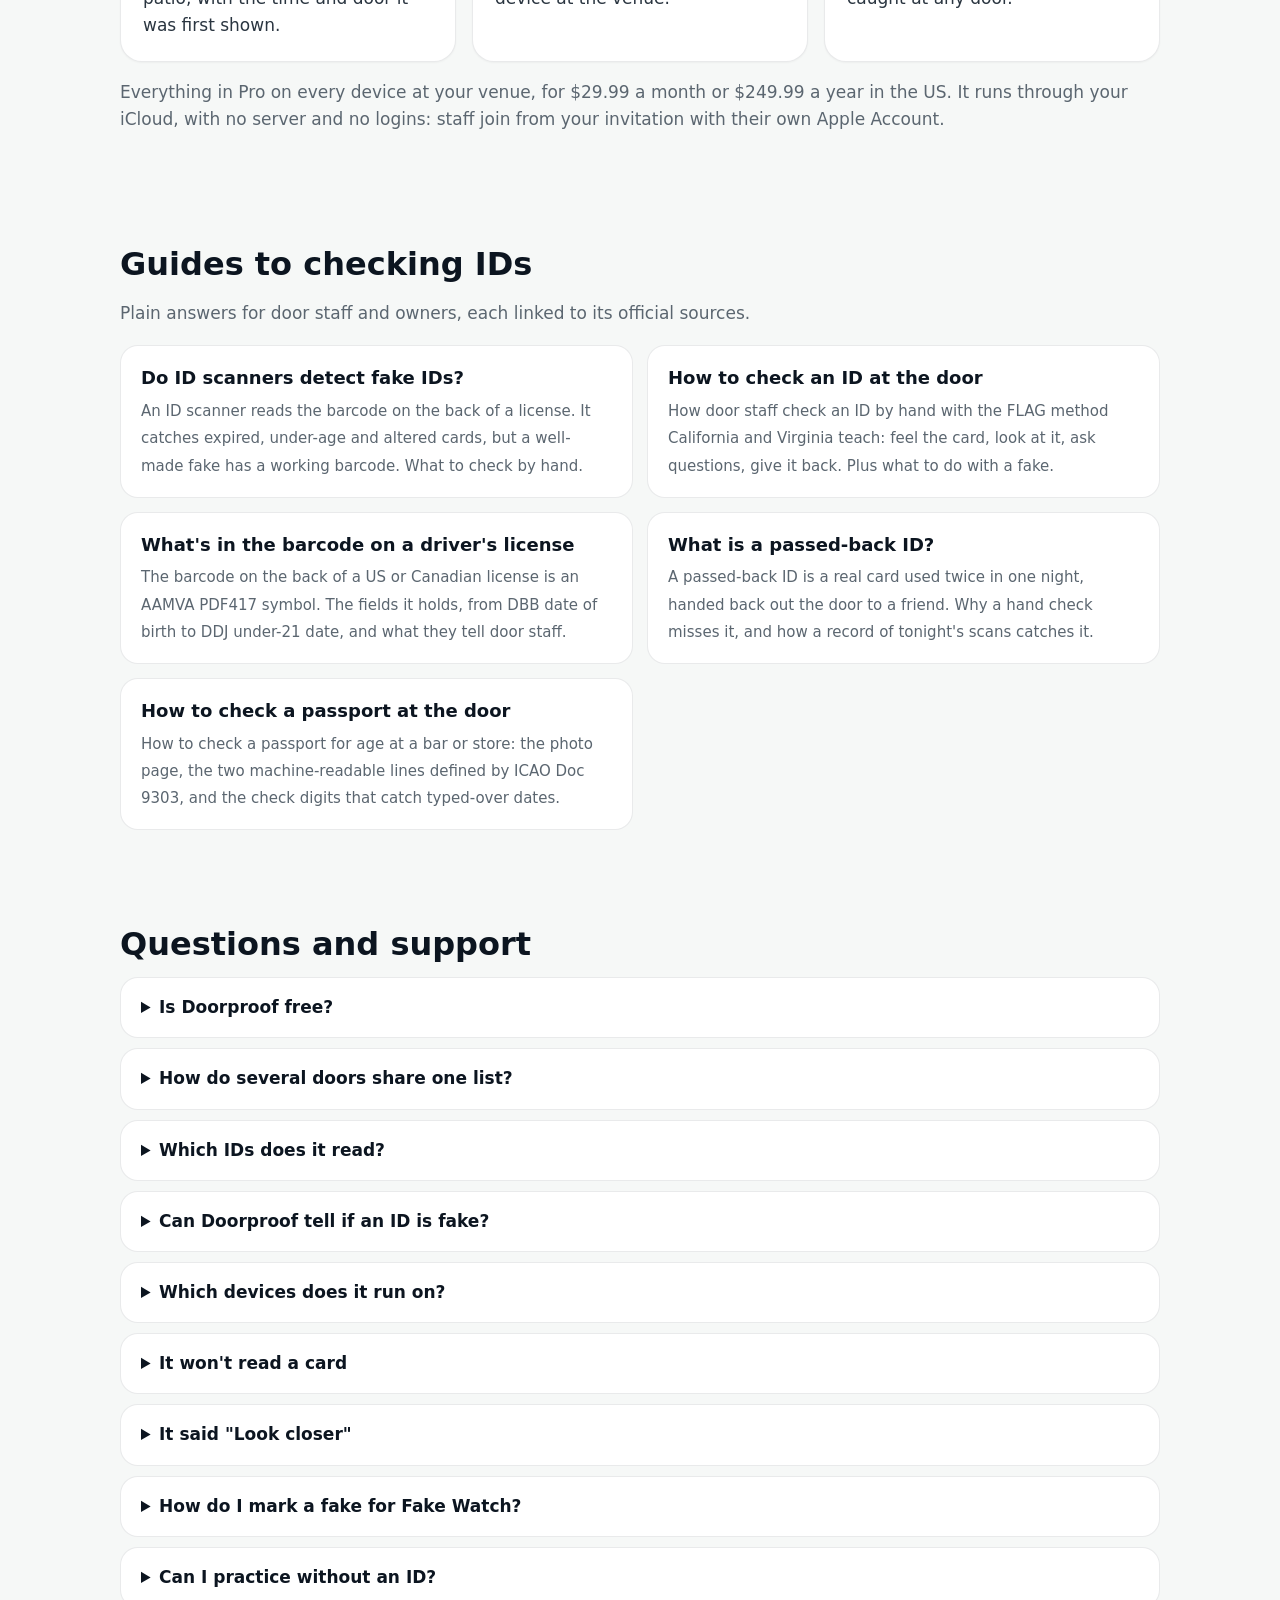
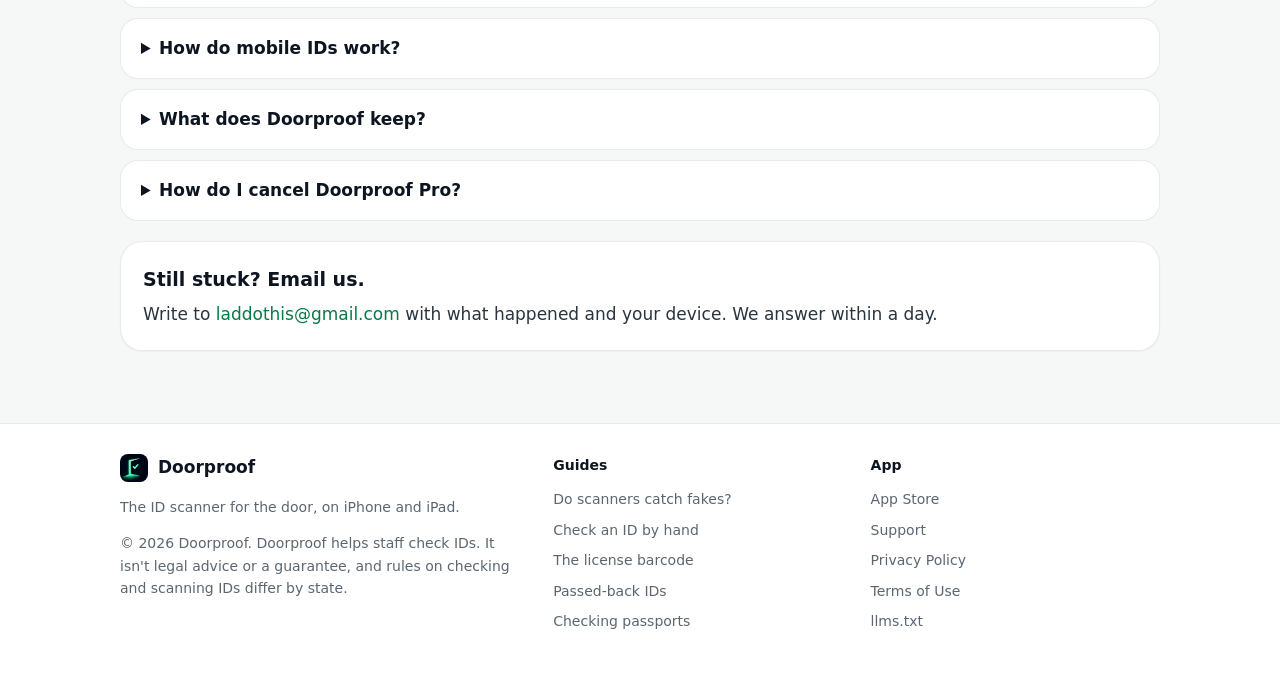
==== commit 47b14edf: "Doorproof Venue and the door counter: home page, FAQ, facts, offers, privacy policy Publish with the" ====
--- a/index.html
+++ b/index.html
@@ -24,8 +24,8 @@
 <link rel="stylesheet" href="style.css">
 <link rel="alternate" type="text/plain" title="llms.txt" href="llms.txt">
 <script type="application/ld+json">{"@context": "https://schema.org", "@type": "WebSite", "name": "Doorproof", "url": "https://coderalert0.github.io/doorproof-site/", "description": "Free, unlimited ID scanning on iPhone and iPad for bars, clubs and stores: age and expiry in a second, altered-ID checks and Fake Watch. Pro adds pass-back alerts.", "publisher": {"@type": "Organization", "name": "Doorproof", "url": "https://coderalert0.github.io/doorproof-site/", "logo": "https://coderalert0.github.io/doorproof-site/img/icon-512.png"}, "inLanguage": "en-US"}</script>
-<script type="application/ld+json">{"@context": "https://schema.org", "@type": "MobileApplication", "name": "Doorproof: ID Scanner & Age", "alternateName": "Doorproof", "url": "https://coderalert0.github.io/doorproof-site/", "installUrl": "https://apps.apple.com/us/app/id6832112189", "downloadUrl": "https://apps.apple.com/us/app/id6832112189", "operatingSystem": "iOS 17.0 or later", "applicationCategory": "BusinessApplication", "description": "Doorproof is an ID scanner and age verification app for iPhone and iPad. Door staff at bars, clubs, liquor stores and events point the camera at the barcode on the back of a US or Canadian driver's license or ID card, a passport's machine-readable lines, or an Apple Wallet ID, and get the age, the expiry and any sign the card was altered, in a second.", "image": "https://coderalert0.github.io/doorproof-site/img/icon-512.png", "screenshot": ["https://coderalert0.github.io/doorproof-site/img/1-demo.jpg", "https://coderalert0.github.io/doorproof-site/img/2-mismatch.jpg", "https://coderalert0.github.io/doorproof-site/img/3-fakewatch.jpg", "https://coderalert0.github.io/doorproof-site/img/4-passback.jpg"], "featureList": ["Age and expiry check", "Altered ID check", "Pass-back alerts (Pro)", "Fake Watch", "Passport MRZ reading", "Apple Wallet ID verification", "Scan records (Pro)", "Ban and VIP lists (Pro)", "Wristbands by age (Pro)", "iPad door mode (Pro)"], "inLanguage": ["en", "es-MX"], "publisher": {"@type": "Organization", "name": "Doorproof", "url": "https://coderalert0.github.io/doorproof-site/", "logo": "https://coderalert0.github.io/doorproof-site/img/icon-512.png"}, "offers": [{"@type": "Offer", "name": "Doorproof", "price": "0", "priceCurrency": "USD"}, {"@type": "Offer", "name": "Doorproof Pro, monthly", "price": "9.99", "priceCurrency": "USD"}, {"@type": "Offer", "name": "Doorproof Pro, yearly", "price": "49.99", "priceCurrency": "USD"}]}</script>
-<script type="application/ld+json">{"@context": "https://schema.org", "@type": "FAQPage", "mainEntity": [{"@type": "Question", "name": "Is Doorproof free?", "acceptedAnswer": {"@type": "Answer", "text": "Yes. Scanning is free and unlimited, with Fake Watch included and no account. Doorproof Pro adds pass-back alerts, scan records with a nightly report, ban and VIP lists, wristbands and iPad door mode for $9.99 a month or $49.99 a year in the US, with a free week first for new subscribers."}}, {"@type": "Question", "name": "Which IDs does it read?", "acceptedAnswer": {"@type": "Answer", "text": "Driver's licenses and ID cards from every US state, DC, the US territories and Canada's provinces, from the barcode on the back. Passports and passport-style ID cards from the machine-readable lines. Apple Wallet IDs through Apple's ID Verifier."}}, {"@type": "Question", "name": "Can Doorproof tell if an ID is fake?", "acceptedAnswer": {"@type": "Answer", "text": "It catches what a barcode can show: expired and under-age cards, altered cards whose barcode no longer adds up, and cards made like fakes other venues confirmed. A well-made fake carries a working barcode, so Doorproof never calls a card genuine on the barcode alone and tells staff what to check by hand."}}, {"@type": "Question", "name": "Which devices does it run on?", "acceptedAnswer": {"@type": "Answer", "text": "iPhone and iPad with iOS 17 or later. It's on the App Store in the United States and Canada, in English and Spanish."}}, {"@type": "Question", "name": "It won't read a card", "acceptedAnswer": {"@type": "Answer", "text": "Hold the back of the card flat, filling the frame, about a hand's width from the camera. In a dark room, tap the flashlight. If a barcode is worn or damaged, Doorproof says \"Check by hand\": that doesn't mean the card is fake."}}, {"@type": "Question", "name": "It said \"Look closer\"", "acceptedAnswer": {"@type": "Answer", "text": "The card is old enough and in date, but something doesn't add up, and the result says what. Check the card by hand: tilt it to see the hologram shift, feel for raised print, compare the photo, and ask the question Doorproof suggests."}}, {"@type": "Question", "name": "How do I mark a fake for Fake Watch?", "acceptedAnswer": {"@type": "Answer", "text": "Tap \"It's fake\" on a Look closer result, but only after checking the card by hand. Doorproof shares how its barcode was made and your city, never anything about the person. If a match was wrong, tap \"It's real\". You can turn sharing off in Settings."}}, {"@type": "Question", "name": "Can I practice without an ID?", "acceptedAnswer": {"@type": "Answer", "text": "Settings > Help > Practice with sample IDs shows what each result looks like. Samples aren't counted, recorded or shared."}}, {"@type": "Question", "name": "How do mobile IDs work?", "acceptedAnswer": {"@type": "Answer", "text": "Tap Mobile ID and have the guest hold their iPhone near yours. Apple's own screen shows you their name, photo and whether they're over 21, and you approve or turn them away there. It needs a US-region iPhone XS or later."}}, {"@type": "Question", "name": "What does Doorproof keep?", "acceptedAnswer": {"@type": "Answer", "text": "With records off (the default), only tonight's counts. With records on (Pro), a log on your device for as many days as you choose, with names and birth dates only if you turn that on. See the privacy policy."}}, {"@type": "Question", "name": "How do I cancel Doorproof Pro?", "acceptedAnswer": {"@type": "Answer", "text": "In Settings on your iPhone or iPad: your name > Subscriptions > Doorproof Pro. Restore purchases is in the app's Settings."}}]}</script>
+<script type="application/ld+json">{"@context": "https://schema.org", "@type": "MobileApplication", "name": "Doorproof: ID Scanner & Age", "alternateName": "Doorproof", "url": "https://coderalert0.github.io/doorproof-site/", "installUrl": "https://apps.apple.com/us/app/id6832112189", "downloadUrl": "https://apps.apple.com/us/app/id6832112189", "operatingSystem": "iOS 17.0 or later", "applicationCategory": "BusinessApplication", "description": "Doorproof is an ID scanner and age verification app for iPhone and iPad. Door staff at bars, clubs, liquor stores and events point the camera at the barcode on the back of a US or Canadian driver's license or ID card, a passport's machine-readable lines, or an Apple Wallet ID, and get the age, the expiry and any sign the card was altered, in a second.", "image": "https://coderalert0.github.io/doorproof-site/img/icon-512.png", "screenshot": ["https://coderalert0.github.io/doorproof-site/img/1-demo.jpg", "https://coderalert0.github.io/doorproof-site/img/2-mismatch.jpg", "https://coderalert0.github.io/doorproof-site/img/3-fakewatch.jpg", "https://coderalert0.github.io/doorproof-site/img/4-passback.jpg"], "featureList": ["Age and expiry check", "Altered ID check", "Pass-back alerts (Pro)", "Fake Watch", "Passport MRZ reading", "Apple Wallet ID verification", "Scan records (Pro)", "Door counter (Pro)", "Shared pass-backs and lists across devices (Venue)", "Ban and VIP lists (Pro)", "Wristbands by age (Pro)", "iPad door mode (Pro)"], "inLanguage": ["en", "es-MX"], "publisher": {"@type": "Organization", "name": "Doorproof", "url": "https://coderalert0.github.io/doorproof-site/", "logo": "https://coderalert0.github.io/doorproof-site/img/icon-512.png"}, "offers": [{"@type": "Offer", "name": "Doorproof", "price": "0", "priceCurrency": "USD"}, {"@type": "Offer", "name": "Doorproof Pro, monthly", "price": "9.99", "priceCurrency": "USD"}, {"@type": "Offer", "name": "Doorproof Pro, yearly", "price": "49.99", "priceCurrency": "USD"}, {"@type": "Offer", "name": "Doorproof Venue, monthly", "price": "29.99", "priceCurrency": "USD"}, {"@type": "Offer", "name": "Doorproof Venue, yearly", "price": "249.99", "priceCurrency": "USD"}]}</script>
+<script type="application/ld+json">{"@context": "https://schema.org", "@type": "FAQPage", "mainEntity": [{"@type": "Question", "name": "Is Doorproof free?", "acceptedAnswer": {"@type": "Answer", "text": "Yes. Scanning is free and unlimited, with Fake Watch included and no account. Doorproof Pro adds pass-back alerts, scan records with a nightly report, a door counter, ban and VIP lists, wristbands and iPad door mode for $9.99 a month or $49.99 a year in the US. Doorproof Venue puts Pro on every device at your venue, sharing one pass-back list, counts and lists, for $29.99 a month or $249.99 a year. Each has a free week first for new subscribers."}}, {"@type": "Question", "name": "How do several doors share one list?", "acceptedAnswer": {"@type": "Answer", "text": "With Doorproof Venue, the owner taps Settings > Your venue's devices > Invite staff devices and sends the invitation by Messages or Mail. Staff open it on their iPhone or iPad, signed in to their own Apple Account, and Doorproof joins the venue: the same pass-back list, counts and ban list at every door, through the owner's iCloud."}}, {"@type": "Question", "name": "Which IDs does it read?", "acceptedAnswer": {"@type": "Answer", "text": "Driver's licenses and ID cards from every US state, DC, the US territories and Canada's provinces, from the barcode on the back. Passports and passport-style ID cards from the machine-readable lines. Apple Wallet IDs through Apple's ID Verifier."}}, {"@type": "Question", "name": "Can Doorproof tell if an ID is fake?", "acceptedAnswer": {"@type": "Answer", "text": "It catches what a barcode can show: expired and under-age cards, altered cards whose barcode no longer adds up, and cards made like fakes other venues confirmed. A well-made fake carries a working barcode, so Doorproof never calls a card genuine on the barcode alone and tells staff what to check by hand."}}, {"@type": "Question", "name": "Which devices does it run on?", "acceptedAnswer": {"@type": "Answer", "text": "iPhone and iPad with iOS 17 or later. It's on the App Store in the United States and Canada, in English and Spanish."}}, {"@type": "Question", "name": "It won't read a card", "acceptedAnswer": {"@type": "Answer", "text": "Hold the back of the card flat, filling the frame, about a hand's width from the camera. In a dark room, tap the flashlight. If a barcode is worn or damaged, Doorproof says \"Check by hand\": that doesn't mean the card is fake."}}, {"@type": "Question", "name": "It said \"Look closer\"", "acceptedAnswer": {"@type": "Answer", "text": "The card is old enough and in date, but something doesn't add up, and the result says what. Check the card by hand: tilt it to see the hologram shift, feel for raised print, compare the photo, and ask the question Doorproof suggests."}}, {"@type": "Question", "name": "How do I mark a fake for Fake Watch?", "acceptedAnswer": {"@type": "Answer", "text": "Tap \"It's fake\" on a Look closer result, but only after checking the card by hand. Doorproof shares how its barcode was made and your city, never anything about the person. If a match was wrong, tap \"It's real\". You can turn sharing off in Settings."}}, {"@type": "Question", "name": "Can I practice without an ID?", "acceptedAnswer": {"@type": "Answer", "text": "Settings > Help > Practice with sample IDs shows what each result looks like. Samples aren't counted, recorded or shared."}}, {"@type": "Question", "name": "How do mobile IDs work?", "acceptedAnswer": {"@type": "Answer", "text": "Tap Mobile ID and have the guest hold their iPhone near yours. Apple's own screen shows you their name, photo and whether they're over 21, and you approve or turn them away there. It needs a US-region iPhone XS or later."}}, {"@type": "Question", "name": "What does Doorproof keep?", "acceptedAnswer": {"@type": "Answer", "text": "With records off (the default), only tonight's counts. With records on (Pro), a log on your device for as many days as you choose, with names and birth dates only if you turn that on. See the privacy policy."}}, {"@type": "Question", "name": "How do I cancel Doorproof Pro?", "acceptedAnswer": {"@type": "Answer", "text": "In Settings on your iPhone or iPad: your name > Subscriptions > Doorproof Pro. Restore purchases is in the app's Settings."}}]}</script>
 </head>
 <body>
 <a class="skip" href="#main">Skip to content</a>
@@ -96,8 +96,19 @@
     <div class="card"><h3>Scan records and a nightly report</h3><p>A log of every scan that shows if any entry was changed afterward, and tonight's report in one tap as a PDF or spreadsheet, for a sting or an audit. Kept on your device for the days you choose.</p></div>
     <div class="card"><h3>Ban list and VIPs</h3><p>Matched to the person (name and birth date), not the card, so a banned guest's other ID is caught too.</p></div>
     <div class="card"><h3>Wristbands and iPad door mode</h3><p>Wristband colors by age for 18+ and 21+ events; settings locked on the door iPad; admitted or turned away recorded with each scan.</p></div>
+    <div class="card"><h3>Door counter</h3><p>Admitted scans count in; a tap counts the rest in and out. Amber near your capacity, red at it.</p></div>
   </div>
   <p class="muted">$9.99 a month or $49.99 a year in the US. New subscribers get a free week first, and pay nothing if they cancel at least a day before it ends. No weekly plan; cancel any time in your iPhone's Settings. Scanning stays free and unlimited without Pro.</p>
+</section>
+
+<section class="wrap" id="venue">
+  <h2>Doorproof Venue: every door, one list</h2>
+  <div class="grid">
+    <div class="card"><h3>One pass-back list</h3><p>A card shown at the front door, then at the patio, is caught at the patio, with the time and door it was first shown.</p></div>
+    <div class="card"><h3>Every door's counts</h3><p>Tonight's scans and the door counter, added up across every device at the venue.</p></div>
+    <div class="card"><h3>One ban and VIP list</h3><p>Kept by the owner and on every staff device, so a banned guest is caught at any door.</p></div>
+  </div>
+  <p class="muted">Everything in Pro on every device at your venue, for $29.99 a month or $249.99 a year in the US. It runs through your iCloud, with no server and no logins: staff join from your invitation with their own Apple Account.</p>
 </section>
 
 <section class="wrap" id="guides">
@@ -108,7 +119,8 @@
 
 <section class="wrap" id="support">
   <h2>Questions and support</h2>
-  <details><summary>Is Doorproof free?</summary><p>Yes. Scanning is free and unlimited, with Fake Watch included and no account. Doorproof Pro adds pass-back alerts, scan records with a nightly report, ban and VIP lists, wristbands and iPad door mode for $9.99 a month or $49.99 a year in the US, with a free week first for new subscribers.</p></details>
+  <details><summary>Is Doorproof free?</summary><p>Yes. Scanning is free and unlimited, with Fake Watch included and no account. Doorproof Pro adds pass-back alerts, scan records with a nightly report, a door counter, ban and VIP lists, wristbands and iPad door mode for $9.99 a month or $49.99 a year in the US. Doorproof Venue puts Pro on every device at your venue, sharing one pass-back list, counts and lists, for $29.99 a month or $249.99 a year. Each has a free week first for new subscribers.</p></details>
+  <details><summary>How do several doors share one list?</summary><p>With Doorproof Venue, the owner taps Settings &gt; Your venue's devices &gt; Invite staff devices and sends the invitation by Messages or Mail. Staff open it on their iPhone or iPad, signed in to their own Apple Account, and Doorproof joins the venue: the same pass-back list, counts and ban list at every door, through the owner's iCloud.</p></details>
   <details><summary>Which IDs does it read?</summary><p>Driver's licenses and ID cards from every US state, DC, the US territories and Canada's provinces, from the barcode on the back. Passports and passport-style ID cards from the machine-readable lines. Apple Wallet IDs through Apple's ID Verifier.</p></details>
   <details><summary>Can Doorproof tell if an ID is fake?</summary><p>It catches what a barcode can show: expired and under-age cards, altered cards whose barcode no longer adds up, and cards made like fakes other venues confirmed. A well-made fake carries a working barcode, so Doorproof never calls a card genuine on the barcode alone and tells staff what to check by hand.</p></details>
   <details><summary>Which devices does it run on?</summary><p>iPhone and iPad with iOS 17 or later. It's on the App Store in the United States and Canada, in English and Spanish.</p></details>
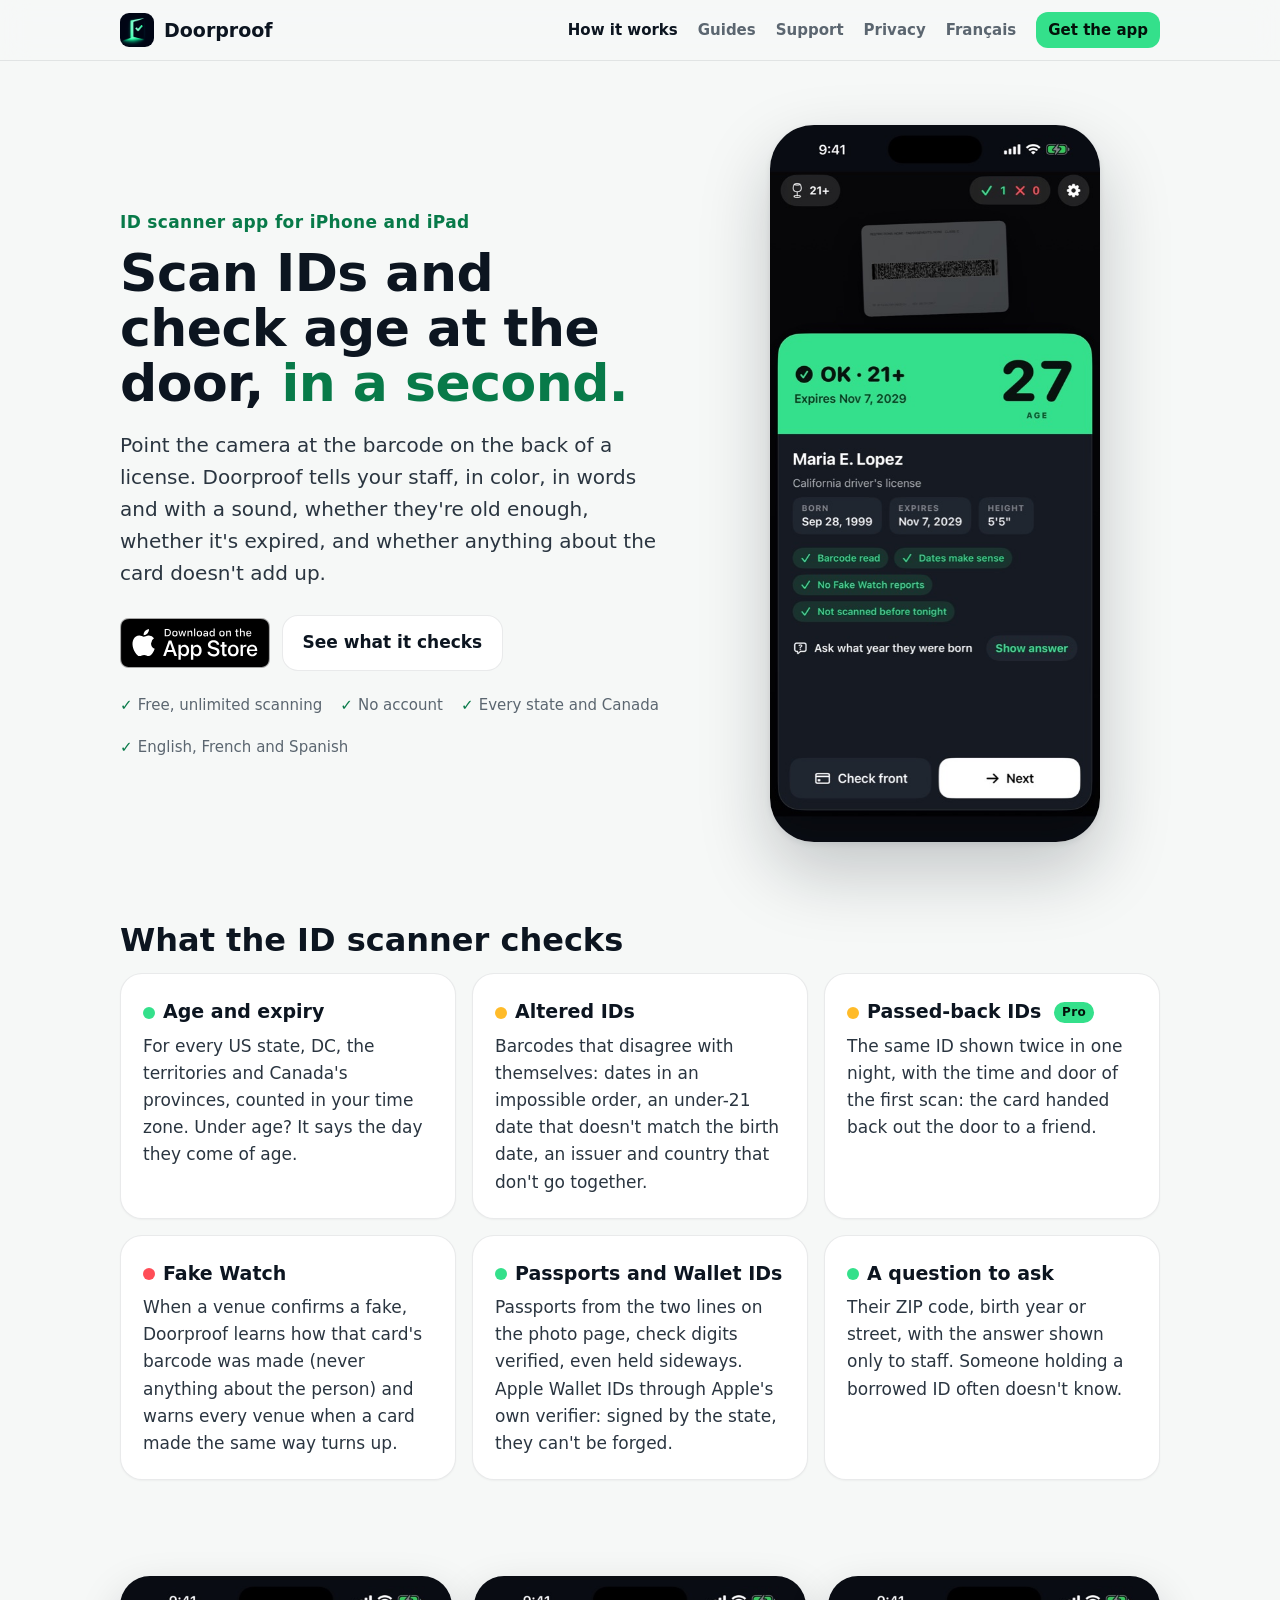
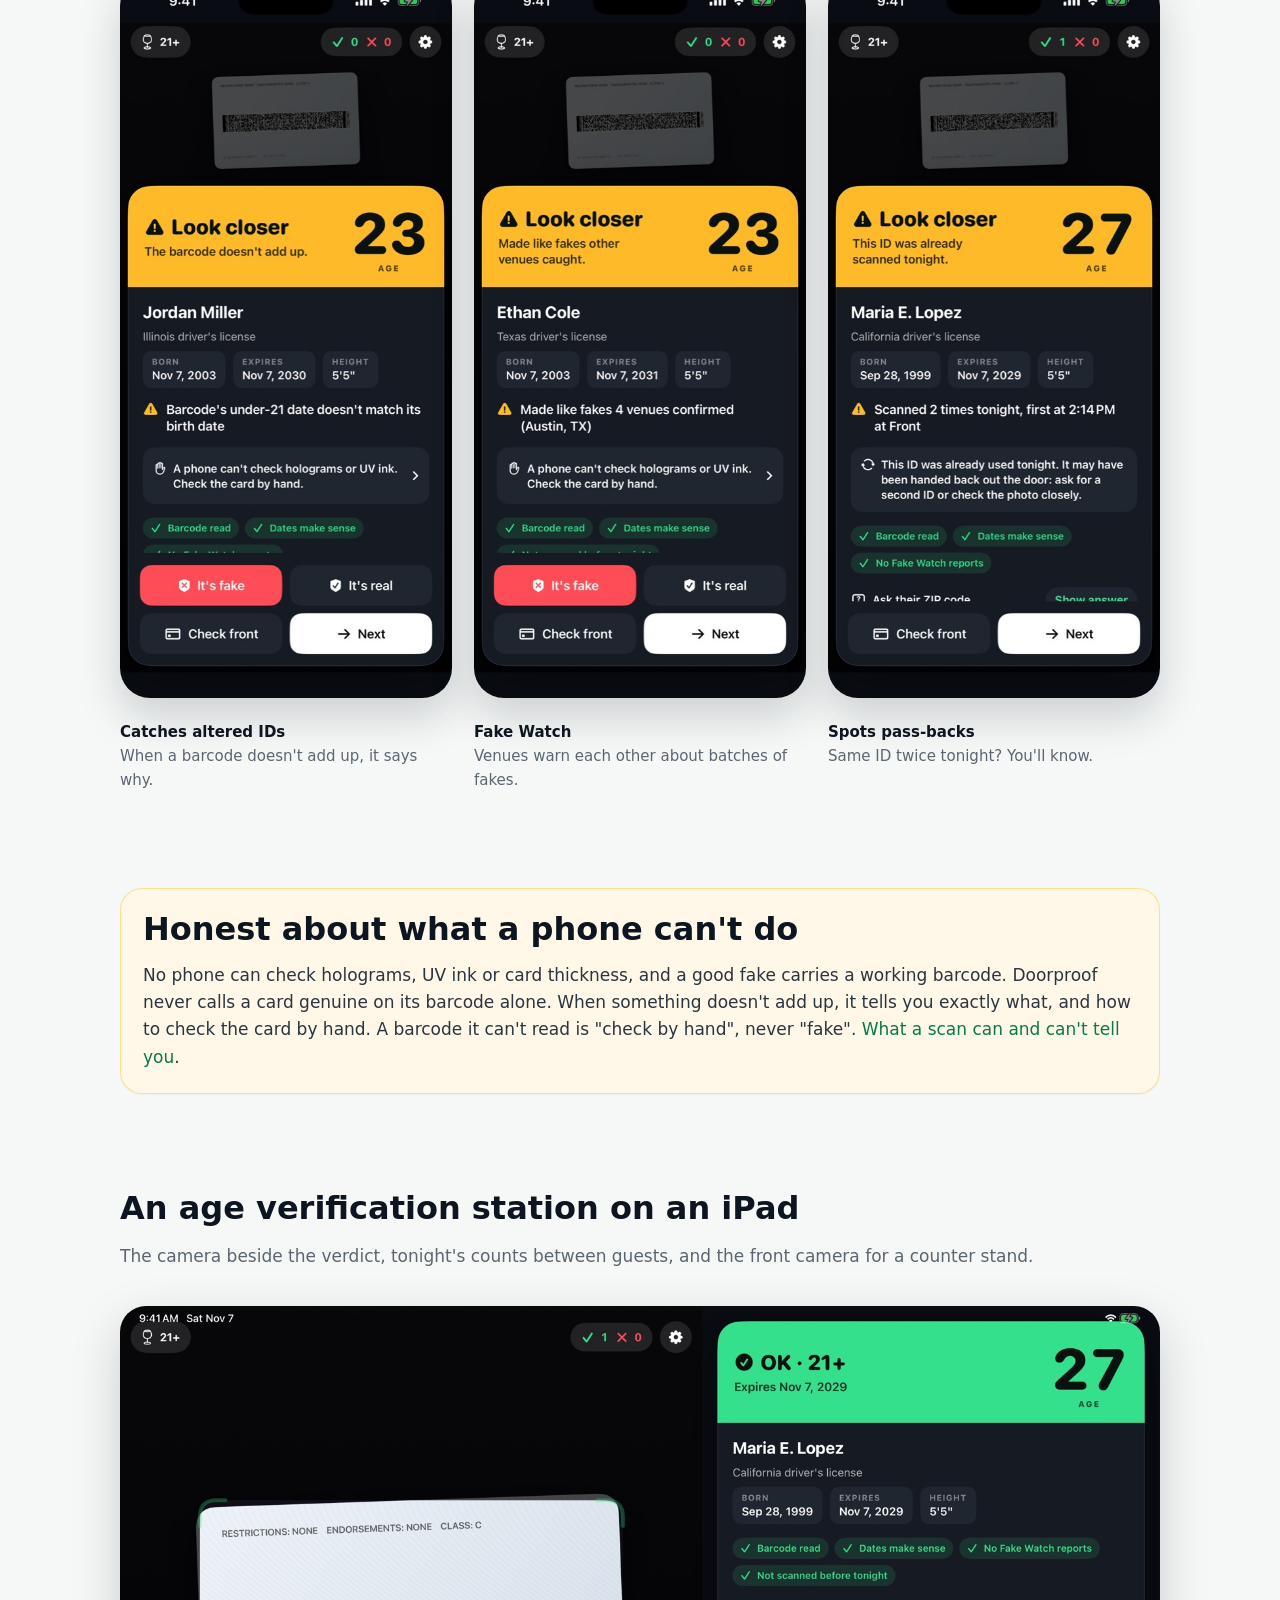
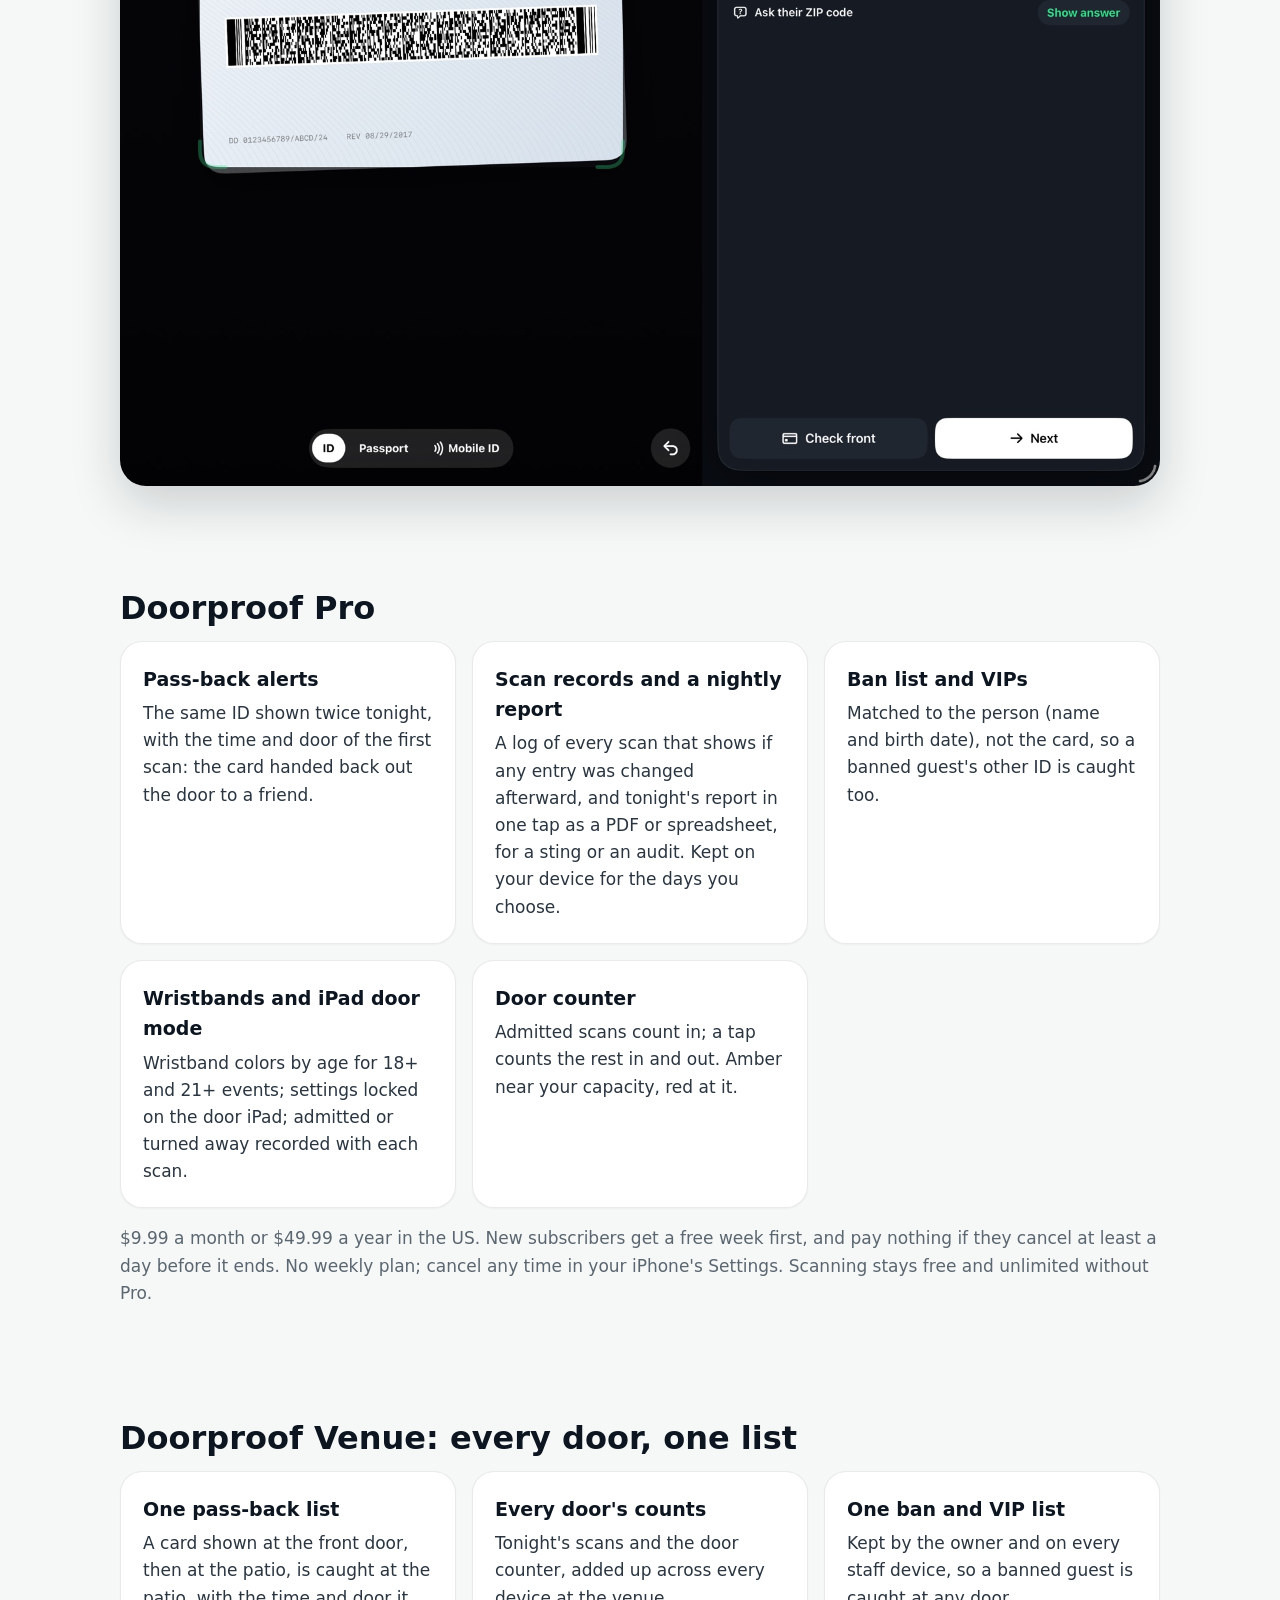
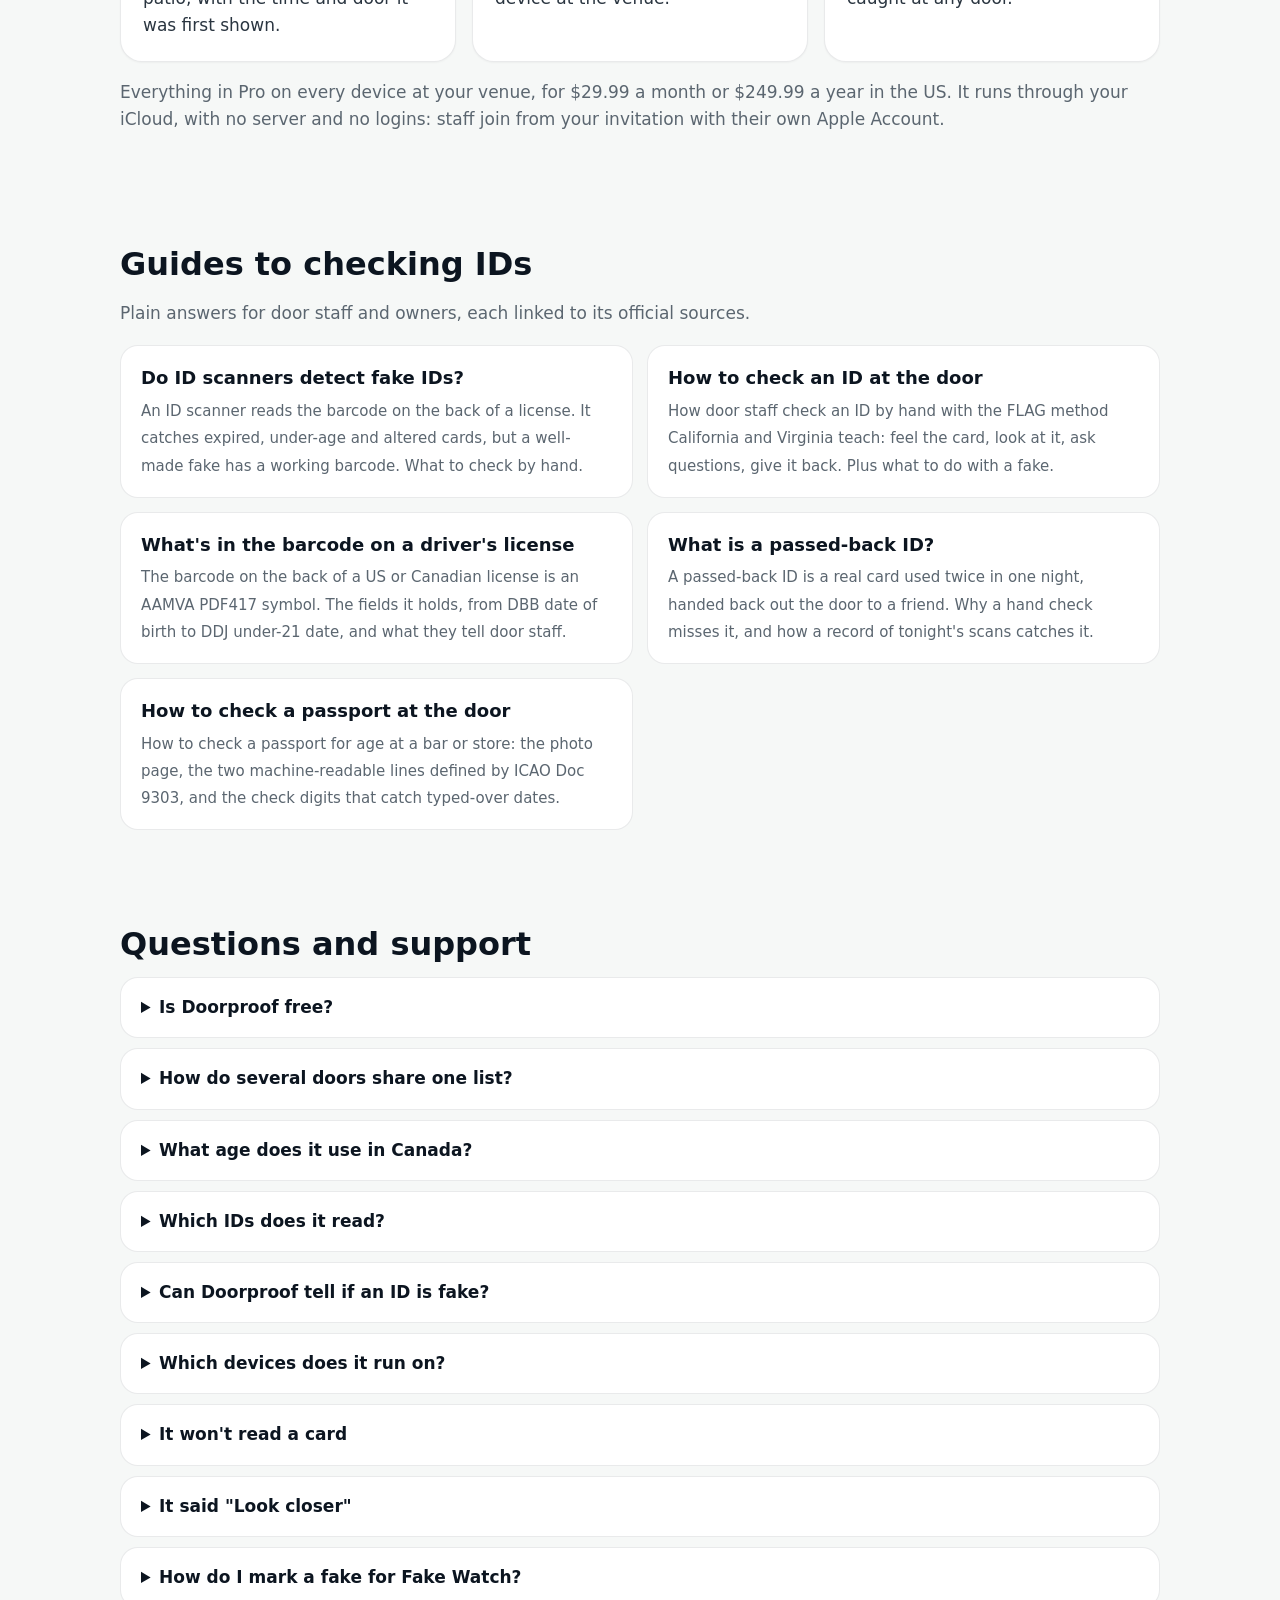
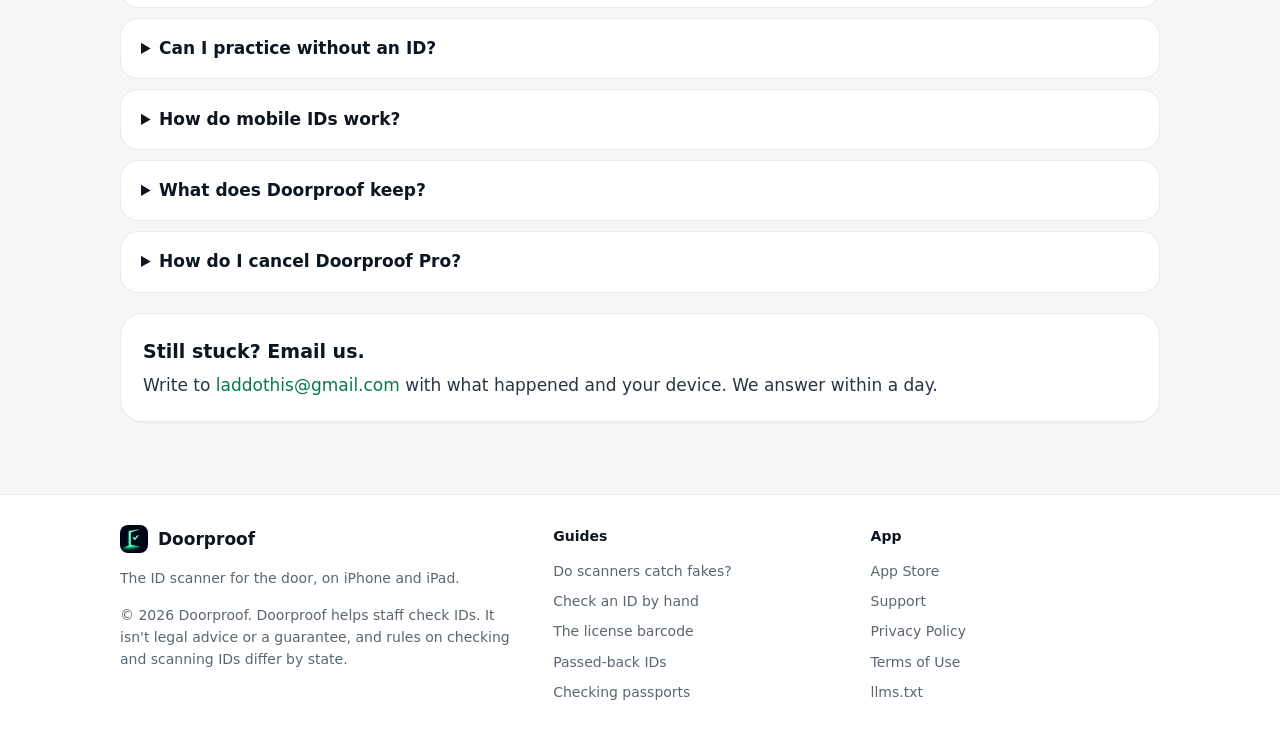
==== commit cb19625f: "French (Canada) home page and privacy policy; Canada's ages by province; three languages; passports " ====
--- a/index.html
+++ b/index.html
@@ -7,6 +7,9 @@
 <meta name="description" content="Free, unlimited ID scanning on iPhone and iPad for bars, clubs and stores: age and expiry in a second, altered-ID checks and Fake Watch. Pro adds pass-back alerts.">
 <meta name="robots" content="index,follow,max-snippet:-1,max-image-preview:large">
 <link rel="canonical" href="https://coderalert0.github.io/doorproof-site/">
+<link rel="alternate" hreflang="en" href="https://coderalert0.github.io/doorproof-site/">
+<link rel="alternate" hreflang="fr-CA" href="https://coderalert0.github.io/doorproof-site/fr/">
+<link rel="alternate" hreflang="x-default" href="https://coderalert0.github.io/doorproof-site/">
 <meta name="theme-color" content="#f6f8f7">
 <meta name="apple-itunes-app" content="app-id=6832112189">
 <meta property="og:type" content="website">
@@ -24,8 +27,8 @@
 <link rel="stylesheet" href="style.css">
 <link rel="alternate" type="text/plain" title="llms.txt" href="llms.txt">
 <script type="application/ld+json">{"@context": "https://schema.org", "@type": "WebSite", "name": "Doorproof", "url": "https://coderalert0.github.io/doorproof-site/", "description": "Free, unlimited ID scanning on iPhone and iPad for bars, clubs and stores: age and expiry in a second, altered-ID checks and Fake Watch. Pro adds pass-back alerts.", "publisher": {"@type": "Organization", "name": "Doorproof", "url": "https://coderalert0.github.io/doorproof-site/", "logo": "https://coderalert0.github.io/doorproof-site/img/icon-512.png"}, "inLanguage": "en-US"}</script>
-<script type="application/ld+json">{"@context": "https://schema.org", "@type": "MobileApplication", "name": "Doorproof: ID Scanner & Age", "alternateName": "Doorproof", "url": "https://coderalert0.github.io/doorproof-site/", "installUrl": "https://apps.apple.com/us/app/id6832112189", "downloadUrl": "https://apps.apple.com/us/app/id6832112189", "operatingSystem": "iOS 17.0 or later", "applicationCategory": "BusinessApplication", "description": "Doorproof is an ID scanner and age verification app for iPhone and iPad. Door staff at bars, clubs, liquor stores and events point the camera at the barcode on the back of a US or Canadian driver's license or ID card, a passport's machine-readable lines, or an Apple Wallet ID, and get the age, the expiry and any sign the card was altered, in a second.", "image": "https://coderalert0.github.io/doorproof-site/img/icon-512.png", "screenshot": ["https://coderalert0.github.io/doorproof-site/img/1-demo.jpg", "https://coderalert0.github.io/doorproof-site/img/2-mismatch.jpg", "https://coderalert0.github.io/doorproof-site/img/3-fakewatch.jpg", "https://coderalert0.github.io/doorproof-site/img/4-passback.jpg"], "featureList": ["Age and expiry check", "Altered ID check", "Pass-back alerts (Pro)", "Fake Watch", "Passport MRZ reading", "Apple Wallet ID verification", "Scan records (Pro)", "Door counter (Pro)", "Shared pass-backs and lists across devices (Venue)", "Ban and VIP lists (Pro)", "Wristbands by age (Pro)", "iPad door mode (Pro)"], "inLanguage": ["en", "es-MX"], "publisher": {"@type": "Organization", "name": "Doorproof", "url": "https://coderalert0.github.io/doorproof-site/", "logo": "https://coderalert0.github.io/doorproof-site/img/icon-512.png"}, "offers": [{"@type": "Offer", "name": "Doorproof", "price": "0", "priceCurrency": "USD"}, {"@type": "Offer", "name": "Doorproof Pro, monthly", "price": "9.99", "priceCurrency": "USD"}, {"@type": "Offer", "name": "Doorproof Pro, yearly", "price": "49.99", "priceCurrency": "USD"}, {"@type": "Offer", "name": "Doorproof Venue, monthly", "price": "29.99", "priceCurrency": "USD"}, {"@type": "Offer", "name": "Doorproof Venue, yearly", "price": "249.99", "priceCurrency": "USD"}]}</script>
-<script type="application/ld+json">{"@context": "https://schema.org", "@type": "FAQPage", "mainEntity": [{"@type": "Question", "name": "Is Doorproof free?", "acceptedAnswer": {"@type": "Answer", "text": "Yes. Scanning is free and unlimited, with Fake Watch included and no account. Doorproof Pro adds pass-back alerts, scan records with a nightly report, a door counter, ban and VIP lists, wristbands and iPad door mode for $9.99 a month or $49.99 a year in the US. Doorproof Venue puts Pro on every device at your venue, sharing one pass-back list, counts and lists, for $29.99 a month or $249.99 a year. Each has a free week first for new subscribers."}}, {"@type": "Question", "name": "How do several doors share one list?", "acceptedAnswer": {"@type": "Answer", "text": "With Doorproof Venue, the owner taps Settings > Your venue's devices > Invite staff devices and sends the invitation by Messages or Mail. Staff open it on their iPhone or iPad, signed in to their own Apple Account, and Doorproof joins the venue: the same pass-back list, counts and ban list at every door, through the owner's iCloud."}}, {"@type": "Question", "name": "Which IDs does it read?", "acceptedAnswer": {"@type": "Answer", "text": "Driver's licenses and ID cards from every US state, DC, the US territories and Canada's provinces, from the barcode on the back. Passports and passport-style ID cards from the machine-readable lines. Apple Wallet IDs through Apple's ID Verifier."}}, {"@type": "Question", "name": "Can Doorproof tell if an ID is fake?", "acceptedAnswer": {"@type": "Answer", "text": "It catches what a barcode can show: expired and under-age cards, altered cards whose barcode no longer adds up, and cards made like fakes other venues confirmed. A well-made fake carries a working barcode, so Doorproof never calls a card genuine on the barcode alone and tells staff what to check by hand."}}, {"@type": "Question", "name": "Which devices does it run on?", "acceptedAnswer": {"@type": "Answer", "text": "iPhone and iPad with iOS 17 or later. It's on the App Store in the United States and Canada, in English and Spanish."}}, {"@type": "Question", "name": "It won't read a card", "acceptedAnswer": {"@type": "Answer", "text": "Hold the back of the card flat, filling the frame, about a hand's width from the camera. In a dark room, tap the flashlight. If a barcode is worn or damaged, Doorproof says \"Check by hand\": that doesn't mean the card is fake."}}, {"@type": "Question", "name": "It said \"Look closer\"", "acceptedAnswer": {"@type": "Answer", "text": "The card is old enough and in date, but something doesn't add up, and the result says what. Check the card by hand: tilt it to see the hologram shift, feel for raised print, compare the photo, and ask the question Doorproof suggests."}}, {"@type": "Question", "name": "How do I mark a fake for Fake Watch?", "acceptedAnswer": {"@type": "Answer", "text": "Tap \"It's fake\" on a Look closer result, but only after checking the card by hand. Doorproof shares how its barcode was made and your city, never anything about the person. If a match was wrong, tap \"It's real\". You can turn sharing off in Settings."}}, {"@type": "Question", "name": "Can I practice without an ID?", "acceptedAnswer": {"@type": "Answer", "text": "Settings > Help > Practice with sample IDs shows what each result looks like. Samples aren't counted, recorded or shared."}}, {"@type": "Question", "name": "How do mobile IDs work?", "acceptedAnswer": {"@type": "Answer", "text": "Tap Mobile ID and have the guest hold their iPhone near yours. Apple's own screen shows you their name, photo and whether they're over 21, and you approve or turn them away there. It needs a US-region iPhone XS or later."}}, {"@type": "Question", "name": "What does Doorproof keep?", "acceptedAnswer": {"@type": "Answer", "text": "With records off (the default), only tonight's counts. With records on (Pro), a log on your device for as many days as you choose, with names and birth dates only if you turn that on. See the privacy policy."}}, {"@type": "Question", "name": "How do I cancel Doorproof Pro?", "acceptedAnswer": {"@type": "Answer", "text": "In Settings on your iPhone or iPad: your name > Subscriptions > Doorproof Pro. Restore purchases is in the app's Settings."}}]}</script>
+<script type="application/ld+json">{"@context": "https://schema.org", "@type": "MobileApplication", "name": "Doorproof: ID Scanner & Age", "alternateName": "Doorproof", "url": "https://coderalert0.github.io/doorproof-site/", "installUrl": "https://apps.apple.com/us/app/id6832112189", "downloadUrl": "https://apps.apple.com/us/app/id6832112189", "operatingSystem": "iOS 17.0 or later", "applicationCategory": "BusinessApplication", "description": "Doorproof is an ID scanner and age verification app for iPhone and iPad. Door staff at bars, clubs, liquor stores and events point the camera at the barcode on the back of a US or Canadian driver's license or ID card, a passport's machine-readable lines, or an Apple Wallet ID, and get the age, the expiry and any sign the card was altered, in a second.", "image": "https://coderalert0.github.io/doorproof-site/img/icon-512.png", "screenshot": ["https://coderalert0.github.io/doorproof-site/img/1-demo.jpg", "https://coderalert0.github.io/doorproof-site/img/2-mismatch.jpg", "https://coderalert0.github.io/doorproof-site/img/3-fakewatch.jpg", "https://coderalert0.github.io/doorproof-site/img/4-passback.jpg"], "featureList": ["Age and expiry check", "Altered ID check", "Pass-back alerts (Pro)", "Fake Watch", "Passport MRZ reading", "Apple Wallet ID verification", "Scan records (Pro)", "Door counter (Pro)", "Shared pass-backs and lists across devices (Venue)", "Ban and VIP lists (Pro)", "Wristbands by age (Pro)", "iPad door mode (Pro)"], "inLanguage": ["en", "fr-CA", "es-MX"], "publisher": {"@type": "Organization", "name": "Doorproof", "url": "https://coderalert0.github.io/doorproof-site/", "logo": "https://coderalert0.github.io/doorproof-site/img/icon-512.png"}, "offers": [{"@type": "Offer", "name": "Doorproof", "price": "0", "priceCurrency": "USD"}, {"@type": "Offer", "name": "Doorproof Pro, monthly", "price": "9.99", "priceCurrency": "USD"}, {"@type": "Offer", "name": "Doorproof Pro, yearly", "price": "49.99", "priceCurrency": "USD"}, {"@type": "Offer", "name": "Doorproof Venue, monthly", "price": "29.99", "priceCurrency": "USD"}, {"@type": "Offer", "name": "Doorproof Venue, yearly", "price": "249.99", "priceCurrency": "USD"}]}</script>
+<script type="application/ld+json">{"@context": "https://schema.org", "@type": "FAQPage", "mainEntity": [{"@type": "Question", "name": "Is Doorproof free?", "acceptedAnswer": {"@type": "Answer", "text": "Yes. Scanning is free and unlimited, with Fake Watch included and no account. Doorproof Pro adds pass-back alerts, scan records with a nightly report, a door counter, ban and VIP lists, wristbands and iPad door mode for $9.99 a month or $49.99 a year in the US. Doorproof Venue puts Pro on every device at your venue, sharing one pass-back list, counts and lists, for $29.99 a month or $249.99 a year. Each has a free week first for new subscribers."}}, {"@type": "Question", "name": "How do several doors share one list?", "acceptedAnswer": {"@type": "Answer", "text": "With Doorproof Venue, the owner taps Settings > Your venue's devices > Invite staff devices and sends the invitation by Messages or Mail. Staff open it on their iPhone or iPad, signed in to their own Apple Account, and Doorproof joins the venue: the same pass-back list, counts and ban list at every door, through the owner's iCloud."}}, {"@type": "Question", "name": "What age does it use in Canada?", "acceptedAnswer": {"@type": "Answer", "text": "On the first run, pick your province or territory and your kind of venue, and Doorproof sets the legal age to match: for example 18 for a bar in Quebec, Alberta and Manitoba, 19 elsewhere, and 21 for cannabis in Quebec. You can change it any time in Settings, and you confirm the age that applies to your venue."}}, {"@type": "Question", "name": "Which IDs does it read?", "acceptedAnswer": {"@type": "Answer", "text": "Driver's licenses and ID cards from every US state, DC, the US territories and Canada's provinces, from the barcode on the back. Passports and passport-style ID cards from the machine-readable lines. Apple Wallet IDs through Apple's ID Verifier."}}, {"@type": "Question", "name": "Can Doorproof tell if an ID is fake?", "acceptedAnswer": {"@type": "Answer", "text": "It catches what a barcode can show: expired and under-age cards, altered cards whose barcode no longer adds up, and cards made like fakes other venues confirmed. A well-made fake carries a working barcode, so Doorproof never calls a card genuine on the barcode alone and tells staff what to check by hand."}}, {"@type": "Question", "name": "Which devices does it run on?", "acceptedAnswer": {"@type": "Answer", "text": "iPhone and iPad with iOS 17 or later. It's on the App Store in the United States and Canada, in English, French and Spanish."}}, {"@type": "Question", "name": "It won't read a card", "acceptedAnswer": {"@type": "Answer", "text": "Hold the back of the card flat, filling the frame, about a hand's width from the camera. In a dark room, tap the flashlight. If a barcode is worn or damaged, Doorproof says \"Check by hand\": that doesn't mean the card is fake."}}, {"@type": "Question", "name": "It said \"Look closer\"", "acceptedAnswer": {"@type": "Answer", "text": "The card is old enough and in date, but something doesn't add up, and the result says what. Check the card by hand: tilt it to see the hologram shift, feel for raised print, compare the photo, and ask the question Doorproof suggests."}}, {"@type": "Question", "name": "How do I mark a fake for Fake Watch?", "acceptedAnswer": {"@type": "Answer", "text": "Tap \"It's fake\" on a Look closer result, but only after checking the card by hand. Doorproof shares how its barcode was made and your city, never anything about the person. If a match was wrong, tap \"It's real\". You can turn sharing off in Settings."}}, {"@type": "Question", "name": "Can I practice without an ID?", "acceptedAnswer": {"@type": "Answer", "text": "Settings > Help > Practice with sample IDs shows what each result looks like. Samples aren't counted, recorded or shared."}}, {"@type": "Question", "name": "How do mobile IDs work?", "acceptedAnswer": {"@type": "Answer", "text": "Tap Mobile ID and have the guest hold their iPhone near yours. Apple's own screen shows you their name, photo and whether they're over 21, and you approve or turn them away there. It needs a US-region iPhone XS or later."}}, {"@type": "Question", "name": "What does Doorproof keep?", "acceptedAnswer": {"@type": "Answer", "text": "With records off (the default), only tonight's counts. With records on (Pro), a log on your device for as many days as you choose, with names and birth dates only if you turn that on. See the privacy policy."}}, {"@type": "Question", "name": "How do I cancel Doorproof Pro?", "acceptedAnswer": {"@type": "Answer", "text": "In Settings on your iPhone or iPad: your name > Subscriptions > Doorproof Pro. Restore purchases is in the app's Settings."}}]}</script>
 </head>
 <body>
 <a class="skip" href="#main">Skip to content</a>
@@ -37,6 +40,7 @@
       <a href="./#guides">Guides</a>
       <a href="./#support">Support</a>
       <a href="privacy.html">Privacy</a>
+      <a href="https://coderalert0.github.io/doorproof-site/fr/" hreflang="fr-CA" lang="fr-CA">Français</a>
       <a class="nav-cta" href="https://apps.apple.com/us/app/id6832112189">Get the app</a>
     </nav>
   </div>
@@ -51,7 +55,7 @@
       <a class="badge" href="https://apps.apple.com/us/app/id6832112189"><img src="img/app-store-badge.svg" alt="Download on the App Store" width="150" height="50"></a>
       <a class="btn btn-ghost" href="#how">See what it checks</a>
     </div>
-    <div class="facts"><span>Free, unlimited scanning</span><span>No account</span><span>Every state and Canada</span><span>English and Spanish</span></div>
+    <div class="facts"><span>Free, unlimited scanning</span><span>No account</span><span>Every state and Canada</span><span>English, French and Spanish</span></div>
   </div>
   <img class="phone" src="img/1-demo.jpg" alt="Doorproof showing a green OK result: 27 years old, a California driver's license" width="506" height="1100">
 </section>
@@ -63,7 +67,7 @@
     <div class="card"><h3><span class="dot" style="background:var(--amber)"></span>Altered IDs</h3><p>Barcodes that disagree with themselves: dates in an impossible order, an under-21 date that doesn't match the birth date, an issuer and country that don't go together.</p></div>
     <div class="card"><h3><span class="dot" style="background:var(--amber)"></span>Passed-back IDs <span class="pro">Pro</span></h3><p>The same ID shown twice in one night, with the time and door of the first scan: the card handed back out the door to a friend.</p></div>
     <div class="card"><h3><span class="dot" style="background:var(--red)"></span>Fake Watch</h3><p>When a venue confirms a fake, Doorproof learns how that card's barcode was made (never anything about the person) and warns every venue when a card made the same way turns up.</p></div>
-    <div class="card"><h3><span class="dot" style="background:var(--mint)"></span>Passports and Wallet IDs</h3><p>Passports from the two lines on the photo page, check digits verified. Apple Wallet IDs through Apple's own verifier: signed by the state, they can't be forged.</p></div>
+    <div class="card"><h3><span class="dot" style="background:var(--mint)"></span>Passports and Wallet IDs</h3><p>Passports from the two lines on the photo page, check digits verified, even held sideways. Apple Wallet IDs through Apple's own verifier: signed by the state, they can't be forged.</p></div>
     <div class="card"><h3><span class="dot" style="background:var(--mint)"></span>A question to ask</h3><p>Their ZIP code, birth year or street, with the answer shown only to staff. Someone holding a borrowed ID often doesn't know.</p></div>
   </div>
 </section>
@@ -121,9 +125,10 @@
   <h2>Questions and support</h2>
   <details><summary>Is Doorproof free?</summary><p>Yes. Scanning is free and unlimited, with Fake Watch included and no account. Doorproof Pro adds pass-back alerts, scan records with a nightly report, a door counter, ban and VIP lists, wristbands and iPad door mode for $9.99 a month or $49.99 a year in the US. Doorproof Venue puts Pro on every device at your venue, sharing one pass-back list, counts and lists, for $29.99 a month or $249.99 a year. Each has a free week first for new subscribers.</p></details>
   <details><summary>How do several doors share one list?</summary><p>With Doorproof Venue, the owner taps Settings &gt; Your venue's devices &gt; Invite staff devices and sends the invitation by Messages or Mail. Staff open it on their iPhone or iPad, signed in to their own Apple Account, and Doorproof joins the venue: the same pass-back list, counts and ban list at every door, through the owner's iCloud.</p></details>
+  <details><summary>What age does it use in Canada?</summary><p>On the first run, pick your province or territory and your kind of venue, and Doorproof sets the legal age to match: for example 18 for a bar in Quebec, Alberta and Manitoba, 19 elsewhere, and 21 for cannabis in Quebec. You can change it any time in Settings, and you confirm the age that applies to your venue.</p></details>
   <details><summary>Which IDs does it read?</summary><p>Driver's licenses and ID cards from every US state, DC, the US territories and Canada's provinces, from the barcode on the back. Passports and passport-style ID cards from the machine-readable lines. Apple Wallet IDs through Apple's ID Verifier.</p></details>
   <details><summary>Can Doorproof tell if an ID is fake?</summary><p>It catches what a barcode can show: expired and under-age cards, altered cards whose barcode no longer adds up, and cards made like fakes other venues confirmed. A well-made fake carries a working barcode, so Doorproof never calls a card genuine on the barcode alone and tells staff what to check by hand.</p></details>
-  <details><summary>Which devices does it run on?</summary><p>iPhone and iPad with iOS 17 or later. It's on the App Store in the United States and Canada, in English and Spanish.</p></details>
+  <details><summary>Which devices does it run on?</summary><p>iPhone and iPad with iOS 17 or later. It's on the App Store in the United States and Canada, in English, French and Spanish.</p></details>
   <details><summary>It won't read a card</summary><p>Hold the back of the card flat, filling the frame, about a hand's width from the camera. In a dark room, tap the flashlight. If a barcode is worn or damaged, Doorproof says "Check by hand": that doesn't mean the card is fake.</p></details>
   <details><summary>It said "Look closer"</summary><p>The card is old enough and in date, but something doesn't add up, and the result says what. Check the card by hand: tilt it to see the hologram shift, feel for raised print, compare the photo, and ask the question Doorproof suggests.</p></details>
   <details><summary>How do I mark a fake for Fake Watch?</summary><p>Tap "It's fake" on a Look closer result, but only after checking the card by hand. Doorproof shares how its barcode was made and your city, never anything about the person. If a match was wrong, tap "It's real". You can turn sharing off in Settings.</p></details>
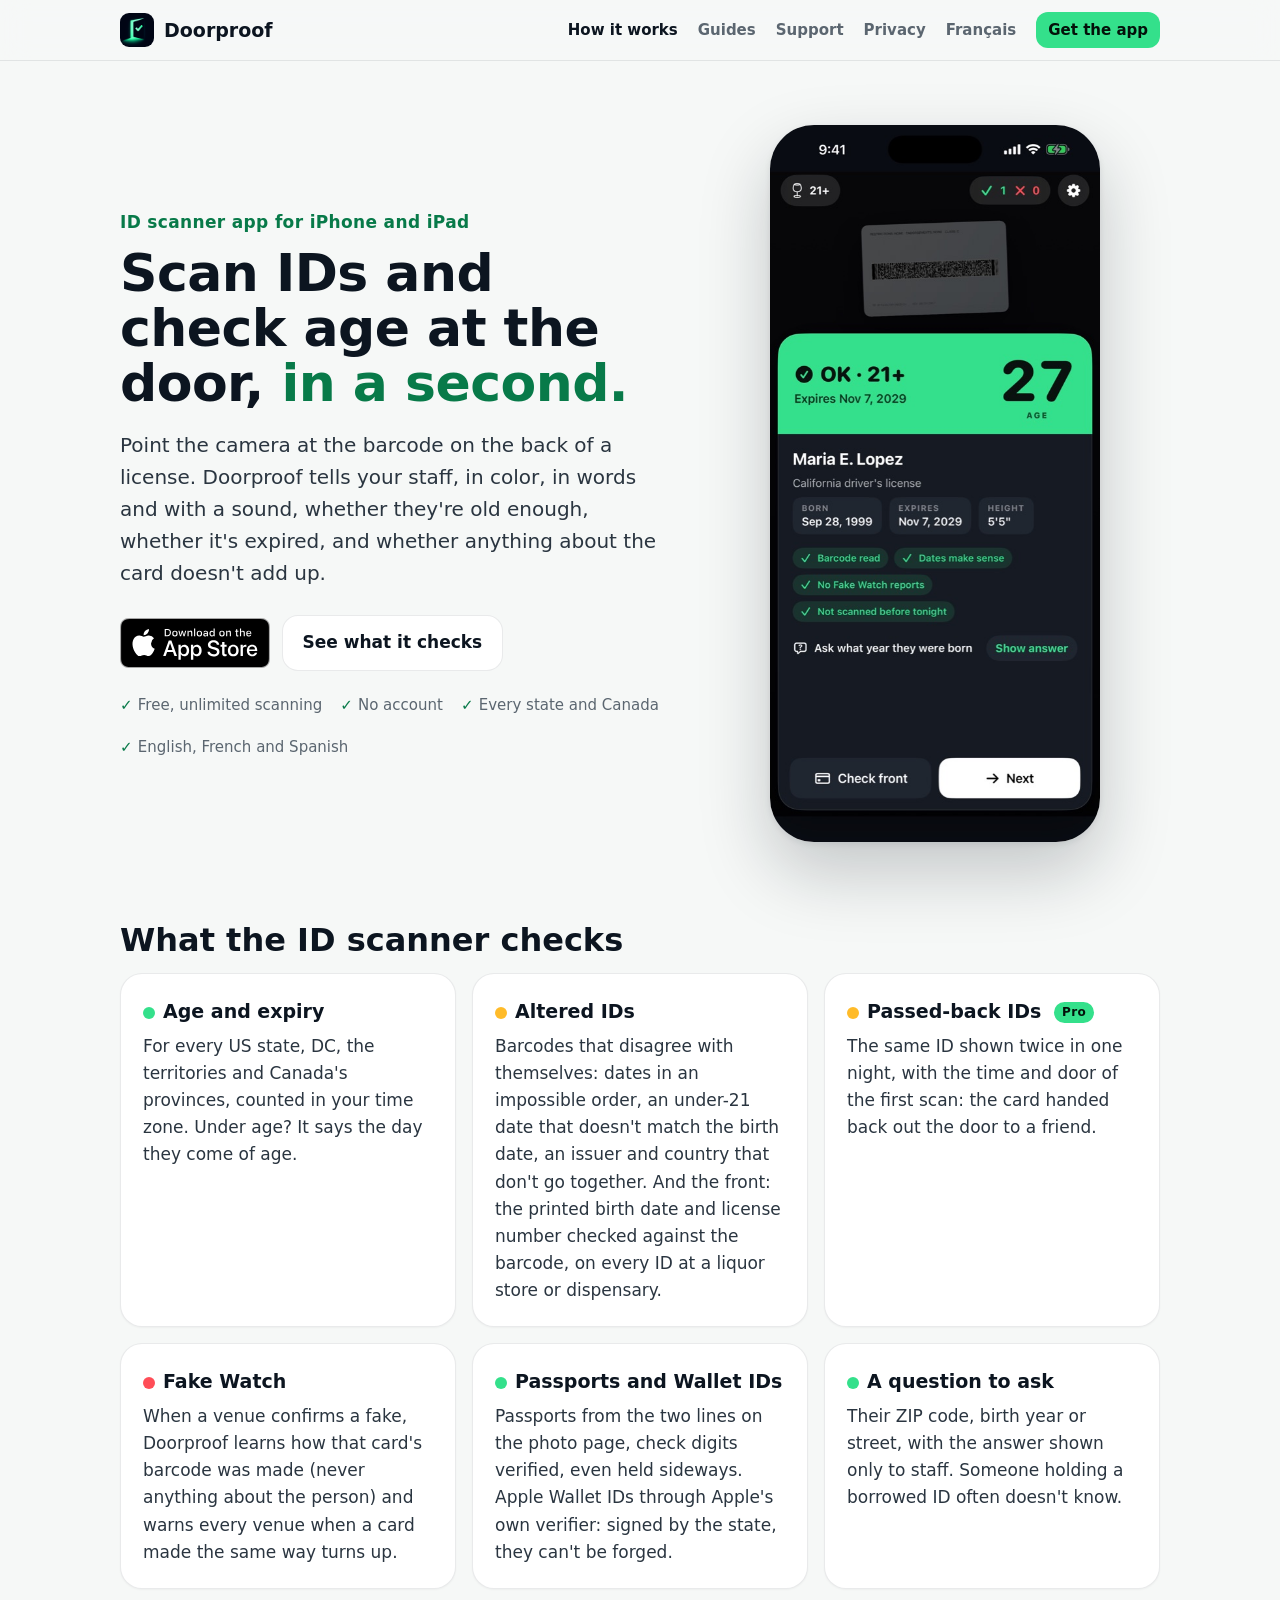
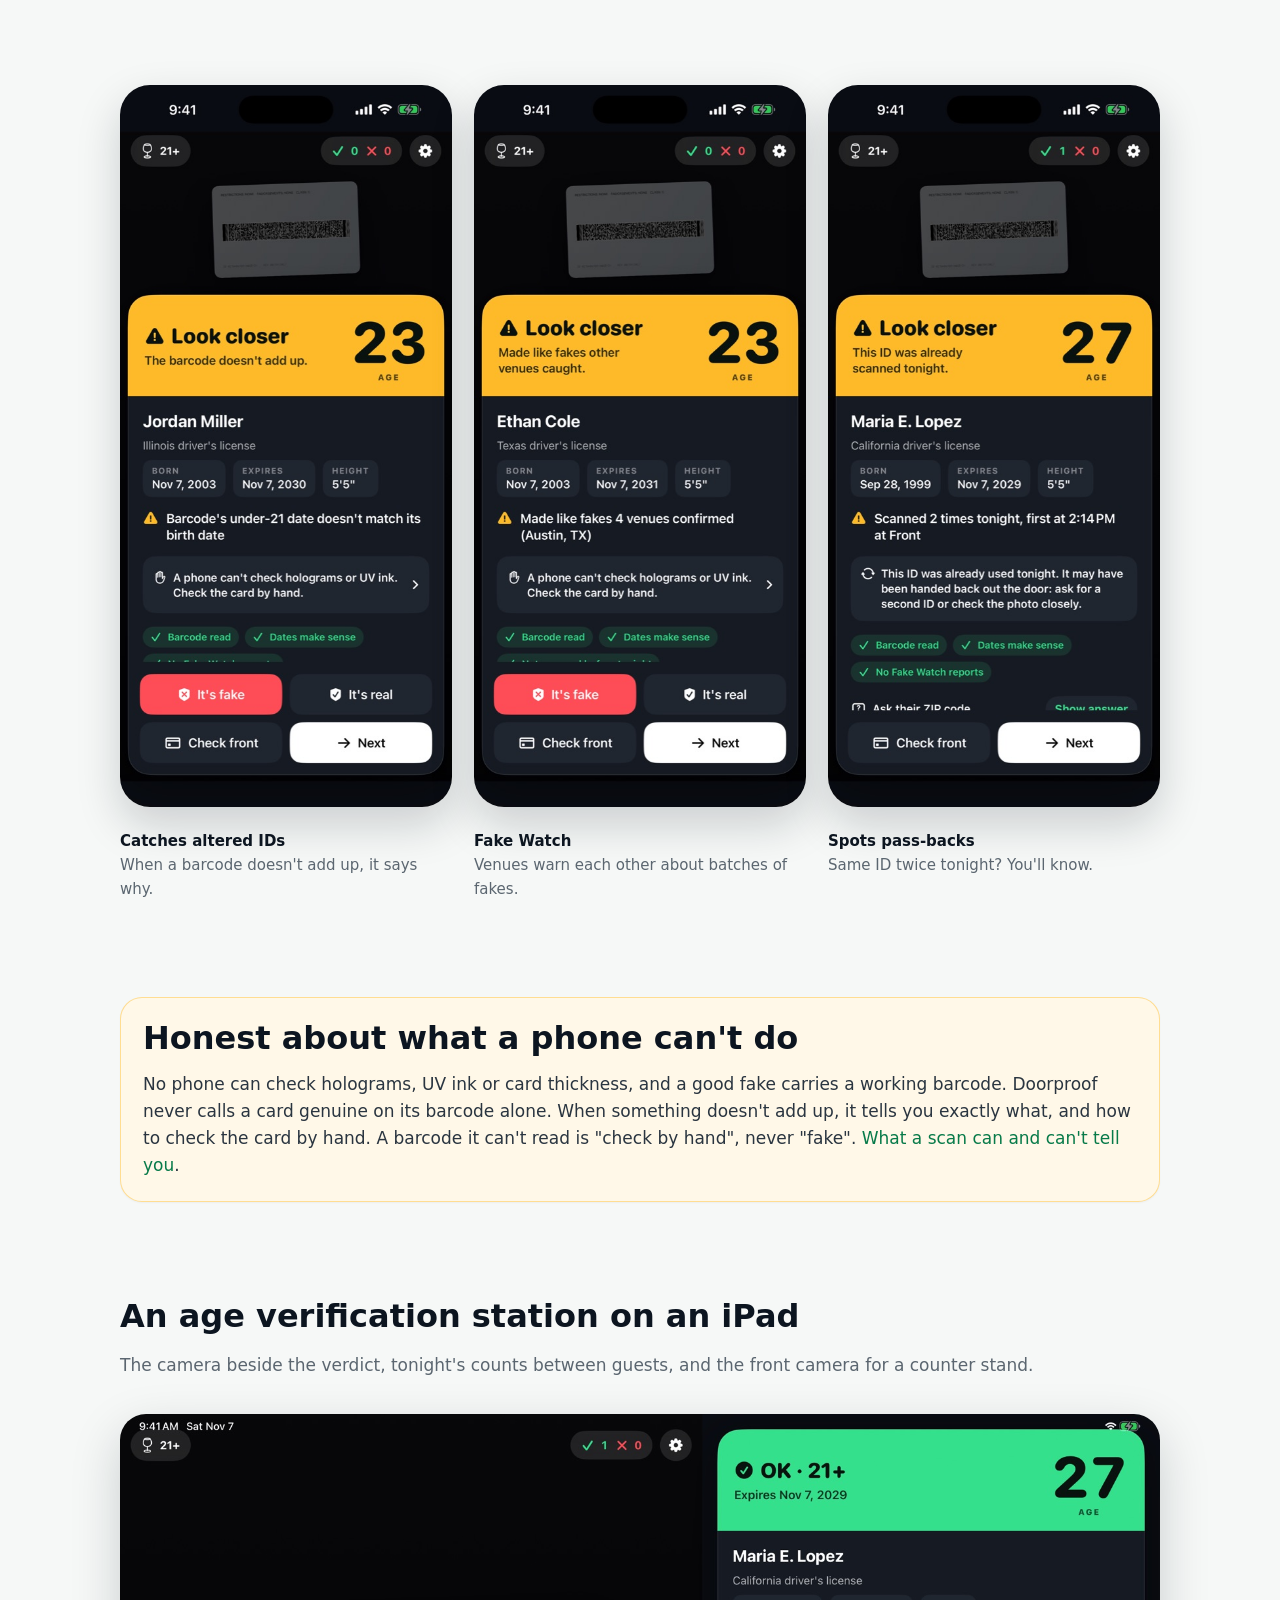
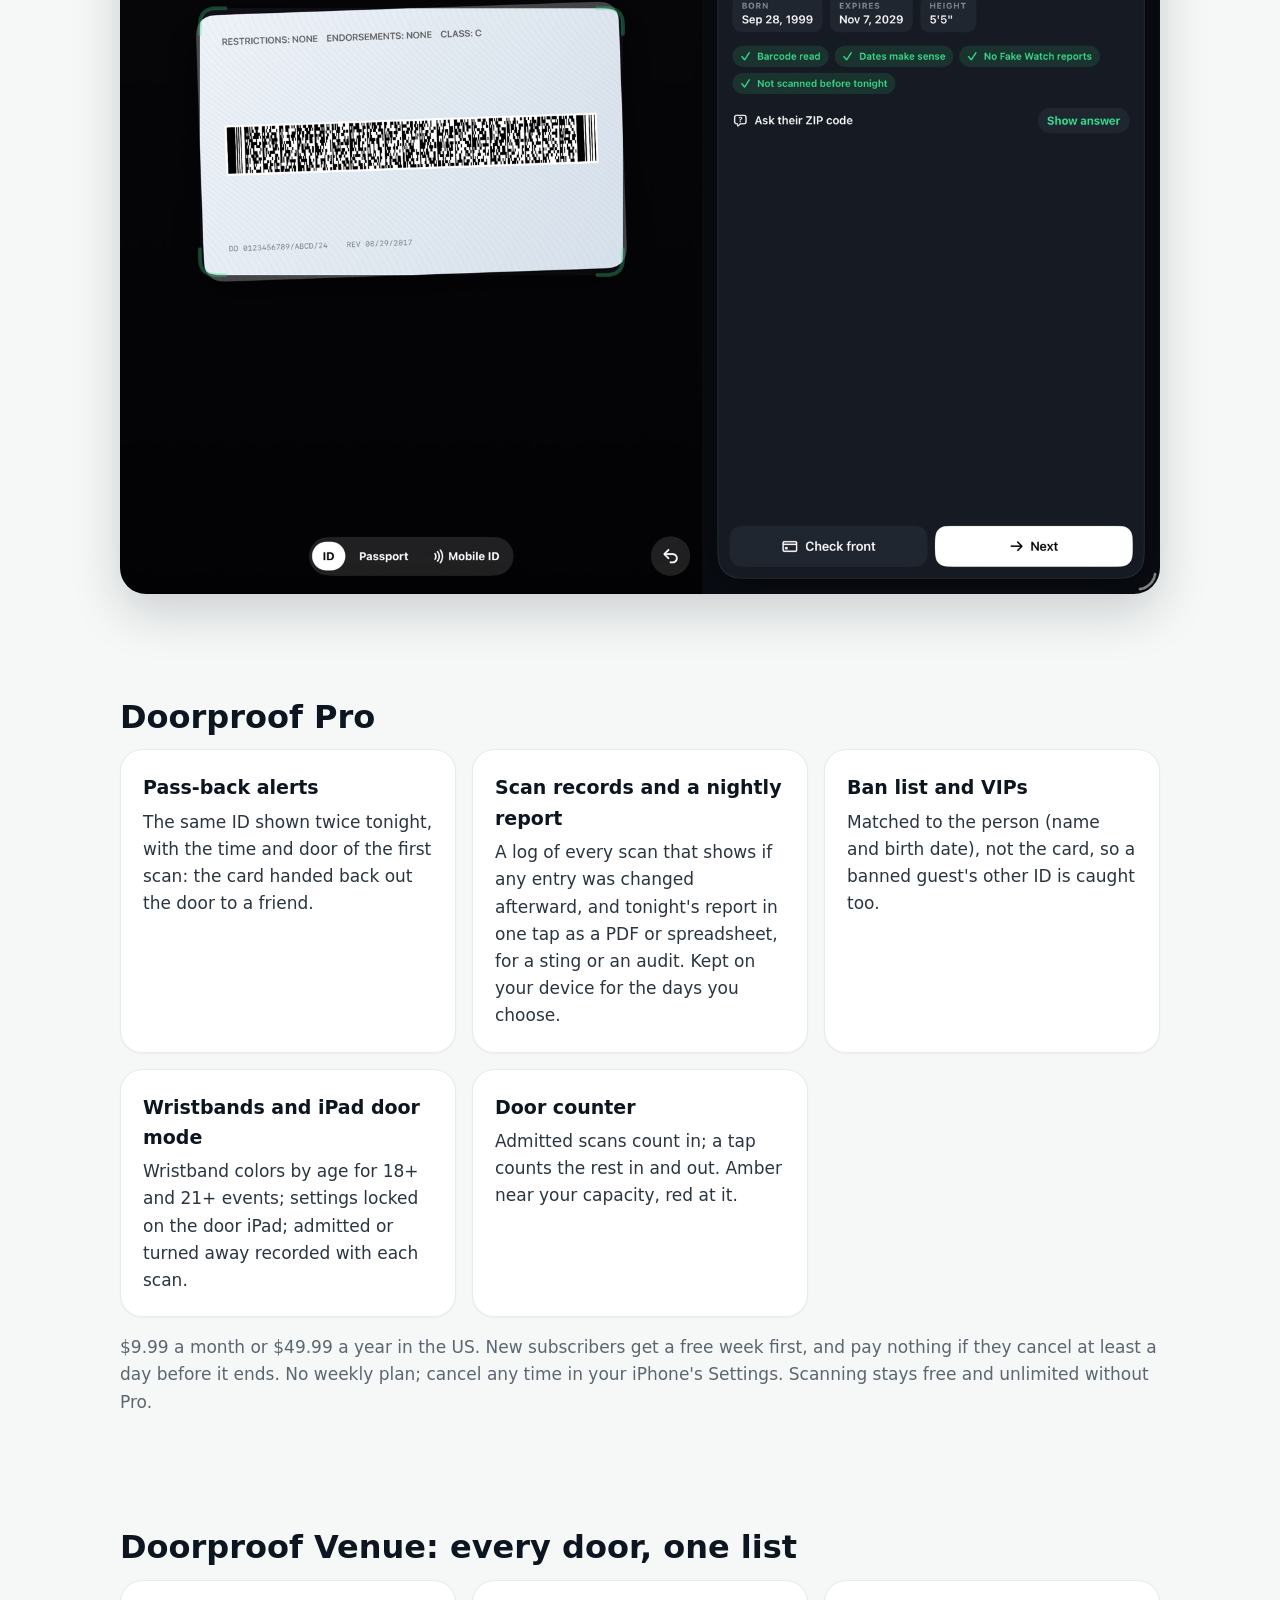
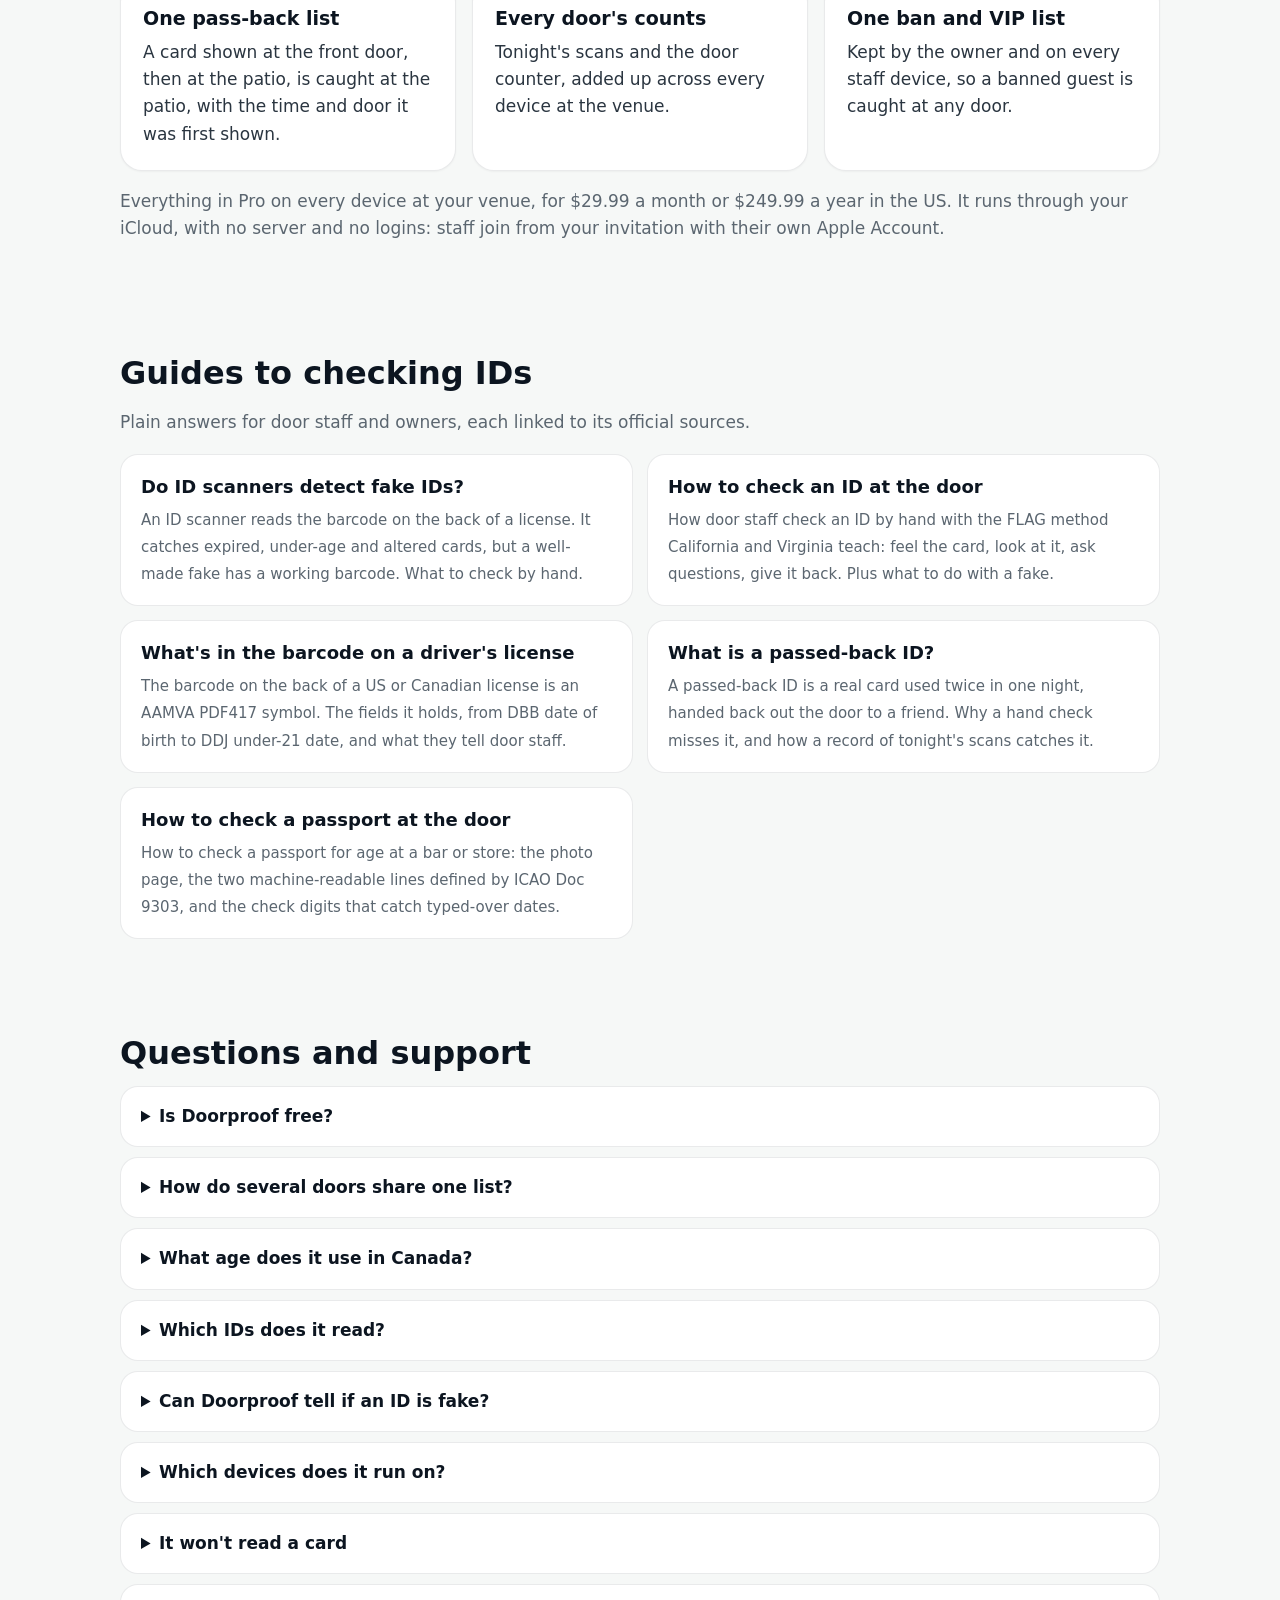
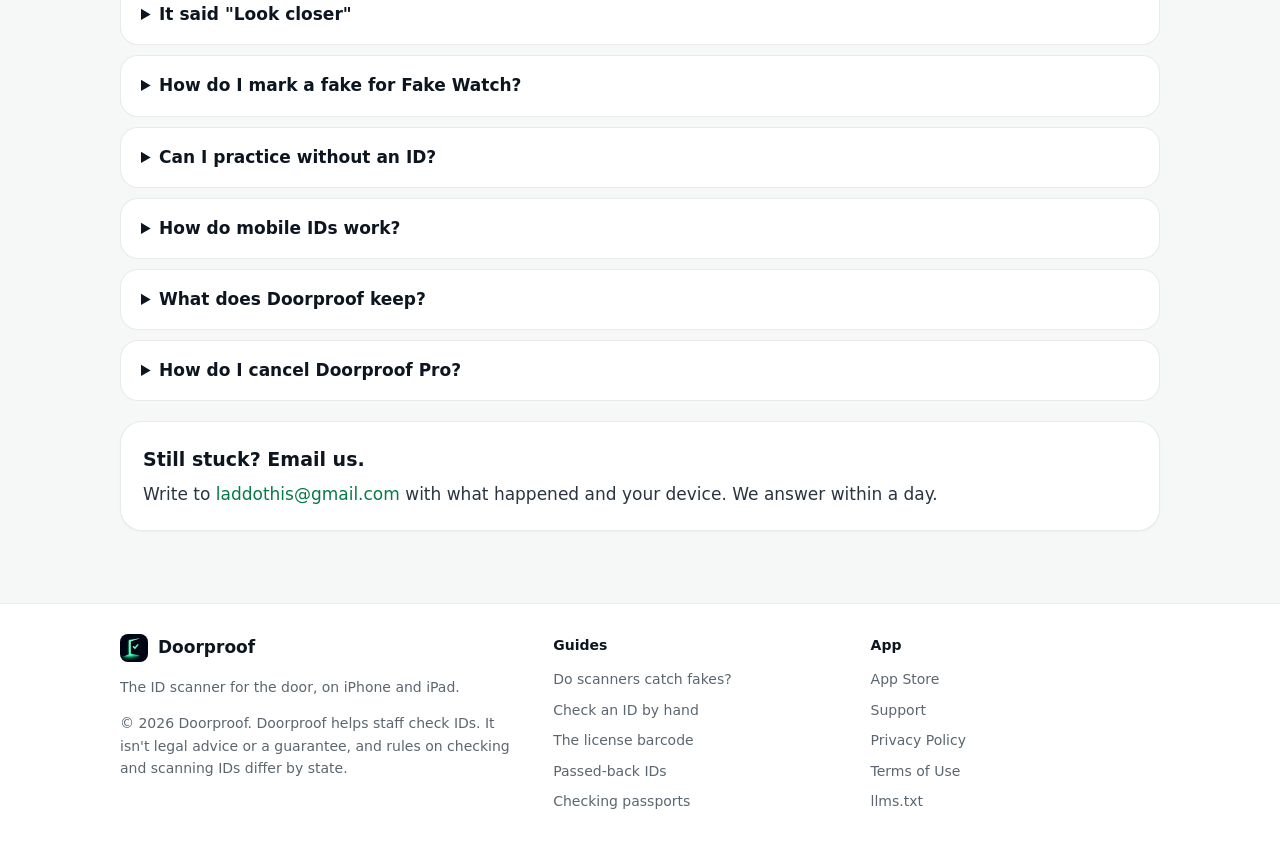
==== commit c0416857: "The front check on the site (birth date and number against the barcode); hold the card about 20 cm a" ====
--- a/index.html
+++ b/index.html
@@ -28,7 +28,7 @@
 <link rel="alternate" type="text/plain" title="llms.txt" href="llms.txt">
 <script type="application/ld+json">{"@context": "https://schema.org", "@type": "WebSite", "name": "Doorproof", "url": "https://coderalert0.github.io/doorproof-site/", "description": "Free, unlimited ID scanning on iPhone and iPad for bars, clubs and stores: age and expiry in a second, altered-ID checks and Fake Watch. Pro adds pass-back alerts.", "publisher": {"@type": "Organization", "name": "Doorproof", "url": "https://coderalert0.github.io/doorproof-site/", "logo": "https://coderalert0.github.io/doorproof-site/img/icon-512.png"}, "inLanguage": "en-US"}</script>
 <script type="application/ld+json">{"@context": "https://schema.org", "@type": "MobileApplication", "name": "Doorproof: ID Scanner & Age", "alternateName": "Doorproof", "url": "https://coderalert0.github.io/doorproof-site/", "installUrl": "https://apps.apple.com/us/app/id6832112189", "downloadUrl": "https://apps.apple.com/us/app/id6832112189", "operatingSystem": "iOS 17.0 or later", "applicationCategory": "BusinessApplication", "description": "Doorproof is an ID scanner and age verification app for iPhone and iPad. Door staff at bars, clubs, liquor stores and events point the camera at the barcode on the back of a US or Canadian driver's license or ID card, a passport's machine-readable lines, or an Apple Wallet ID, and get the age, the expiry and any sign the card was altered, in a second.", "image": "https://coderalert0.github.io/doorproof-site/img/icon-512.png", "screenshot": ["https://coderalert0.github.io/doorproof-site/img/1-demo.jpg", "https://coderalert0.github.io/doorproof-site/img/2-mismatch.jpg", "https://coderalert0.github.io/doorproof-site/img/3-fakewatch.jpg", "https://coderalert0.github.io/doorproof-site/img/4-passback.jpg"], "featureList": ["Age and expiry check", "Altered ID check", "Pass-back alerts (Pro)", "Fake Watch", "Passport MRZ reading", "Apple Wallet ID verification", "Scan records (Pro)", "Door counter (Pro)", "Shared pass-backs and lists across devices (Venue)", "Ban and VIP lists (Pro)", "Wristbands by age (Pro)", "iPad door mode (Pro)"], "inLanguage": ["en", "fr-CA", "es-MX"], "publisher": {"@type": "Organization", "name": "Doorproof", "url": "https://coderalert0.github.io/doorproof-site/", "logo": "https://coderalert0.github.io/doorproof-site/img/icon-512.png"}, "offers": [{"@type": "Offer", "name": "Doorproof", "price": "0", "priceCurrency": "USD"}, {"@type": "Offer", "name": "Doorproof Pro, monthly", "price": "9.99", "priceCurrency": "USD"}, {"@type": "Offer", "name": "Doorproof Pro, yearly", "price": "49.99", "priceCurrency": "USD"}, {"@type": "Offer", "name": "Doorproof Venue, monthly", "price": "29.99", "priceCurrency": "USD"}, {"@type": "Offer", "name": "Doorproof Venue, yearly", "price": "249.99", "priceCurrency": "USD"}]}</script>
-<script type="application/ld+json">{"@context": "https://schema.org", "@type": "FAQPage", "mainEntity": [{"@type": "Question", "name": "Is Doorproof free?", "acceptedAnswer": {"@type": "Answer", "text": "Yes. Scanning is free and unlimited, with Fake Watch included and no account. Doorproof Pro adds pass-back alerts, scan records with a nightly report, a door counter, ban and VIP lists, wristbands and iPad door mode for $9.99 a month or $49.99 a year in the US. Doorproof Venue puts Pro on every device at your venue, sharing one pass-back list, counts and lists, for $29.99 a month or $249.99 a year. Each has a free week first for new subscribers."}}, {"@type": "Question", "name": "How do several doors share one list?", "acceptedAnswer": {"@type": "Answer", "text": "With Doorproof Venue, the owner taps Settings > Your venue's devices > Invite staff devices and sends the invitation by Messages or Mail. Staff open it on their iPhone or iPad, signed in to their own Apple Account, and Doorproof joins the venue: the same pass-back list, counts and ban list at every door, through the owner's iCloud."}}, {"@type": "Question", "name": "What age does it use in Canada?", "acceptedAnswer": {"@type": "Answer", "text": "On the first run, pick your province or territory and your kind of venue, and Doorproof sets the legal age to match: for example 18 for a bar in Quebec, Alberta and Manitoba, 19 elsewhere, and 21 for cannabis in Quebec. You can change it any time in Settings, and you confirm the age that applies to your venue."}}, {"@type": "Question", "name": "Which IDs does it read?", "acceptedAnswer": {"@type": "Answer", "text": "Driver's licenses and ID cards from every US state, DC, the US territories and Canada's provinces, from the barcode on the back. Passports and passport-style ID cards from the machine-readable lines. Apple Wallet IDs through Apple's ID Verifier."}}, {"@type": "Question", "name": "Can Doorproof tell if an ID is fake?", "acceptedAnswer": {"@type": "Answer", "text": "It catches what a barcode can show: expired and under-age cards, altered cards whose barcode no longer adds up, and cards made like fakes other venues confirmed. A well-made fake carries a working barcode, so Doorproof never calls a card genuine on the barcode alone and tells staff what to check by hand."}}, {"@type": "Question", "name": "Which devices does it run on?", "acceptedAnswer": {"@type": "Answer", "text": "iPhone and iPad with iOS 17 or later. It's on the App Store in the United States and Canada, in English, French and Spanish."}}, {"@type": "Question", "name": "It won't read a card", "acceptedAnswer": {"@type": "Answer", "text": "Hold the back of the card flat, filling the frame, about a hand's width from the camera. In a dark room, tap the flashlight. If a barcode is worn or damaged, Doorproof says \"Check by hand\": that doesn't mean the card is fake."}}, {"@type": "Question", "name": "It said \"Look closer\"", "acceptedAnswer": {"@type": "Answer", "text": "The card is old enough and in date, but something doesn't add up, and the result says what. Check the card by hand: tilt it to see the hologram shift, feel for raised print, compare the photo, and ask the question Doorproof suggests."}}, {"@type": "Question", "name": "How do I mark a fake for Fake Watch?", "acceptedAnswer": {"@type": "Answer", "text": "Tap \"It's fake\" on a Look closer result, but only after checking the card by hand. Doorproof shares how its barcode was made and your city, never anything about the person. If a match was wrong, tap \"It's real\". You can turn sharing off in Settings."}}, {"@type": "Question", "name": "Can I practice without an ID?", "acceptedAnswer": {"@type": "Answer", "text": "Settings > Help > Practice with sample IDs shows what each result looks like. Samples aren't counted, recorded or shared."}}, {"@type": "Question", "name": "How do mobile IDs work?", "acceptedAnswer": {"@type": "Answer", "text": "Tap Mobile ID and have the guest hold their iPhone near yours. Apple's own screen shows you their name, photo and whether they're over 21, and you approve or turn them away there. It needs a US-region iPhone XS or later."}}, {"@type": "Question", "name": "What does Doorproof keep?", "acceptedAnswer": {"@type": "Answer", "text": "With records off (the default), only tonight's counts. With records on (Pro), a log on your device for as many days as you choose, with names and birth dates only if you turn that on. See the privacy policy."}}, {"@type": "Question", "name": "How do I cancel Doorproof Pro?", "acceptedAnswer": {"@type": "Answer", "text": "In Settings on your iPhone or iPad: your name > Subscriptions > Doorproof Pro. Restore purchases is in the app's Settings."}}]}</script>
+<script type="application/ld+json">{"@context": "https://schema.org", "@type": "FAQPage", "mainEntity": [{"@type": "Question", "name": "Is Doorproof free?", "acceptedAnswer": {"@type": "Answer", "text": "Yes. Scanning is free and unlimited, with Fake Watch included and no account. Doorproof Pro adds pass-back alerts, scan records with a nightly report, a door counter, ban and VIP lists, wristbands and iPad door mode for $9.99 a month or $49.99 a year in the US. Doorproof Venue puts Pro on every device at your venue, sharing one pass-back list, counts and lists, for $29.99 a month or $249.99 a year. Each has a free week first for new subscribers."}}, {"@type": "Question", "name": "How do several doors share one list?", "acceptedAnswer": {"@type": "Answer", "text": "With Doorproof Venue, the owner taps Settings > Your venue's devices > Invite staff devices and sends the invitation by Messages or Mail. Staff open it on their iPhone or iPad, signed in to their own Apple Account, and Doorproof joins the venue: the same pass-back list, counts and ban list at every door, through the owner's iCloud."}}, {"@type": "Question", "name": "What age does it use in Canada?", "acceptedAnswer": {"@type": "Answer", "text": "On the first run, pick your province or territory and your kind of venue, and Doorproof sets the legal age to match: for example 18 for a bar in Quebec, Alberta and Manitoba, 19 elsewhere, and 21 for cannabis in Quebec. You can change it any time in Settings, and you confirm the age that applies to your venue."}}, {"@type": "Question", "name": "Which IDs does it read?", "acceptedAnswer": {"@type": "Answer", "text": "Driver's licenses and ID cards from every US state, DC, the US territories and Canada's provinces, from the barcode on the back. Passports and passport-style ID cards from the machine-readable lines. Apple Wallet IDs through Apple's ID Verifier."}}, {"@type": "Question", "name": "Can Doorproof tell if an ID is fake?", "acceptedAnswer": {"@type": "Answer", "text": "It catches what a barcode can show: expired and under-age cards, altered cards whose barcode no longer adds up, and cards made like fakes other venues confirmed. A well-made fake carries a working barcode, so Doorproof never calls a card genuine on the barcode alone and tells staff what to check by hand."}}, {"@type": "Question", "name": "Which devices does it run on?", "acceptedAnswer": {"@type": "Answer", "text": "iPhone and iPad with iOS 17 or later. It's on the App Store in the United States and Canada, in English, French and Spanish."}}, {"@type": "Question", "name": "It won't read a card", "acceptedAnswer": {"@type": "Answer", "text": "Hold the back of the card flat, about 20 cm (8 inches) from the camera, so the barcode fills most of the frame. In a dark room, tap the flashlight. If a barcode is worn or damaged, Doorproof says \"Check by hand\": that doesn't mean the card is fake."}}, {"@type": "Question", "name": "It said \"Look closer\"", "acceptedAnswer": {"@type": "Answer", "text": "The card is old enough and in date, but something doesn't add up, and the result says what. Check the card by hand: tilt it to see the hologram shift, feel for raised print, compare the photo, and ask the question Doorproof suggests."}}, {"@type": "Question", "name": "How do I mark a fake for Fake Watch?", "acceptedAnswer": {"@type": "Answer", "text": "Tap \"It's fake\" on a Look closer result, but only after checking the card by hand. Doorproof shares how its barcode was made and your city, never anything about the person. If a match was wrong, tap \"It's real\". You can turn sharing off in Settings."}}, {"@type": "Question", "name": "Can I practice without an ID?", "acceptedAnswer": {"@type": "Answer", "text": "Settings > Help > Practice with sample IDs shows what each result looks like. Samples aren't counted, recorded or shared."}}, {"@type": "Question", "name": "How do mobile IDs work?", "acceptedAnswer": {"@type": "Answer", "text": "Tap Mobile ID and have the guest hold their iPhone near yours. Apple's own screen shows you their name, photo and whether they're over 21, and you approve or turn them away there. It needs a US-region iPhone XS or later."}}, {"@type": "Question", "name": "What does Doorproof keep?", "acceptedAnswer": {"@type": "Answer", "text": "With records off (the default), only tonight's counts. With records on (Pro), a log on your device for as many days as you choose, with names and birth dates only if you turn that on. See the privacy policy."}}, {"@type": "Question", "name": "How do I cancel Doorproof Pro?", "acceptedAnswer": {"@type": "Answer", "text": "In Settings on your iPhone or iPad: your name > Subscriptions > Doorproof Pro. Restore purchases is in the app's Settings."}}]}</script>
 </head>
 <body>
 <a class="skip" href="#main">Skip to content</a>
@@ -64,7 +64,7 @@
   <h2>What the ID scanner checks</h2>
   <div class="grid">
     <div class="card"><h3><span class="dot" style="background:var(--mint)"></span>Age and expiry</h3><p>For every US state, DC, the territories and Canada's provinces, counted in your time zone. Under age? It says the day they come of age.</p></div>
-    <div class="card"><h3><span class="dot" style="background:var(--amber)"></span>Altered IDs</h3><p>Barcodes that disagree with themselves: dates in an impossible order, an under-21 date that doesn't match the birth date, an issuer and country that don't go together.</p></div>
+    <div class="card"><h3><span class="dot" style="background:var(--amber)"></span>Altered IDs</h3><p>Barcodes that disagree with themselves: dates in an impossible order, an under-21 date that doesn't match the birth date, an issuer and country that don't go together. And the front: the printed birth date and license number checked against the barcode, on every ID at a liquor store or dispensary.</p></div>
     <div class="card"><h3><span class="dot" style="background:var(--amber)"></span>Passed-back IDs <span class="pro">Pro</span></h3><p>The same ID shown twice in one night, with the time and door of the first scan: the card handed back out the door to a friend.</p></div>
     <div class="card"><h3><span class="dot" style="background:var(--red)"></span>Fake Watch</h3><p>When a venue confirms a fake, Doorproof learns how that card's barcode was made (never anything about the person) and warns every venue when a card made the same way turns up.</p></div>
     <div class="card"><h3><span class="dot" style="background:var(--mint)"></span>Passports and Wallet IDs</h3><p>Passports from the two lines on the photo page, check digits verified, even held sideways. Apple Wallet IDs through Apple's own verifier: signed by the state, they can't be forged.</p></div>
@@ -129,7 +129,7 @@
   <details><summary>Which IDs does it read?</summary><p>Driver's licenses and ID cards from every US state, DC, the US territories and Canada's provinces, from the barcode on the back. Passports and passport-style ID cards from the machine-readable lines. Apple Wallet IDs through Apple's ID Verifier.</p></details>
   <details><summary>Can Doorproof tell if an ID is fake?</summary><p>It catches what a barcode can show: expired and under-age cards, altered cards whose barcode no longer adds up, and cards made like fakes other venues confirmed. A well-made fake carries a working barcode, so Doorproof never calls a card genuine on the barcode alone and tells staff what to check by hand.</p></details>
   <details><summary>Which devices does it run on?</summary><p>iPhone and iPad with iOS 17 or later. It's on the App Store in the United States and Canada, in English, French and Spanish.</p></details>
-  <details><summary>It won't read a card</summary><p>Hold the back of the card flat, filling the frame, about a hand's width from the camera. In a dark room, tap the flashlight. If a barcode is worn or damaged, Doorproof says "Check by hand": that doesn't mean the card is fake.</p></details>
+  <details><summary>It won't read a card</summary><p>Hold the back of the card flat, about 20 cm (8 inches) from the camera, so the barcode fills most of the frame. In a dark room, tap the flashlight. If a barcode is worn or damaged, Doorproof says "Check by hand": that doesn't mean the card is fake.</p></details>
   <details><summary>It said "Look closer"</summary><p>The card is old enough and in date, but something doesn't add up, and the result says what. Check the card by hand: tilt it to see the hologram shift, feel for raised print, compare the photo, and ask the question Doorproof suggests.</p></details>
   <details><summary>How do I mark a fake for Fake Watch?</summary><p>Tap "It's fake" on a Look closer result, but only after checking the card by hand. Doorproof shares how its barcode was made and your city, never anything about the person. If a match was wrong, tap "It's real". You can turn sharing off in Settings.</p></details>
   <details><summary>Can I practice without an ID?</summary><p>Settings &gt; Help &gt; Practice with sample IDs shows what each result looks like. Samples aren't counted, recorded or shared.</p></details>
